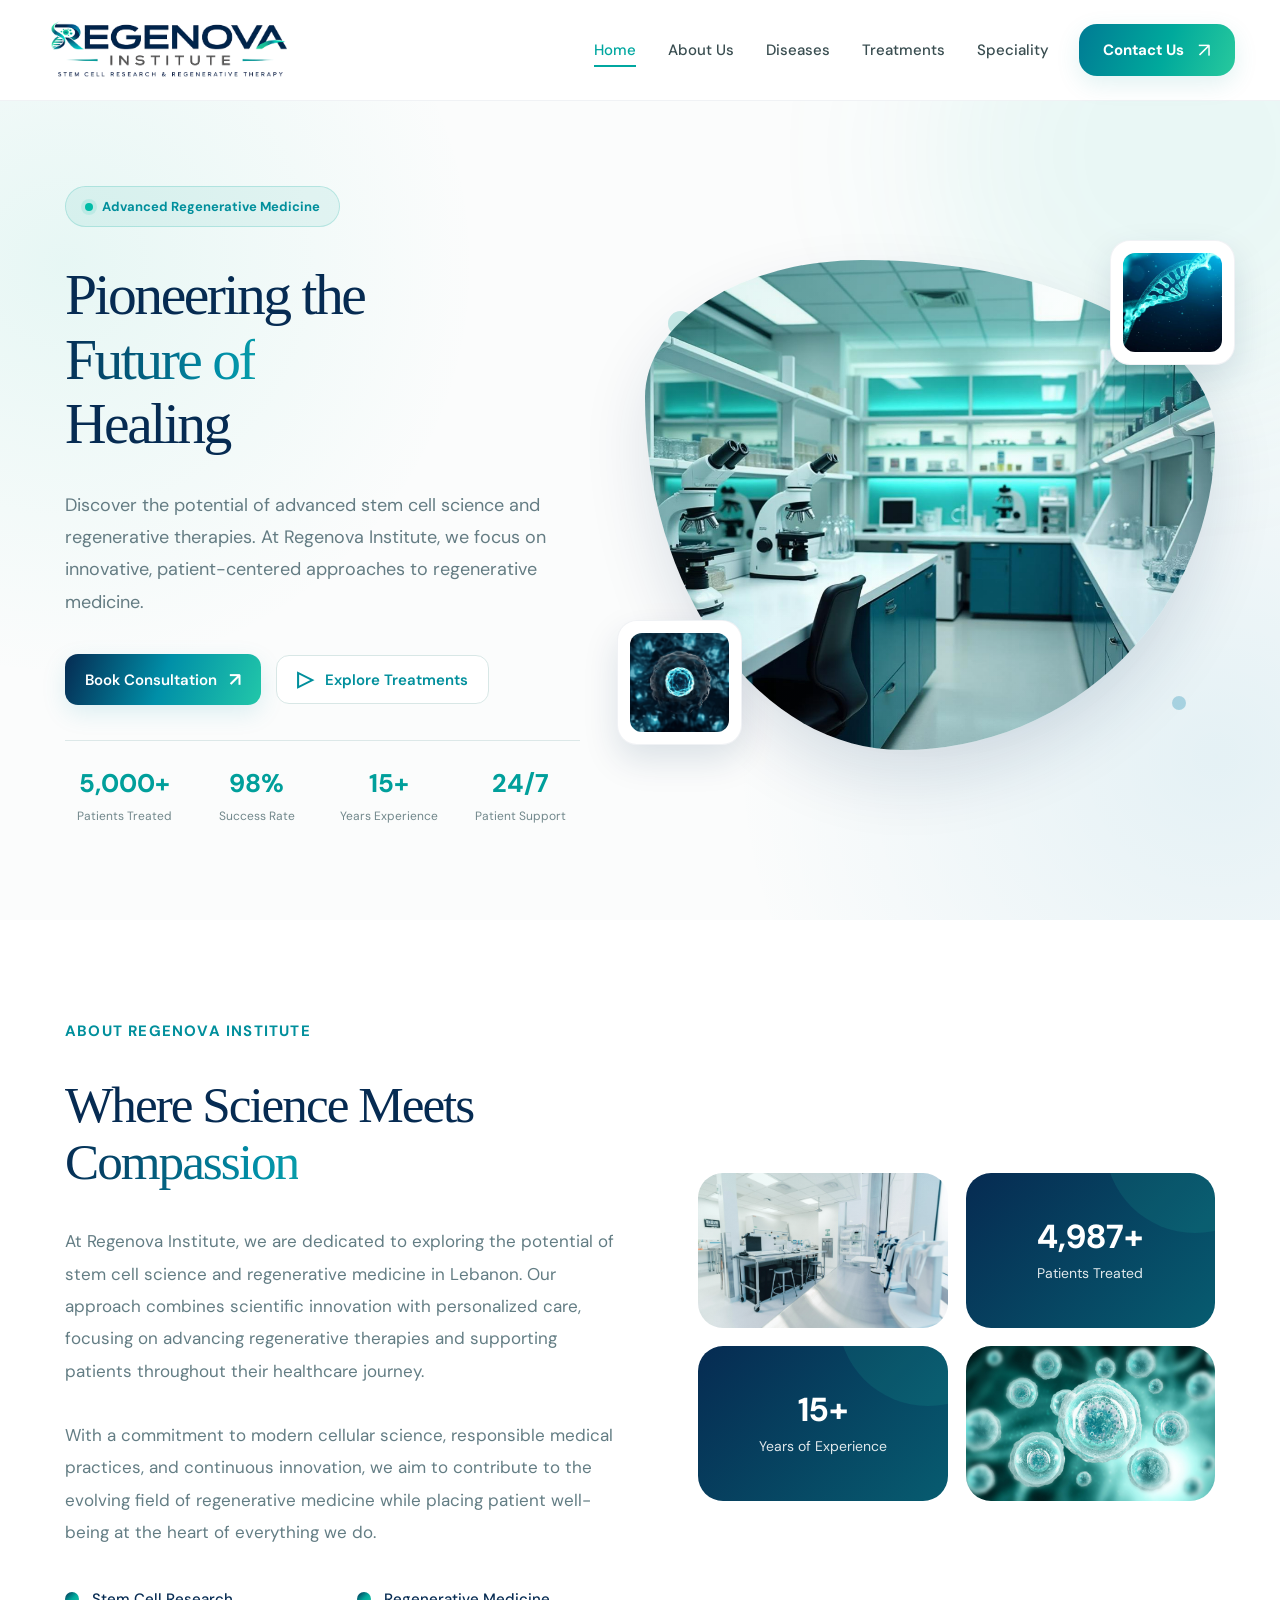
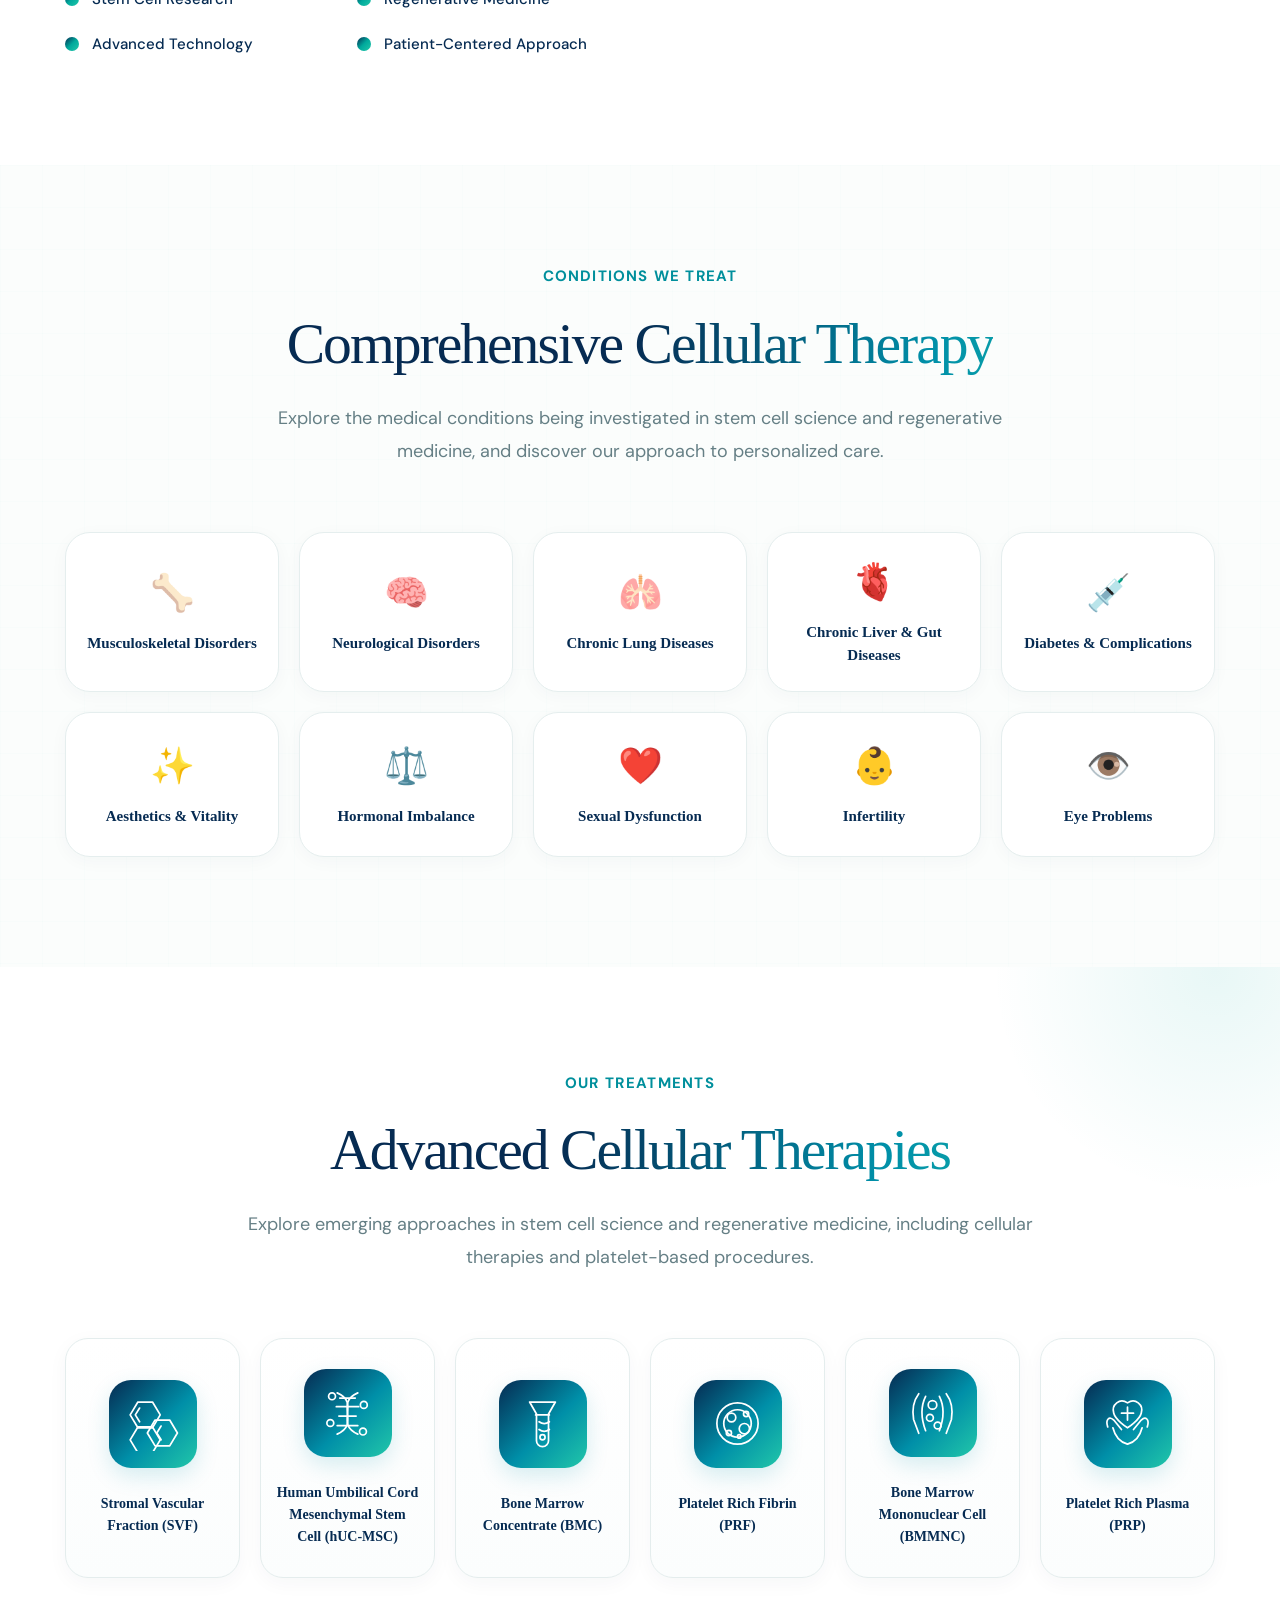
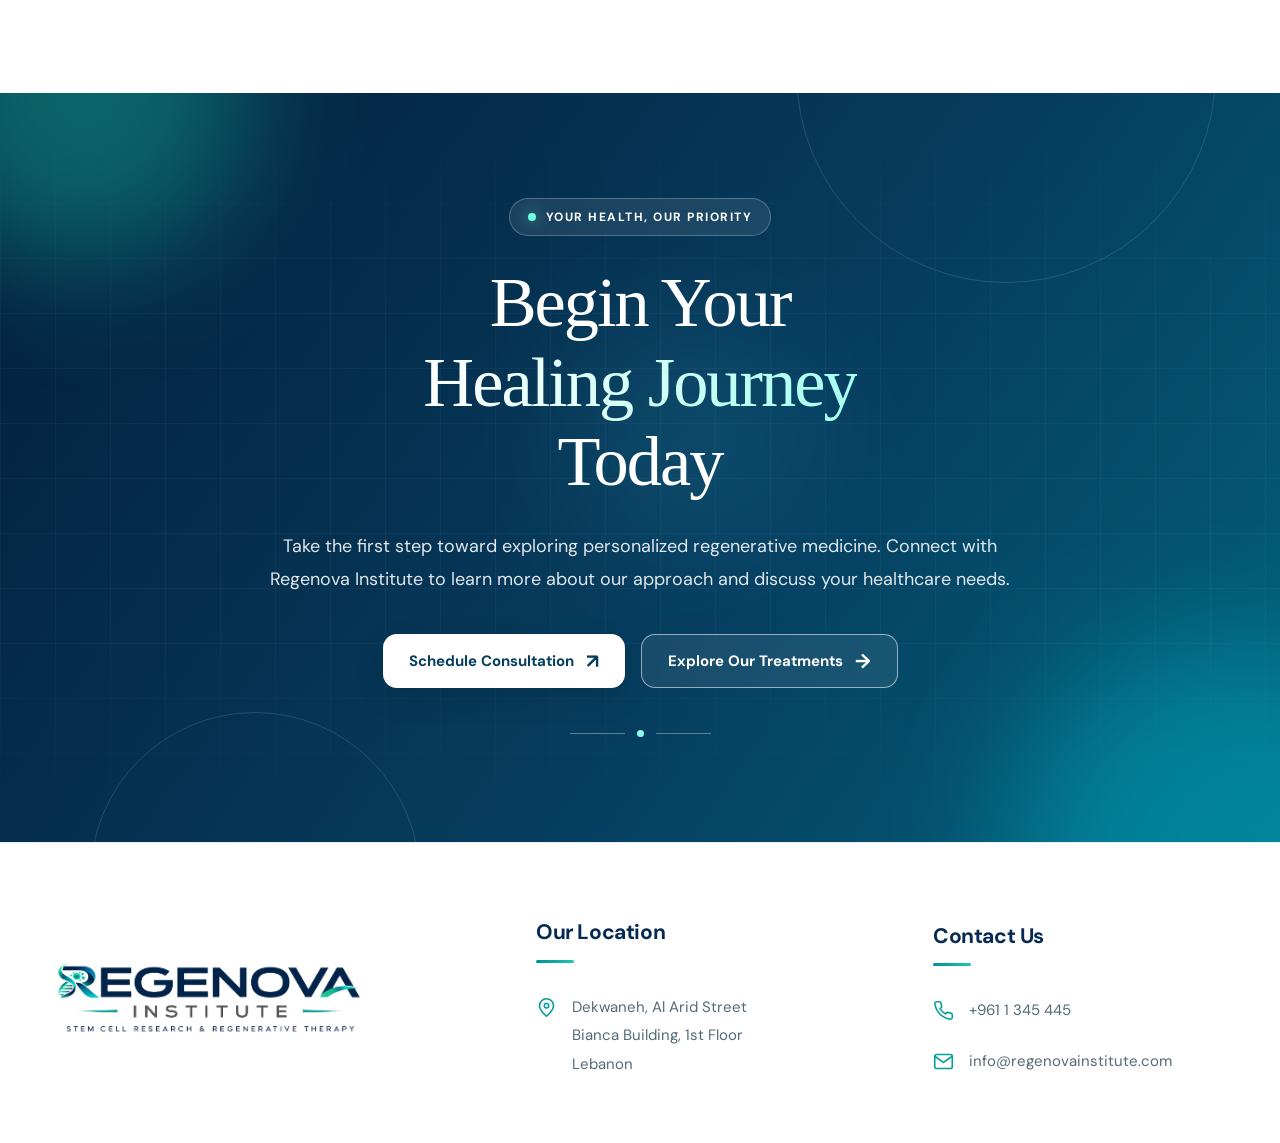
==== index.html @ ea939299 "Add files via upload" ====
<!DOCTYPE html>
<html lang="en">

<head>
    <meta charset="UTF-8">
    <meta name="viewport" content="width=device-width, initial-scale=1.0">

    <title>Regenova Institute | Stem Cell & Regenerative Therapy</title>
    <meta name="description"
        content="Discover Regenova Institute in Dekwaneh, Lebanon, dedicated to stem cell research and regenerative medicine.">

    <link rel="icon" type="image/png" href="assets/img/Regenova%20final.png">
    <link rel="apple-touch-icon" href="assets/img/Regenova%20final.png">

    <link rel="stylesheet" href="assets/css/style.css">
</head>

<body>

    <!-- HEADER -->
    <header class="site-header" id="siteHeader">
        <div class="header-container">

            <!-- LOGO -->
            <a href="index.html" class="header-logo" aria-label="Regenova Institute Home">
                <img src="assets/img/Regenova%20final.png" alt="Regenova Institute Logo">
            </a>

            <!-- DESKTOP NAVIGATION -->
            <nav class="desktop-nav" aria-label="Main navigation">
                <a href="index.html" class="nav-link active" aria-current="page">Home</a>
                <a href="about.html" class="nav-link">About Us</a>
                <a href="diseases.html" class="nav-link">Diseases</a>
                <a href="treatments.html" class="nav-link">Treatments</a>
                <a href="speciality.html" class="nav-link">Speciality</a>
            </nav>

            <!-- CONTACT BUTTON -->
            <a href="contact.html" class="header-contact">
                <span>Contact Us</span>
                <span class="contact-arrow" aria-hidden="true">↗</span>
            </a>

            <!-- HAMBURGER -->
            <button class="menu-toggle" id="menuToggle" type="button" aria-label="Open navigation menu"
                aria-expanded="false" aria-controls="mobileNav">
                <span></span>
                <span></span>
                <span></span>
            </button>

        </div>

        <!-- MOBILE MENU -->
        <nav class="mobile-nav" id="mobileNav" aria-label="Mobile navigation" inert>
            <div class="mobile-nav-inner">

                <a href="index.html" class="mobile-link active" aria-current="page">Home</a>
                <a href="about.html" class="mobile-link">About Us</a>
                <a href="diseases.html" class="mobile-link">Diseases</a>
                <a href="treatments.html" class="mobile-link">Treatments</a>
                <a href="speciality.html" class="mobile-link">Speciality</a>

                <a href="contact.html" class="mobile-contact">
                    Contact Us <span aria-hidden="true">↗</span>
                </a>

            </div>
        </nav>

    </header>

    <!-- HOMEPAGE CONTENT -->
    <main id="mainContent">


        <!-- ==========================================
     REGENOVA HOMEPAGE HERO
========================================== -->

        <section class="home-hero" aria-labelledby="homeHeroTitle">

            <div class="home-hero-container">

                <!-- INTRODUCTION -->
                <div class="home-hero-content">

                    <div class="home-hero-badge">
                        <span class="home-hero-badge-dot"></span>
                        Advanced Regenerative Medicine
                    </div>

                    <h1 id="homeHeroTitle">
                        Pioneering the
                        <span class="home-hero-gradient-text">
                            Future of
                        </span>
                        Healing
                    </h1>

                    <p class="home-hero-description">
                        Discover the potential of advanced stem cell science
                        and regenerative therapies. At Regenova Institute,
                        we focus on innovative, patient-centered approaches
                        to regenerative medicine.
                    </p>

                    <!-- BUTTONS -->
                    <div class="home-hero-actions">

                        <a href="contact.html" class="home-hero-primary-btn">
                            Book Consultation
                            <span aria-hidden="true">↗</span>
                        </a>

                        <a href="treatments.html" class="home-hero-secondary-btn">
                            <span class="home-hero-play" aria-hidden="true">▷</span>
                            Explore Treatments
                        </a>

                    </div>

                </div>

                <!-- RIGHT: ANIMATED IMAGE -->
                <div class="home-hero-visual">

                    <div class="home-hero-image-glow"></div>

                    <!-- MAIN LABORATORY PHOTO -->
                    <div class="home-hero-image-shape">
                        <img src="assets/img/home-hero.png"
                            alt="Modern regenerative medicine and biotechnology laboratory" fetchpriority="high">
                    </div>

                    <!-- FLOATING STEM CELL IMAGE -->
                    <div class="home-hero-floating-card home-hero-floating-cell">
                        <img src="assets/img/home-stem-cell.png" alt="Stem cell scientific illustration" loading="lazy">
                    </div>

                    <!-- FLOATING DNA IMAGE -->
                    <div class="home-hero-floating-card home-hero-floating-dna">
                        <img src="assets/img/home-dna.png" alt="DNA molecular structure" loading="lazy">
                    </div>

                    <!-- DECORATIVE ELEMENTS -->
                    <span class="home-hero-orbit home-hero-orbit-one" aria-hidden="true"></span>
                    <span class="home-hero-orbit home-hero-orbit-two" aria-hidden="true"></span>

                </div>

                <!-- ANIMATED NUMBERS -->
                <div class="home-hero-stats" aria-label="Institute statistics">

                    <div class="home-hero-stat">
                        <strong>
                            <span class="home-counter" data-target="5000">5000</span>+
                        </strong>
                        <span>Patients Treated</span>
                    </div>

                    <div class="home-hero-stat">
                        <strong>
                            <span class="home-counter" data-target="98">98</span>%
                        </strong>
                        <span>Success Rate</span>
                    </div>

                    <div class="home-hero-stat">
                        <strong>
                            <span class="home-counter" data-target="15">15</span>+
                        </strong>
                        <span>Years Experience</span>
                    </div>

                    <div class="home-hero-stat">
                        <strong>24/7</strong>
                        <span>Patient Support</span>
                    </div>

                </div>

            </div>

        </section>


        <!-- ==========================================
     ABOUT REGENOVA - HOMEPAGE
========================================== -->

        <section class="home-about" id="homeAbout" aria-labelledby="homeAboutTitle">

            <div class="home-about-container">

                <!-- LEFT: CONTENT -->
                <div class="home-about-content">

                    <span class="home-about-label">
                        ABOUT REGENOVA INSTITUTE
                    </span>

                    <h2 id="homeAboutTitle">
                        Where Science Meets
                        <span class="home-about-gradient">
                            Compassion
                        </span>
                    </h2>

                    <p>
                        At Regenova Institute, we are dedicated to exploring
                        the potential of stem cell science and regenerative
                        medicine in Lebanon. Our approach combines scientific
                        innovation with personalized care, focusing on
                        advancing regenerative therapies and supporting
                        patients throughout their healthcare journey.
                    </p>

                    <p>
                        With a commitment to modern cellular science,
                        responsible medical practices, and continuous
                        innovation, we aim to contribute to the evolving
                        field of regenerative medicine while placing
                        patient well-being at the heart of everything we do.
                    </p>

                    <!-- FEATURES -->
                    <div class="home-about-features">

                        <div class="home-about-feature">
                            <span class="home-about-feature-dot"></span>
                            Stem Cell Research
                        </div>

                        <div class="home-about-feature">
                            <span class="home-about-feature-dot"></span>
                            Regenerative Medicine
                        </div>

                        <div class="home-about-feature">
                            <span class="home-about-feature-dot"></span>
                            Advanced Technology
                        </div>

                        <div class="home-about-feature">
                            <span class="home-about-feature-dot"></span>
                            Patient-Centered Approach
                        </div>

                    </div>

                </div>

                <!-- RIGHT: IMAGE & STATISTICS GRID -->
                <div class="home-about-visual">

                    <!-- TOP LEFT: LABORATORY IMAGE -->
                    <div class="home-about-image home-about-image-lab">
                        <img src="assets/img/about-lab.png" alt="Advanced regenerative medicine laboratory"
                            loading="lazy">
                    </div>

                    <!-- TOP RIGHT: STATISTIC -->
                    <div class="home-about-stat home-about-stat-top">
                        <strong>
                            <span class="home-about-counter" data-target="5000">5,000</span>+
                        </strong>
                        <span>Patients Treated</span>
                    </div>

                    <!-- BOTTOM LEFT: STATISTIC -->
                    <div class="home-about-stat home-about-stat-bottom">
                        <strong>
                            <span class="home-about-counter" data-target="15">15</span>+
                        </strong>
                        <span>Years of Experience</span>
                    </div>

                    <!-- BOTTOM RIGHT: SCIENTIFIC IMAGE -->
                    <div class="home-about-image home-about-image-science">
                        <img src="assets/img/about-science.png" alt="Stem cell research and cellular science"
                            loading="lazy">
                    </div>

                </div>

            </div>

        </section>


        <!-- ==========================================
     CONDITIONS WE TREAT - HOMEPAGE
========================================== -->

        <section class="home-conditions" id="homeConditions" aria-labelledby="homeConditionsTitle">

            <div class="home-conditions-container">

                <!-- SECTION HEADING -->
                <div class="home-conditions-heading">

                    <span class="home-conditions-label">
                        CONDITIONS WE TREAT
                    </span>

                    <h2 id="homeConditionsTitle">
                        Comprehensive
                        <span class="home-conditions-gradient">
                            Cellular Therapy
                        </span>
                    </h2>

                    <p>
                        Explore the medical conditions being investigated
                        in stem cell science and regenerative medicine,
                        and discover our approach to personalized care.
                    </p>

                </div>

                <!-- CONDITIONS GRID -->
                <div class="home-conditions-grid">

                    <!-- 1 -->
                    <article class="home-condition-card">
                        <span class="home-condition-icon" aria-hidden="true">🦴</span>
                        <h3>Musculoskeletal Disorders</h3>
                    </article>

                    <!-- 2 -->
                    <article class="home-condition-card">
                        <span class="home-condition-icon" aria-hidden="true">🧠</span>
                        <h3>Neurological Disorders</h3>
                    </article>

                    <!-- 3 -->
                    <article class="home-condition-card">
                        <span class="home-condition-icon" aria-hidden="true">🫁</span>
                        <h3>Chronic Lung Diseases</h3>
                    </article>

                    <!-- 4 -->
                    <article class="home-condition-card">
                        <span class="home-condition-icon" aria-hidden="true">🫀</span>
                        <h3>Chronic Liver &amp; Gut Diseases</h3>
                    </article>

                    <!-- 5 -->
                    <article class="home-condition-card">
                        <span class="home-condition-icon" aria-hidden="true">💉</span>
                        <h3>Diabetes &amp; Complications</h3>
                    </article>

                    <!-- 6 -->
                    <article class="home-condition-card">
                        <span class="home-condition-icon" aria-hidden="true">✨</span>
                        <h3>Aesthetics &amp; Vitality</h3>
                    </article>

                    <!-- 7 -->
                    <article class="home-condition-card">
                        <span class="home-condition-icon" aria-hidden="true">⚖️</span>
                        <h3>Hormonal Imbalance</h3>
                    </article>

                    <!-- 8 -->
                    <article class="home-condition-card">
                        <span class="home-condition-icon" aria-hidden="true">❤️</span>
                        <h3>Sexual Dysfunction</h3>
                    </article>

                    <!-- 9 -->
                    <article class="home-condition-card">
                        <span class="home-condition-icon" aria-hidden="true">👶</span>
                        <h3>Infertility</h3>
                    </article>

                    <!-- 10 -->
                    <article class="home-condition-card">
                        <span class="home-condition-icon" aria-hidden="true">👁️</span>
                        <h3>Eye Problems</h3>
                    </article>

                </div>

            </div>

        </section>


        <!-- ==========================================
     HOME - ADVANCED CELLULAR THERAPIES
========================================== -->

        <section class="home-therapies" id="homeTherapies" aria-labelledby="homeTherapiesTitle">

            <div class="home-therapies-container">

                <!-- SECTION HEADING -->
                <div class="home-therapies-heading">

                    <span class="home-therapies-label">
                        OUR TREATMENTS
                    </span>

                    <h2 id="homeTherapiesTitle">
                        Advanced
                        <span class="home-therapies-gradient">
                            Cellular Therapies
                        </span>
                    </h2>

                    <p>
                        Explore emerging approaches in stem cell science
                        and regenerative medicine, including cellular
                        therapies and platelet-based procedures.
                    </p>

                </div>

                <!-- TREATMENTS GRID -->
                <div class="home-therapies-grid">

                    <!-- 1. SVF -->
                    <article class="home-therapy-card">

                        <div class="home-therapy-icon">
                            <svg viewBox="0 0 64 64" fill="none" stroke="currentColor" stroke-width="2"
                                stroke-linecap="round" stroke-linejoin="round" aria-hidden="true">
                                <path d="M15 7h17l9 15-9 15H15L6 22Z" />
                                <path d="M35 28h17l9 15-9 15H35l-9-15Z" />
                                <path d="M15 36h17l9 15-9 15H15L6 51Z" />
                                <path d="m17 14-5 8 5 8" />
                                <path d="m42 35-5 8 5 8" />
                            </svg>
                        </div>

                        <h3>Stromal Vascular Fraction (SVF)</h3>

                    </article>

                    <!-- 2. UMBILICAL CORD MSC -->
                    <article class="home-therapy-card">

                        <div class="home-therapy-icon">
                            <svg viewBox="0 0 64 64" fill="none" stroke="currentColor" stroke-width="2"
                                stroke-linecap="round" stroke-linejoin="round" aria-hidden="true">
                                <path d="M20 8c28 12-4 36 24 48" />
                                <path d="M44 8C16 20 48 44 20 56" />
                                <path d="M23 14h18M19 24h26M22 35h20M20 46h24" />
                                <circle cx="14" cy="12" r="4" />
                                <circle cx="51" cy="22" r="4" />
                                <circle cx="12" cy="43" r="4" />
                                <circle cx="50" cy="53" r="4" />
                            </svg>
                        </div>

                        <h3>
                            Human Umbilical Cord Mesenchymal
                            Stem Cell (hUC-MSC)
                        </h3>

                    </article>

                    <!-- 3. BMC -->
                    <article class="home-therapy-card">

                        <div class="home-therapy-icon">
                            <svg viewBox="0 0 64 64" fill="none" stroke="currentColor" stroke-width="2"
                                stroke-linecap="round" stroke-linejoin="round" aria-hidden="true">
                                <path d="M17 7h30l-8 14v31a7 7 0 0 1-14 0V21Z" />
                                <path d="M24 22h16" />
                                <path d="M28 30c4 3 8 3 12 0" />
                                <path d="M28 39c4 3 8 3 12 0" />
                                <circle cx="32" cy="48" r="3" />
                            </svg>
                        </div>

                        <h3>Bone Marrow Concentrate (BMC)</h3>

                    </article>

                    <!-- 4. PRF -->
                    <article class="home-therapy-card">

                        <div class="home-therapy-icon">
                            <svg viewBox="0 0 64 64" fill="none" stroke="currentColor" stroke-width="2"
                                stroke-linecap="round" stroke-linejoin="round" aria-hidden="true">
                                <circle cx="32" cy="32" r="24" />
                                <circle cx="32" cy="32" r="16" />
                                <circle cx="25" cy="25" r="5" />
                                <circle cx="40" cy="38" r="6" />
                                <circle cx="22" cy="43" r="3" />
                                <circle cx="42" cy="21" r="3" />
                                <circle cx="34" cy="47" r="2" />
                            </svg>
                        </div>

                        <h3>Platelet Rich Fibrin (PRF)</h3>

                    </article>

                    <!-- 5. BMMNC -->
                    <article class="home-therapy-card">

                        <div class="home-therapy-icon">
                            <svg viewBox="0 0 64 64" fill="none" stroke="currentColor" stroke-width="2"
                                stroke-linecap="round" stroke-linejoin="round" aria-hidden="true">
                                <path d="M16 9c-6 8-8 18-6 30l6 16" />
                                <path d="M48 9c6 8 8 18 6 30l-6 16" />
                                <path d="M24 12c-6 12-6 24 0 40" />
                                <path d="M40 12c6 12 6 24 0 40" />
                                <circle cx="32" cy="22" r="5" />
                                <circle cx="29" cy="37" r="4" />
                                <circle cx="38" cy="46" r="4" />
                            </svg>
                        </div>

                        <h3>
                            Bone Marrow Mononuclear
                            Cell (BMMNC)
                        </h3>

                    </article>

                    <!-- 6. PRP -->
                    <article class="home-therapy-card">

                        <div class="home-therapy-icon">
                            <svg viewBox="0 0 64 64" fill="none" stroke="currentColor" stroke-width="2"
                                stroke-linecap="round" stroke-linejoin="round" aria-hidden="true">
                                <path d="M9 36c-3-9 2-13 7-8l9 11" />
                                <path d="M55 36c3-9-2-13-7-8L39 39" />
                                <path d="M15 37c3 12 9 17 17 19" />
                                <path d="M49 37c-3 12-9 17-17 19" />
                                <path d="M32 8c-9-6-19 2-16 12 2 8 16 17 16 17s14-9 16-17C51 10 41 2 32 8Z" />
                                <path d="M32 13v15M25 20h14" />
                            </svg>
                        </div>

                        <h3>Platelet Rich Plasma (PRP)</h3>

                    </article>

                </div>

            </div>

        </section>


        <!-- ==========================================
     REGENOVA - HOMEPAGE CTA SECTION
========================================== -->

        <section class="home-cta" id="homeCTA" aria-labelledby="homeCTATitle">

            <!-- ANIMATED BACKGROUND ELEMENTS -->
            <div class="home-cta-background" aria-hidden="true">

                <span class="home-cta-glow home-cta-glow-one"></span>
                <span class="home-cta-glow home-cta-glow-two"></span>
                <span class="home-cta-glow home-cta-glow-three"></span>

                <span class="home-cta-circle home-cta-circle-one"></span>
                <span class="home-cta-circle home-cta-circle-two"></span>

            </div>

            <!-- CONTENT -->
            <div class="home-cta-container">

                <span class="home-cta-label">
                    <span class="home-cta-label-dot"></span>
                    YOUR HEALTH, OUR PRIORITY
                </span>

                <h2 id="homeCTATitle">
                    Begin Your
                    <span>Healing Journey</span>
                    Today
                </h2>

                <p>
                    Take the first step toward exploring personalized
                    regenerative medicine. Connect with Regenova Institute
                    to learn more about our approach and discuss your
                    healthcare needs.
                </p>

                <!-- ACTION BUTTONS -->
                <div class="home-cta-actions">

                    <a href="contact.html" class="home-cta-primary">
                        Schedule Consultation
                        <span aria-hidden="true">↗</span>
                    </a>

                    <a href="treatments.html" class="home-cta-secondary">
                        Explore Our Treatments
                        <span aria-hidden="true">→</span>
                    </a>

                </div>

                <!-- DECORATIVE LINE -->
                <div class="home-cta-decoration" aria-hidden="true">
                    <span></span>
                    <span class="home-cta-decoration-dot"></span>
                    <span></span>
                </div>

            </div>

        </section>








    </main>













    <!-- =========================
     REGENOVA FOOTER
========================= -->

    <footer class="site-footer">

        <div class="footer-container">

            <!-- LEFT: LOGO -->
            <div class="footer-column footer-brand">

                <a href="index.html" class="footer-logo">
                    <img src="assets/img/Regenova%20final.png" alt="Regenova Institute Logo">
                </a>

            </div>

            <!-- MIDDLE: ADDRESS -->
            <div class="footer-column footer-address">

                <h3 class="footer-heading">Our Location</h3>

                <div class="footer-info">

                    <svg viewBox="0 0 24 24" fill="none" stroke="currentColor" stroke-width="1.8" stroke-linecap="round"
                        stroke-linejoin="round" aria-hidden="true">
                        <path d="M20 10c0 5-8 12-8 12S4 15 4 10a8 8 0 1 1 16 0Z" />
                        <circle cx="12" cy="10" r="2.5" />
                    </svg>

                    <p>
                        Dekwaneh, Al Arid Street<br>
                        Bianca Building, 1st Floor<br>
                        Lebanon
                    </p>

                </div>

            </div>

            <!-- RIGHT: CONTACT -->
            <div class="footer-column footer-contact">

                <h3 class="footer-heading">Contact Us</h3>

                <!-- PHONE -->
                <a href="tel:+9611345445" class="footer-info">

                    <svg viewBox="0 0 24 24" fill="none" stroke="currentColor" stroke-width="1.8" stroke-linecap="round"
                        stroke-linejoin="round" aria-hidden="true">
                        <path d="M22 16.9v3a2 2 0 0 1-2.2 2
                   19.8 19.8 0 0 1-8.6-3.1
                   19.5 19.5 0 0 1-6-6
                   19.8 19.8 0 0 1-3.1-8.7
                   A2 2 0 0 1 4.1 2h3
                   a2 2 0 0 1 2 1.7
                   c.13.96.36 1.9.68 2.8
                   a2 2 0 0 1-.45 2.1L8.1 9.9
                   a16 16 0 0 0 6 6l1.3-1.2
                   a2 2 0 0 1 2.1-.45
                   c.9.32 1.84.55 2.8.68
                   A2 2 0 0 1 22 16.9Z" />
                    </svg>

                    <span>+961 1 345 445</span>

                </a>

                <!-- EMAIL -->
                <a href="mailto:info@regenovainstitute.com" class="footer-info">

                    <svg viewBox="0 0 24 24" fill="none" stroke="currentColor" stroke-width="1.8" stroke-linecap="round"
                        stroke-linejoin="round" aria-hidden="true">
                        <rect x="2" y="4" width="20" height="16" rx="2" />
                        <path d="m2 6 10 7 10-7" />
                    </svg>

                    <span>info@regenovainstitute.com</span>

                </a>

            </div>

        </div>

    </footer>




    <script src="assets/js/app.js" defer></script>

</body>

</html>
---- assets/css/style.css ----
@import url('https://fonts.googleapis.com/css2?family=DM+Sans:wght@400;500;600;700;800&display=swap');

/* ===========================
   GLOBAL STYLES
=========================== */

:root {
    --navy: #062b52;
    --navy-dark: #031e3d;
    --teal: #00a7a0;
    --turquoise: #19c9ad;
    --green: #25b987;
    --white: #ffffff;
    --text: #263b42;
    --muted: #667780;
    --border: #e7eeee;
    --header-height: 100px;
}

* {
    margin: 0;
    padding: 0;
    box-sizing: border-box;
}

html {
    scroll-behavior: smooth;
}

body {
    font-family: 'DM Sans', Arial, sans-serif;
    color: var(--text);
    background: var(--white);
}

a {
    text-decoration: none;
    color: inherit;
}

button {
    font: inherit;
}

button,
a {
    -webkit-tap-highlight-color: transparent;
}

a:focus-visible,
button:focus-visible {
    outline: 3px solid var(--teal);
    outline-offset: 4px;
}

/* ===========================
   HEADER
=========================== */

.site-header {
    width: 100%;
    background: var(--white);
    position: relative;
    z-index: 1000;
    border-bottom: 1px solid rgba(6, 43, 82, 0.06);
}

.header-container {
    max-width: 1600px;
    width: 100%;
    min-height: var(--header-height);
    padding: 0 45px;
    margin: auto;

    display: flex;
    align-items: center;
    justify-content: space-between;
    gap: 30px;
}

/* ===========================
   LOGO
=========================== */

.header-logo {
    display: flex;
    align-items: center;
    flex-shrink: 0;
}

.header-logo img {
    display: block;
    width: 250px;
    height: auto;
    max-height: 85px;
    object-fit: contain;
}

/* ===========================
   DESKTOP NAVIGATION
=========================== */

.desktop-nav {
    display: flex;
    align-items: center;
    justify-content: center;
    gap: clamp(16px, 2.5vw, 42px);
    margin-left: auto;
}

.nav-link {
    position: relative;
    color: #394d50;
    font-size: 15px;
    font-weight: 500;
    white-space: nowrap;
    padding: 12px 0;
    transition: color 0.25s ease;
}

.nav-link:hover,
.nav-link.active {
    color: var(--teal);
}

.nav-link::after {
    content: "";
    position: absolute;
    bottom: 5px;
    left: 0;
    width: 0;
    height: 2px;
    background: var(--teal);
    transition: width 0.3s ease;
}

.nav-link:hover::after,
.nav-link.active::after {
    width: 100%;
}

/* ===========================
   CONTACT BUTTON
=========================== */

.header-contact {
    display: inline-flex;
    align-items: center;
    justify-content: center;
    gap: 14px;

    background: linear-gradient(110deg,
            #007b94 0%,
            #00a99c 55%,
            #28c99d 100%);

    color: var(--white);
    padding: 16px 24px;
    border-radius: 18px;

    font-size: 15px;
    font-weight: 700;
    white-space: nowrap;
    flex-shrink: 0;

    box-shadow: 0 8px 24px rgba(0, 145, 145, 0.12);

    transition:
        transform 0.3s ease,
        box-shadow 0.3s ease,
        background 0.3s ease;
}

.header-contact:hover {
    transform: translateY(-2px);
    box-shadow: 0 12px 28px rgba(0, 145, 145, 0.22);
    background: linear-gradient(110deg,
            #062b52 0%,
            #008c9a 100%);
}

.contact-arrow {
    font-size: 20px;
    font-weight: 400;
    line-height: 1;
    transition: transform 0.3s ease;
}

.header-contact:hover .contact-arrow {
    transform: translate(3px, -3px);
}

/* ===========================
   HAMBURGER BUTTON
=========================== */

.menu-toggle {
    display: none;
    width: 44px;
    height: 44px;

    border: none;
    border-radius: 10px;
    background: #effaf8;
    cursor: pointer;

    align-items: center;
    justify-content: center;
    flex-direction: column;
    gap: 5px;

    flex-shrink: 0;
    z-index: 1002;
}

.menu-toggle span {
    display: block;
    width: 23px;
    height: 2px;
    background: var(--navy);
    border-radius: 3px;

    transition:
        transform 0.3s ease,
        opacity 0.3s ease;
}

.menu-toggle.is-active span:nth-child(1) {
    transform: translateY(7px) rotate(45deg);
}

.menu-toggle.is-active span:nth-child(2) {
    opacity: 0;
}

.menu-toggle.is-active span:nth-child(3) {
    transform: translateY(-7px) rotate(-45deg);
}

/* ===========================
   MOBILE NAVIGATION
=========================== */

.mobile-nav {
    display: none;
}

/* ===========================
   TABLET AND MOBILE
=========================== */

@media (max-width: 1100px) {

    :root {
        --header-height: 82px;
    }

    .header-container {
        padding: 0 25px;
        gap: 16px;
    }

    .header-logo img {
        width: 205px;
        max-height: 70px;
    }

    .desktop-nav {
        display: none;
    }

    .header-contact {
        margin-left: auto;
        padding: 13px 19px;
        border-radius: 13px;
    }

    .menu-toggle {
        display: flex;
    }

    .mobile-nav {
        display: block;
        position: absolute;
        top: 100%;
        left: 0;
        right: 0;

        background: var(--white);
        border-top: 1px solid var(--border);
        box-shadow: 0 18px 35px rgba(3, 30, 61, 0.09);

        visibility: hidden;
        opacity: 0;
        transform: translateY(-10px);
        pointer-events: none;

        max-height: calc(100dvh - var(--header-height));
        overflow-y: auto;

        transition:
            opacity 0.25s ease,
            transform 0.25s ease,
            visibility 0.25s ease;
    }

    .mobile-nav.is-open {
        visibility: visible;
        opacity: 1;
        transform: translateY(0);
        pointer-events: auto;
    }

    .mobile-nav-inner {
        padding: 16px 25px 28px;
        display: flex;
        flex-direction: column;
    }

    .mobile-link {
        display: block;
        padding: 16px 5px;

        font-size: 16px;
        font-weight: 600;
        color: var(--navy);

        border-bottom: 1px solid var(--border);
        transition:
            color 0.25s ease,
            padding-left 0.25s ease;
    }

    .mobile-link:hover,
    .mobile-link.active {
        color: var(--teal);
        padding-left: 12px;
    }

    .mobile-contact {
        display: flex;
        justify-content: space-between;
        align-items: center;

        margin-top: 22px;
        padding: 17px 20px;

        color: var(--white);
        background: linear-gradient(110deg,
                #007b94,
                #00a99c,
                #28c99d);

        border-radius: 13px;
        font-size: 16px;
        font-weight: 700;
    }

    .mobile-contact span {
        font-size: 22px;
    }
}

/* ===========================
   SMALL MOBILE
=========================== */

@media (max-width: 600px) {

    :root {
        --header-height: 72px;
    }

    .header-container {
        padding: 0 16px;
        gap: 12px;
    }

    .header-logo img {
        width: clamp(140px, 43vw, 185px);
        max-height: 60px;
    }

    .header-contact {
        display: none;
    }

    .menu-toggle {
        margin-left: auto;
        width: 42px;
        height: 42px;
    }

    .mobile-nav-inner {
        padding: 12px 20px 26px;
    }

    .mobile-link {
        font-size: 15px;
        padding: 15px 4px;
    }

    .mobile-contact {
        margin-top: 20px;
    }
}

@media (prefers-reduced-motion: reduce) {

    *,
    *::before,
    *::after {
        scroll-behavior: auto !important;
        transition-duration: 0.01ms !important;
        animation-duration: 0.01ms !important;
    }
}



/* ==========================================
   REGENOVA FOOTER
========================================== */

.site-footer {
    width: 100%;
    background: #ffffff;
    padding: 75px 0 65px;
    border-top: 1px solid #e5eeee;
}

.footer-container {
    width: 100%;
    max-width: 1450px;
    margin: 0 auto;
    padding: 0 50px;

    display: grid;
    grid-template-columns: 1.3fr 1fr 1fr;
    column-gap: 100px;
    align-items: center;
}

/* ==========================================
   FOOTER COLUMNS
========================================== */

.footer-column {
    display: flex;
    flex-direction: column;
    align-items: flex-start;
    min-width: 0;
}

/* ==========================================
   FOOTER LOGO
========================================== */

.footer-brand {
    display: flex;
    justify-content: center;
}

.footer-logo {
    display: inline-flex;
    align-items: center;
    justify-content: center;
}

.footer-logo img {
    display: block;
    width: 320px;
    max-width: 100%;
    height: auto;
    object-fit: contain;
}

/* ==========================================
   FOOTER HEADINGS
========================================== */

.footer-heading {
    color: #062b52;
    font-size: 21px;
    font-weight: 700;
    line-height: 1.4;
    margin: 0 0 30px;
    letter-spacing: -0.4px;
}

.footer-heading::after {
    content: "";
    display: block;
    width: 38px;
    height: 3px;
    margin-top: 12px;
    border-radius: 10px;

    background: linear-gradient(90deg,
            #008f9c,
            #22c7a9);
}

/* ==========================================
   ADDRESS AND CONTACT
========================================== */

.footer-info {
    display: flex;
    align-items: flex-start;
    gap: 15px;

    color: #536b77;
    font-size: 15px;
    font-weight: 400;
    line-height: 1.9;

    margin-bottom: 22px;
}

.footer-info:last-child {
    margin-bottom: 0;
}

.footer-info svg {
    display: block;
    width: 21px;
    height: 21px;
    min-width: 21px;
    margin-top: 4px;
    color: #009f9b;
}

.footer-info p {
    margin: 0;
}

.footer-info span {
    overflow-wrap: anywhere;
}

a.footer-info {
    text-decoration: none;
    transition: color 0.3s ease;
}

a.footer-info:hover {
    color: #009f9b;
}

/* ==========================================
   TABLET RESPONSIVE
========================================== */

@media (max-width: 1100px) {

    .site-footer {
        padding: 60px 0;
    }

    .footer-container {
        grid-template-columns: 1fr;
        gap: 38px;
        padding: 0 35px;
        justify-items: center;
        text-align: center;
    }

    .footer-column {
        width: 100%;
        align-items: center;
        justify-content: center;
        text-align: center;
    }

    .footer-logo img {
        width: 280px;
    }

    .footer-heading {
        font-size: 20px;
        margin-bottom: 22px;
        text-align: center;
    }

    .footer-heading::after {
        margin: 12px auto 0;
    }

    .footer-info {
        justify-content: center;
        align-items: center;
        text-align: center;
        font-size: 14px;
        margin-bottom: 16px;
    }

    .footer-info svg {
        margin-top: 0;
    }

    .footer-info p,
    .footer-info span {
        text-align: center;
    }

}

/* ==========================================
   MOBILE RESPONSIVE
========================================== */

@media (max-width: 768px) {

    .site-footer {
        padding: 50px 0;
    }

    .footer-container {
        grid-template-columns: 1fr;
        gap: 35px;
        padding: 0 25px;
        text-align: center;
    }

    .footer-column {
        width: 100%;
        align-items: center;
        text-align: center;
    }

    .footer-brand {
        margin-bottom: 5px;
    }

    .footer-logo {
        justify-content: center;
    }

    .footer-logo img {
        width: 260px;
    }

    .footer-heading {
        font-size: 19px;
        margin-bottom: 20px;
    }

    .footer-heading::after {
        width: 40px;
        margin: 10px auto 0;
    }

    .footer-info {
        display: flex;
        flex-direction: column;
        align-items: center;
        justify-content: center;
        gap: 9px;

        width: 100%;
        margin-bottom: 18px;

        font-size: 14px;
        line-height: 1.8;
        text-align: center;
    }

    .footer-info svg {
        width: 22px;
        height: 22px;
        min-width: 22px;
        margin: 0;
    }

    .footer-info p,
    .footer-info span {
        text-align: center;
    }

}

/* ==========================================
   SMALL MOBILE RESPONSIVE
========================================== */

@media (max-width: 400px) {

    .site-footer {
        padding: 40px 0;
    }

    .footer-container {
        padding: 0 20px;
        gap: 30px;
    }

    .footer-logo img {
        width: 230px;
    }

    .footer-heading {
        font-size: 18px;
    }

    .footer-info {
        font-size: 13.5px;
        gap: 8px;
    }

}



/* ==========================================
   CONTACT HERO - FAST ANIMATED BACKGROUND
========================================== */

.contact-hero {
    position: relative;
    width: 100%;
    min-height: 350px;

    display: flex;
    align-items: center;
    justify-content: center;

    overflow: hidden;
    isolation: isolate;

    background: #062b52;
}

/* ANIMATED BACKGROUND IMAGE */

.contact-hero::before {
    content: "";
    position: absolute;
    inset: -12%;
    z-index: -2;

    background-image: url("../img/contact-hero.png");
    background-size: cover;
    background-position: center;
    background-repeat: no-repeat;

    animation: contactHeroMotion 7s ease-in-out infinite alternate;
    will-change: transform;
}

/* REGENOVA GRADIENT OVERLAY */

.contact-hero-overlay {
    position: absolute;
    inset: 0;
    z-index: -1;

    background: linear-gradient(110deg,
            rgba(3, 35, 70, 0.85) 0%,
            rgba(0, 125, 155, 0.78) 48%,
            rgba(0, 190, 165, 0.73) 100%);
}

/* HERO CONTENT */

.contact-hero-content {
    position: relative;
    z-index: 1;

    width: 100%;
    max-width: 1000px;
    padding: 65px 25px;

    text-align: center;
}

/* HEADING */

.contact-hero-content h1 {
    font-family: Georgia, "Times New Roman", serif;
    font-size: clamp(42px, 5vw, 66px);
    font-weight: 500;
    line-height: 1.2;

    color: #ffffff;
    margin: 0 0 22px;
    letter-spacing: -1.5px;
}

/* DESCRIPTION */

.contact-hero-content p {
    max-width: 820px;
    margin: 0 auto;

    color: #ffffff;
    font-size: 20px;
    font-weight: 400;
    line-height: 1.75;
}

/* ==========================================
   FASTER CINEMATIC ANIMATION
========================================== */

@keyframes contactHeroMotion {

    0% {
        transform: scale(1) translateX(-3%);
    }

    25% {
        transform: scale(1.07) translateX(2%);
    }

    50% {
        transform: scale(1.12) translateX(4%);
    }

    75% {
        transform: scale(1.08) translateX(-2%);
    }

    100% {
        transform: scale(1.16) translateX(-4%);
    }

}

/* ==========================================
   TABLET RESPONSIVE
========================================== */

@media (max-width: 992px) {

    .contact-hero {
        min-height: 320px;
    }

    .contact-hero-content {
        padding: 60px 30px;
    }

    .contact-hero-content h1 {
        font-size: 52px;
    }

    .contact-hero-content p {
        font-size: 18px;
        line-height: 1.7;
    }
}

/* ==========================================
   MOBILE RESPONSIVE
========================================== */

@media (max-width: 600px) {

    .contact-hero {
        min-height: 300px;
    }

    .contact-hero-content {
        padding: 55px 22px;
    }

    .contact-hero-content h1 {
        font-size: 42px;
        margin-bottom: 18px;
        letter-spacing: -0.8px;
    }

    .contact-hero-content p {
        font-size: 15px;
        line-height: 1.8;
    }

    .contact-hero::before {
        animation-duration: 8s;
    }
}

/* ==========================================
   SMALL MOBILE
========================================== */

@media (max-width: 380px) {

    .contact-hero-content h1 {
        font-size: 37px;
    }

    .contact-hero-content p {
        font-size: 14px;
    }
}

/* ==========================================
   REDUCED MOTION ACCESSIBILITY
========================================== */

@media (prefers-reduced-motion: reduce) {

    .contact-hero::before {
        animation: none;
        transform: none;
        will-change: auto;
    }
}


/* ==========================================
   CONTACT FORM & INFORMATION
========================================== */

.contact-section {
    width: 100%;
    background: #ffffff;
    padding: 85px 0 100px;
}

.contact-section-container {
    width: 100%;
    max-width: 1450px;
    margin: 0 auto;
    padding: 0 45px;

    display: grid;
    grid-template-columns: 1fr 1fr;
    gap: 60px;
    align-items: start;
}

/* ==========================================
   CONTACT FORM CARD
========================================== */

.contact-form-card {
    background: #ffffff;
    border: 1px solid #e5eeee;
    border-radius: 20px;
    padding: 40px;

    box-shadow: 0 8px 35px rgba(6, 43, 82, 0.06);
}

.contact-form-card h2,
.contact-details h2 {
    font-family: Georgia, "Times New Roman", serif;
    color: #062b52;
    font-size: 28px;
    font-weight: 600;
    line-height: 1.4;
    margin: 0 0 30px;
}

/* ==========================================
   FORM FIELDS
========================================== */

.contact-form-group {
    margin-bottom: 23px;
}

.contact-form-group label {
    display: block;
    color: #263b42;
    font-size: 15px;
    font-weight: 600;
    margin-bottom: 10px;
}

.contact-form-group input,
.contact-form-group textarea {
    display: block;
    width: 100%;
    padding: 17px 19px;

    font-family: inherit;
    font-size: 15px;
    color: #062b52;

    background: #fbfcfc;
    border: 1px solid #dce7e6;
    border-radius: 13px;
    outline: none;

    transition:
        border-color 0.3s ease,
        box-shadow 0.3s ease;
}

.contact-form-group input::placeholder,
.contact-form-group textarea::placeholder {
    color: #9aa8b2;
}

.contact-form-group input:focus,
.contact-form-group textarea:focus {
    border-color: #00a99c;
    box-shadow: 0 0 0 4px rgba(0, 169, 156, 0.09);
}

.contact-form-group textarea {
    min-height: 155px;
    resize: vertical;
}

/* ==========================================
   LEBANESE PHONE FIELD
========================================== */

.contact-phone-field {
    display: flex;
    align-items: center;

    background: #fbfcfc;
    border: 1px solid #dce7e6;
    border-radius: 13px;
    overflow: hidden;

    transition:
        border-color 0.3s ease,
        box-shadow 0.3s ease;
}

.contact-phone-field:focus-within {
    border-color: #00a99c;
    box-shadow: 0 0 0 4px rgba(0, 169, 156, 0.09);
}

.contact-phone-prefix {
    display: flex;
    align-items: center;
    padding: 0 17px;

    color: #062b52;
    font-size: 15px;
    font-weight: 700;
    white-space: nowrap;

    border-right: 1px solid #dce7e6;
}

.contact-phone-field input {
    flex: 1;
    min-width: 0;
    border: none;
    border-radius: 0;
    background: transparent;
}

.contact-phone-field input:focus {
    border: none;
    box-shadow: none;
}

/* ==========================================
   SUBMIT BUTTON
========================================== */

.contact-submit-btn {
    display: flex;
    align-items: center;
    justify-content: center;
    gap: 12px;

    width: 100%;
    min-height: 55px;
    padding: 15px 24px;

    background: linear-gradient(110deg,
            #062b52 0%,
            #008f9c 55%,
            #22c7a9 100%);

    color: #ffffff;
    border: none;
    border-radius: 13px;

    font-family: inherit;
    font-size: 16px;
    font-weight: 700;
    cursor: pointer;

    transition:
        transform 0.3s ease,
        box-shadow 0.3s ease;
}

.contact-submit-btn:hover {
    transform: translateY(-2px);
    box-shadow: 0 10px 25px rgba(0, 143, 156, 0.2);
}

.contact-submit-btn span:last-child {
    font-size: 21px;
    line-height: 1;
}

/* ==========================================
   CONTACT INFORMATION
========================================== */

.contact-details {
    padding: 10px 0;
}

.contact-details h2 {
    margin-bottom: 35px;
}

.contact-detail-item {
    display: flex;
    align-items: flex-start;
    gap: 18px;
    margin-bottom: 35px;
}

/* ICONS WITHOUT BACKGROUND */

.contact-detail-icon {
    display: flex;
    align-items: center;
    justify-content: center;

    width: 28px;
    height: 28px;
    min-width: 28px;

    background: transparent;
    border: none;
    border-radius: 0;
    padding: 0;

    color: #009f9b;
}

.contact-detail-icon svg {
    width: 25px;
    height: 25px;
    display: block;
}

.contact-detail-text {
    min-width: 0;
}

.contact-detail-text h3 {
    color: #062b52;
    font-size: 17px;
    font-weight: 700;
    margin: 0 0 9px;
}

.contact-detail-text p,
.contact-detail-text a {
    color: #617783;
    font-size: 16px;
    line-height: 1.8;
    overflow-wrap: anywhere;
}

.contact-detail-text p {
    margin: 0;
}

.contact-detail-text a {
    text-decoration: none;
    transition: color 0.3s ease;
}

.contact-detail-text a:hover {
    color: #009f9b;
}

/* ==========================================
   SUCCESS POPUP
========================================== */

.appointment-modal {
    position: fixed;
    inset: 0;
    z-index: 9999;

    display: none;
    align-items: center;
    justify-content: center;

    padding: 20px;
    background: rgba(3, 30, 61, 0.65);
    backdrop-filter: blur(5px);
}

.appointment-modal.is-visible {
    display: flex;
}

.appointment-modal-card {
    width: 100%;
    max-width: 440px;
    padding: 45px 35px;

    background: #ffffff;
    border-radius: 22px;
    text-align: center;

    box-shadow: 0 20px 60px rgba(0, 0, 0, 0.15);
    animation: appointmentPopup 0.3s ease;
}

@keyframes appointmentPopup {
    from {
        opacity: 0;
        transform: translateY(20px) scale(0.97);
    }

    to {
        opacity: 1;
        transform: translateY(0) scale(1);
    }
}

.appointment-success-icon {
    width: 75px;
    height: 75px;
    margin: 0 auto 25px;

    display: flex;
    align-items: center;
    justify-content: center;

    background: #e4f7f3;
    color: #00a99c;
    border-radius: 50%;

    font-size: 38px;
    font-weight: 700;
}

.appointment-modal-card h2 {
    color: #062b52;
    font-size: 28px;
    font-weight: 700;
    margin: 0 0 15px;
}

.appointment-modal-card p {
    color: #647781;
    font-size: 15px;
    line-height: 1.8;
    margin: 0 0 28px;
}

.appointment-modal-close {
    padding: 14px 40px;

    border: none;
    border-radius: 12px;

    background: linear-gradient(110deg,
            #007b94,
            #22c7a9);

    color: #ffffff;
    font-family: inherit;
    font-size: 15px;
    font-weight: 700;
    cursor: pointer;
}

.appointment-modal-close:hover {
    background: #062b52;
}

/* ==========================================
   TABLET RESPONSIVE
   CONTACT INFO FIRST, FORM SECOND
========================================== */

@media (max-width: 992px) {

    .contact-section {
        padding: 65px 0;
    }

    .contact-section-container {
        display: flex;
        flex-direction: column;
        gap: 45px;

        max-width: 750px;
        padding: 0 30px;
    }

    /* CONTACT INFORMATION FIRST */
    .contact-details {
        order: 1;
        width: 100%;
        padding: 0;
    }

    /* CONTACT FORM SECOND */
    .contact-form-card {
        order: 2;
        width: 100%;
    }

    .contact-details h2 {
        margin-bottom: 30px;
    }

    .contact-detail-item {
        margin-bottom: 25px;
    }

    .contact-detail-item:last-child {
        margin-bottom: 0;
    }
}

/* ==========================================
   MOBILE RESPONSIVE
========================================== */

@media (max-width: 600px) {

    .contact-section {
        padding: 45px 0 65px;
    }

    .contact-section-container {
        display: flex;
        flex-direction: column;
        gap: 35px;
        padding: 0 18px;
    }

    /* CONTACT INFORMATION FIRST */
    .contact-details {
        order: 1;
        width: 100%;
        padding: 0;
    }

    /* CONTACT FORM SECOND */
    .contact-form-card {
        order: 2;
        width: 100%;
        padding: 28px 20px;
        border-radius: 16px;
    }

    .contact-form-card h2,
    .contact-details h2 {
        font-size: 25px;
        margin-bottom: 25px;
    }

    .contact-form-group {
        margin-bottom: 20px;
    }

    .contact-form-group input,
    .contact-form-group textarea {
        padding: 15px;
        font-size: 14px;
    }

    .contact-phone-prefix {
        padding: 0 14px;
        font-size: 14px;
    }

    .contact-detail-item {
        gap: 15px;
        margin-bottom: 25px;
    }

    .contact-detail-item:last-child {
        margin-bottom: 0;
    }

    .contact-detail-icon {
        width: 25px;
        height: 25px;
        min-width: 25px;
    }

    .contact-detail-icon svg {
        width: 23px;
        height: 23px;
    }

    .contact-detail-text h3 {
        font-size: 16px;
    }

    .contact-detail-text p,
    .contact-detail-text a {
        font-size: 14px;
    }

    .appointment-modal-card {
        padding: 35px 24px;
    }
}

/* ==========================================
   SMALL MOBILE
========================================== */

@media (max-width: 400px) {

    .contact-section-container {
        padding: 0 15px;
        gap: 30px;
    }

    .contact-form-card {
        padding: 25px 17px;
    }

    .contact-form-card h2,
    .contact-details h2 {
        font-size: 23px;
    }

    .contact-detail-text p,
    .contact-detail-text a {
        font-size: 13.5px;
    }

    .contact-submit-btn {
        font-size: 14px;
    }
}

/* ==========================================
   REDUCED MOTION
========================================== */

@media (prefers-reduced-motion: reduce) {
    .appointment-modal-card {
        animation: none;
    }
}


/* ==========================================
   REGENOVA HOMEPAGE HERO
========================================== */

.home-hero {
    position: relative;
    width: 100%;
    min-height: 730px;
    padding: 85px 0 95px;
    overflow: hidden;
    isolation: isolate;

    background:
        radial-gradient(circle at 5% 20%,
            rgba(27, 193, 166, 0.09), transparent 30%),
        radial-gradient(circle at 95% 80%,
            rgba(0, 130, 174, 0.09), transparent 35%),
        #fbfcfc;
}

.home-hero::before {
    content: "";
    position: absolute;
    width: 500px;
    height: 500px;
    top: -200px;
    right: -150px;
    border-radius: 50%;
    background: rgba(27, 193, 166, 0.08);
    filter: blur(80px);
    z-index: -1;
    animation: homeHeroGlow 7s ease-in-out infinite alternate;
}

@keyframes homeHeroGlow {
    from {
        transform: translate(-40px, 20px) scale(1);
    }

    to {
        transform: translate(60px, 90px) scale(1.3);
    }
}

/* ==========================================
   MAIN GRID
========================================== */

.home-hero-container {
    width: 100%;
    max-width: 1500px;
    margin: 0 auto;
    padding: 0 65px;

    display: grid;
    grid-template-columns: minmax(0, 0.95fr) minmax(0, 1.05fr);
    grid-template-areas:
        "content visual"
        "stats visual";

    column-gap: 65px;
    row-gap: 0;
    align-items: center;
}

/* ==========================================
   LEFT CONTENT
========================================== */

.home-hero-content {
    grid-area: content;
    position: relative;
    z-index: 2;
    min-width: 0;
    align-self: end;

    animation: homeHeroFadeUp 0.9s ease both;
}

/* BADGE */

.home-hero-badge {
    display: inline-flex;
    align-items: center;
    gap: 9px;

    padding: 11px 19px;
    margin-bottom: 36px;

    border: 1px solid rgba(0, 169, 156, 0.2);
    border-radius: 50px;
    background: rgba(0, 169, 156, 0.08);

    color: #008f9c;
    font-size: 13px;
    font-weight: 700;
}

.home-hero-badge-dot {
    width: 8px;
    height: 8px;
    flex-shrink: 0;
    border-radius: 50%;
    background: #00bca7;

    box-shadow: 0 0 0 4px rgba(0, 188, 167, 0.12);
    animation: homeHeroPulse 2s ease-in-out infinite;
}

@keyframes homeHeroPulse {
    50% {
        box-shadow: 0 0 0 9px rgba(0, 188, 167, 0);
    }
}

/* HEADING */

.home-hero-content h1 {
    max-width: 620px;
    margin: 0 0 32px;

    font-family: Georgia, "Times New Roman", serif;
    font-size: clamp(49px, 4.5vw, 76px);
    font-weight: 500;
    line-height: 1.12;
    letter-spacing: -2.5px;

    color: #062b52;
}

.home-hero-gradient-text {
    display: block;
    width: fit-content;

    background: linear-gradient(100deg,
            #062b52,
            #008fa8,
            #23c8a9,
            #008fa8);

    background-size: 250% 100%;
    background-clip: text;
    -webkit-background-clip: text;

    color: transparent;
    -webkit-text-fill-color: transparent;

    animation: homeHeroGradient 5s linear infinite;
}

@keyframes homeHeroGradient {
    from {
        background-position: 0% 50%;
    }

    to {
        background-position: 250% 50%;
    }
}

/* DESCRIPTION */

.home-hero-description {
    max-width: 570px;
    margin: 0 0 36px;

    color: #647c83;
    font-size: 18px;
    line-height: 1.8;
}

/* ==========================================
   HERO BUTTONS
========================================== */

.home-hero-actions {
    display: flex;
    align-items: center;
    flex-wrap: wrap;
    gap: 15px;
    margin-bottom: 35px;
}

.home-hero-primary-btn,
.home-hero-secondary-btn {
    display: inline-flex;
    align-items: center;
    justify-content: center;
    gap: 12px;

    min-height: 48px;
    padding: 13px 20px;

    border-radius: 13px;
    font-size: 15px;
    font-weight: 600;
    text-decoration: none;

    transition:
        transform 0.3s ease,
        box-shadow 0.3s ease,
        background 0.3s ease;
}

.home-hero-primary-btn {
    color: #ffffff;
    background: linear-gradient(110deg,
            #062b52 0%,
            #008fa8 50%,
            #22c7a9 100%);

    box-shadow: 0 8px 24px rgba(0, 143, 168, 0.13);
}

.home-hero-primary-btn:hover {
    transform: translateY(-4px);
    box-shadow: 0 12px 30px rgba(0, 143, 168, 0.24);
}

.home-hero-primary-btn span {
    font-size: 19px;
    transition: transform 0.3s ease;
}

.home-hero-primary-btn:hover span {
    transform: translate(3px, -3px);
}

.home-hero-secondary-btn {
    color: #008f9c;
    background: #ffffff;
    border: 1px solid #d8e7e6;
}

.home-hero-secondary-btn:hover {
    transform: translateY(-4px);
    background: #f0fbf9;
    border-color: #00a99c;
}

.home-hero-play {
    font-size: 21px;
    line-height: 1;
}

/* ==========================================
   ANIMATED NUMBER STATISTICS
========================================== */

.home-hero-stats {
    grid-area: stats;

    display: grid;
    grid-template-columns: repeat(4, minmax(0, 1fr));
    gap: 12px;

    width: 100%;
    padding-top: 28px;
    border-top: 1px solid #dce8e8;

    align-self: start;
}

.home-hero-stat {
    display: flex;
    flex-direction: column;
    align-items: center;
    text-align: center;
    gap: 7px;
    min-width: 0;
}

.home-hero-stat strong {
    color: #009f9b;
    font-size: clamp(20px, 2vw, 30px);
    font-weight: 750;
    line-height: 1.2;
    font-variant-numeric: tabular-nums;
}

.home-hero-stat>span {
    color: #71878b;
    font-size: 12px;
    line-height: 1.5;
}

.home-counter {
    display: inline;
}

/* ==========================================
   RIGHT VISUAL
========================================== */

.home-hero-visual {
    grid-area: visual;
    position: relative;

    width: 100%;
    min-height: 540px;

    display: flex;
    align-items: center;
    justify-content: center;

    animation: homeHeroVisualEntrance 1.2s ease both;
}

/* GLOW */

.home-hero-image-glow {
    position: absolute;
    width: 85%;
    height: 85%;
    z-index: -1;

    background: radial-gradient(ellipse,
            rgba(0, 169, 156, 0.19),
            rgba(0, 130, 174, 0.08) 45%,
            transparent 75%);

    filter: blur(32px);
    animation: homeHeroGlowPulse 5s ease-in-out infinite alternate;
}

@keyframes homeHeroGlowPulse {
    to {
        transform: scale(1.17);
        opacity: 0.7;
    }
}

/* ORGANIC LABORATORY IMAGE */

.home-hero-image-shape {
    position: relative;
    width: 100%;
    height: 490px;
    overflow: hidden;

    border-radius:
        38% 62% 55% 45% / 28% 36% 64% 72%;

    box-shadow: 0 30px 65px rgba(6, 43, 82, 0.12);

    animation: homeHeroMorph 8s ease-in-out infinite alternate;
}

.home-hero-image-shape::after {
    content: "";
    position: absolute;
    inset: 0;

    background: linear-gradient(135deg,
            rgba(0, 169, 156, 0.13),
            transparent 50%,
            rgba(6, 43, 82, 0.09));

    pointer-events: none;
}

.home-hero-image-shape img {
    display: block;
    width: 100%;
    height: 100%;
    object-fit: cover;
    object-position: center;

    animation: homeHeroImageZoom 7s ease-in-out infinite alternate;
}

@keyframes homeHeroMorph {
    0% {
        border-radius:
            38% 62% 55% 45% / 28% 36% 64% 72%;
        transform: translateY(0);
    }

    50% {
        border-radius:
            48% 52% 45% 55% / 36% 29% 71% 64%;
        transform: translateY(-10px);
    }

    100% {
        border-radius:
            55% 45% 57% 43% / 34% 44% 56% 66%;
        transform: translateY(5px);
    }
}

@keyframes homeHeroImageZoom {
    from {
        transform: scale(1.04);
    }

    to {
        transform: scale(1.19);
    }
}

/* ==========================================
   FLOATING IMAGE CARDS
========================================== */

.home-hero-floating-card {
    position: absolute;
    z-index: 3;

    width: 125px;
    height: 125px;
    padding: 12px;

    background: #ffffff;
    border: 1px solid rgba(6, 43, 82, 0.06);
    border-radius: 20px;

    box-shadow: 0 15px 35px rgba(6, 43, 82, 0.13);
}

.home-hero-floating-card img {
    display: block;
    width: 100%;
    height: 100%;
    object-fit: cover;
    border-radius: 12px;
}

.home-hero-floating-cell {
    left: -28px;
    bottom: 30px;

    animation: homeHeroFloatOne 3s ease-in-out infinite alternate;
}

.home-hero-floating-dna {
    right: -20px;
    top: 5px;

    animation: homeHeroFloatTwo 4s ease-in-out infinite alternate;
}

@keyframes homeHeroFloatOne {
    from {
        transform: translateY(0) rotate(-3deg);
    }

    to {
        transform: translateY(-22px) rotate(3deg);
    }
}

@keyframes homeHeroFloatTwo {
    from {
        transform: translateY(0) rotate(3deg);
    }

    to {
        transform: translateY(20px) rotate(-3deg);
    }
}

/* DECORATIVE ORBITS */

.home-hero-orbit {
    position: absolute;
    border-radius: 50%;
    pointer-events: none;
    z-index: -1;
}

.home-hero-orbit-one {
    width: 25px;
    height: 25px;
    top: 14%;
    left: 4%;

    background: rgba(0, 169, 156, 0.22);
    animation: homeHeroFloatOne 5s ease-in-out infinite alternate;
}

.home-hero-orbit-two {
    width: 14px;
    height: 14px;
    right: 5%;
    bottom: 12%;

    background: rgba(0, 130, 174, 0.28);
    animation: homeHeroFloatTwo 4s ease-in-out infinite alternate;
}

/* ==========================================
   ENTRANCE ANIMATIONS
========================================== */

@keyframes homeHeroFadeUp {
    from {
        opacity: 0;
        transform: translateY(35px);
    }

    to {
        opacity: 1;
        transform: translateY(0);
    }
}

@keyframes homeHeroVisualEntrance {
    from {
        opacity: 0;
        transform: translateX(55px) scale(0.95);
    }

    to {
        opacity: 1;
        transform: translateX(0) scale(1);
    }
}

/* ==========================================
   LAPTOP RESPONSIVE
========================================== */

@media (max-width: 1200px) {

    .home-hero-container {
        padding: 0 40px;
        column-gap: 35px;
    }

    .home-hero-content h1 {
        font-size: clamp(45px, 5vw, 65px);
    }

    .home-hero-description {
        font-size: 16px;
    }

    .home-hero-visual {
        min-height: 460px;
    }

    .home-hero-image-shape {
        height: 420px;
    }

    .home-hero-floating-card {
        width: 105px;
        height: 105px;
    }

    .home-hero-floating-cell {
        left: -10px;
    }

    .home-hero-floating-dna {
        right: -10px;
    }

    .home-hero-stat strong {
        font-size: 23px;
    }

    .home-hero-stat>span {
        font-size: 11px;
    }
}

/* ==========================================
   TABLET RESPONSIVE
   PHOTO BEFORE NUMBERS
========================================== */

@media (max-width: 992px) {

    .home-hero {
        min-height: auto;
        padding: 65px 0 80px;
    }

    .home-hero-container {
        grid-template-columns: minmax(0, 1fr);
        grid-template-areas:
            "content"
            "visual"
            "stats";

        gap: 45px;
        max-width: 750px;
        padding: 0 30px;
    }

    /* FIRST: TEXT */

    .home-hero-content {
        text-align: center;
    }

    .home-hero-content h1 {
        max-width: 100%;
        font-size: clamp(48px, 7vw, 70px);
        margin-left: auto;
        margin-right: auto;
    }

    .home-hero-gradient-text {
        margin-left: auto;
        margin-right: auto;
    }

    .home-hero-description {
        margin-left: auto;
        margin-right: auto;
    }

    .home-hero-actions {
        justify-content: center;
        margin-bottom: 0;
    }

    /* SECOND: PHOTO */

    .home-hero-visual {
        width: 100%;
        max-width: 620px;
        min-height: 490px;
        margin: 0 auto;
    }

    .home-hero-image-shape {
        height: 450px;
    }

    /* THIRD: NUMBERS */

    .home-hero-stats {
        width: 100%;
        max-width: 620px;
        margin: 0 auto;

        padding-top: 30px;
        gap: 20px;
    }

    .home-hero-stat strong {
        font-size: 27px;
    }

    .home-hero-stat>span {
        font-size: 12px;
    }
}

/* ==========================================
   MOBILE RESPONSIVE
========================================== */

@media (max-width: 600px) {

    .home-hero {
        padding: 45px 0 65px;
    }

    .home-hero-container {
        padding: 0 22px;
        gap: 30px;
    }

    .home-hero-badge {
        font-size: 11px;
        padding: 10px 14px;
        margin-bottom: 25px;
    }

    .home-hero-content h1 {
        font-size: clamp(39px, 10vw, 52px);
        line-height: 1.16;
        letter-spacing: -1.5px;
        margin-bottom: 24px;
    }

    .home-hero-description {
        font-size: 15px;
        line-height: 1.8;
        margin-bottom: 28px;
    }

    .home-hero-actions {
        gap: 12px;
    }

    .home-hero-primary-btn,
    .home-hero-secondary-btn {
        font-size: 13px;
        padding: 12px 15px;
        min-height: 46px;
    }

    /* PHOTO */

    .home-hero-visual {
        min-height: 350px;
        max-width: 440px;
    }

    .home-hero-image-shape {
        height: 320px;
    }

    .home-hero-floating-card {
        width: 82px;
        height: 82px;
        padding: 8px;
        border-radius: 14px;
    }

    .home-hero-floating-card img {
        border-radius: 8px;
    }

    .home-hero-floating-cell {
        left: -8px;
        bottom: 12px;
    }

    .home-hero-floating-dna {
        right: -8px;
        top: 0;
    }

    /* NUMBERS BELOW PHOTO */

    .home-hero-stats {
        grid-template-columns: repeat(2, minmax(0, 1fr));
        gap: 25px 15px;

        padding-top: 28px;
    }

    .home-hero-stat strong {
        font-size: 27px;
    }

    .home-hero-stat>span {
        font-size: 12px;
    }
}

/* ==========================================
   SMALL MOBILE
========================================== */

@media (max-width: 380px) {

    .home-hero-container {
        padding: 0 16px;
    }

    .home-hero-content h1 {
        font-size: 36px;
    }

    .home-hero-actions {
        flex-direction: column;
        align-items: stretch;
    }

    .home-hero-primary-btn,
    .home-hero-secondary-btn {
        width: 100%;
    }

    .home-hero-visual {
        min-height: 300px;
    }

    .home-hero-image-shape {
        height: 275px;
    }

    .home-hero-floating-card {
        width: 70px;
        height: 70px;
    }

    .home-hero-stat strong {
        font-size: 24px;
    }
}

/* ==========================================
   ACCESSIBILITY
========================================== */

@media (prefers-reduced-motion: reduce) {

    .home-hero *,
    .home-hero::before {
        animation: none !important;
        transition: none !important;
    }
}




/* ==========================================
   ABOUT REGENOVA - HOMEPAGE
========================================== */

.home-about {
    position: relative;
    width: 100%;
    padding: 100px 0 110px;
    background: #ffffff;
    overflow: hidden;
    isolation: isolate;
}

.home-about-container {
    width: 100%;
    max-width: 1500px;
    margin: 0 auto;
    padding: 0 65px;

    display: grid;
    grid-template-columns: 1.08fr 1fr;
    gap: 75px;
    align-items: center;
}

/* ==========================================
   LEFT CONTENT
========================================== */

.home-about-content {
    min-width: 0;
}

.home-about-label {
    display: inline-block;
    margin-bottom: 35px;

    color: #008f9c;
    font-size: 15px;
    font-weight: 700;
    letter-spacing: 1.2px;
    text-transform: uppercase;
}

/* HEADING */

.home-about-content h2 {
    max-width: 700px;
    margin: 0 0 35px;

    font-family: Georgia, "Times New Roman", serif;
    font-size: clamp(43px, 4vw, 65px);
    font-weight: 500;
    line-height: 1.12;
    letter-spacing: -2px;
    color: #062b52;
}

/* ANIMATED GRADIENT */

.home-about-gradient {
    display: block;
    width: fit-content;

    background: linear-gradient(100deg,
            #062b52,
            #008fa8,
            #23c8a9,
            #008fa8);

    background-size: 250% 100%;
    background-clip: text;
    -webkit-background-clip: text;

    color: transparent;
    -webkit-text-fill-color: transparent;

    animation: homeAboutGradient 5s linear infinite;
}

@keyframes homeAboutGradient {
    from {
        background-position: 0% 50%;
    }

    to {
        background-position: 250% 50%;
    }
}

/* PARAGRAPHS */

.home-about-content p {
    max-width: 690px;
    margin: 0 0 32px;

    color: #637d84;
    font-size: 17px;
    font-weight: 400;
    line-height: 1.9;
}

.home-about-content p:last-of-type {
    margin-bottom: 40px;
}

/* ==========================================
   FEATURES
========================================== */

.home-about-features {
    display: grid;
    grid-template-columns: repeat(2, minmax(0, 1fr));
    gap: 22px 25px;
    max-width: 620px;
}

.home-about-feature {
    display: flex;
    align-items: center;
    gap: 13px;

    color: #062b52;
    font-size: 15px;
    font-weight: 500;
    line-height: 1.5;
}

.home-about-feature-dot {
    width: 14px;
    height: 14px;
    min-width: 14px;
    border-radius: 50%;

    background: linear-gradient(135deg,
            #062b52,
            #00a99c,
            #22c7a9);

    transition: transform 0.3s ease;
}

.home-about-feature:hover .home-about-feature-dot {
    transform: scale(1.3);
}

/* ==========================================
   RIGHT IMAGE GRID
========================================== */

.home-about-visual {
    display: grid;
    grid-template-columns: repeat(2, minmax(0, 1fr));
    grid-template-rows: 155px 155px;
    gap: 18px;

    width: 100%;
    min-width: 0;
    align-items: stretch;
}

/* IMAGE CARDS */

.home-about-image {
    position: relative;
    width: 100%;
    height: 100%;
    overflow: hidden;
    border-radius: 25px;
    background: #edf5f5;
}

.home-about-image img {
    display: block;
    width: 100%;
    height: 100%;
    object-fit: cover;

    transition: transform 0.8s ease;
}

.home-about-image:hover img {
    transform: scale(1.12);
}

.home-about-image::after {
    content: "";
    position: absolute;
    inset: 0;

    background: linear-gradient(135deg,
            rgba(0, 169, 156, 0.08),
            transparent 65%);

    pointer-events: none;
}

/* LAB IMAGE */

.home-about-image-lab {
    grid-column: 1;
    grid-row: 1;
}

/* SCIENCE IMAGE */

.home-about-image-science {
    grid-column: 2;
    grid-row: 2;
}

/* ==========================================
   STATISTIC CARDS
========================================== */

.home-about-stat {
    position: relative;

    display: flex;
    flex-direction: column;
    align-items: center;
    justify-content: center;
    gap: 7px;

    width: 100%;
    height: 100%;
    padding: 20px;

    border-radius: 25px;

    background: linear-gradient(135deg,
            #062b52,
            #075c70);

    color: #ffffff;
    text-align: center;
    overflow: hidden;

    transition:
        transform 0.35s ease,
        box-shadow 0.35s ease;
}

.home-about-stat::before {
    content: "";
    position: absolute;
    width: 180px;
    height: 180px;
    top: -120px;
    right: -70px;

    border-radius: 50%;
    background: rgba(35, 200, 169, 0.12);

    transition: transform 0.5s ease;
}

.home-about-stat:hover {
    transform: translateY(-5px);
    box-shadow: 0 15px 30px rgba(6, 43, 82, 0.16);
}

.home-about-stat:hover::before {
    transform: scale(1.5);
}

.home-about-stat strong {
    position: relative;
    z-index: 1;

    color: #ffffff;
    font-size: clamp(27px, 2.6vw, 39px);
    font-weight: 750;
    line-height: 1.15;
    font-variant-numeric: tabular-nums;
}

.home-about-stat>span {
    position: relative;
    z-index: 1;

    color: rgba(255, 255, 255, 0.88);
    font-size: 14px;
    line-height: 1.5;
}

.home-about-stat-top {
    grid-column: 2;
    grid-row: 1;
}

.home-about-stat-bottom {
    grid-column: 1;
    grid-row: 2;
}

/* ==========================================
   SCROLL REVEAL
========================================== */

.home-about-content,
.home-about-visual {
    transition:
        opacity 0.85s ease,
        transform 0.85s ease;
}

.home-about.is-pending .home-about-content {
    opacity: 0;
    transform: translateX(-35px);
}

.home-about.is-pending .home-about-visual {
    opacity: 0;
    transform: translateX(35px);
}

.home-about.is-visible .home-about-content,
.home-about.is-visible .home-about-visual {
    opacity: 1;
    transform: translateX(0);
}

.home-about.is-visible .home-about-visual {
    transition-delay: 0.15s;
}

/* ==========================================
   LAPTOP RESPONSIVE
========================================== */

@media (max-width: 1200px) {

    .home-about {
        padding: 85px 0;
    }

    .home-about-container {
        padding: 0 40px;
        gap: 40px;
    }

    .home-about-content h2 {
        font-size: clamp(40px, 4vw, 55px);
    }

    .home-about-content p {
        font-size: 16px;
    }

    .home-about-visual {
        grid-template-rows: 145px 145px;
        gap: 14px;
    }

    .home-about-image,
    .home-about-stat {
        border-radius: 20px;
    }
}

/* ==========================================
   TABLET RESPONSIVE
========================================== */

@media (max-width: 992px) {

    .home-about {
        padding: 75px 0;
    }

    .home-about-container {
        grid-template-columns: 1fr;
        gap: 50px;
        max-width: 750px;
        padding: 0 30px;
    }

    .home-about-content h2 {
        font-size: clamp(43px, 6vw, 60px);
    }

    .home-about-visual {
        grid-template-rows: 180px 180px;
        gap: 18px;
    }

    .home-about-features {
        max-width: 100%;
    }
}

/* ==========================================
   MOBILE RESPONSIVE
========================================== */

@media (max-width: 600px) {

    .home-about {
        padding: 60px 0 70px;
    }

    .home-about-container {
        padding: 0 20px;
        gap: 38px;
    }

    .home-about-label {
        font-size: 12px;
        margin-bottom: 23px;
        letter-spacing: 0.8px;
    }

    .home-about-content h2 {
        font-size: clamp(37px, 9vw, 48px);
        line-height: 1.16;
        letter-spacing: -1.3px;
        margin-bottom: 25px;
    }

    .home-about-content p {
        font-size: 15px;
        line-height: 1.85;
        margin-bottom: 23px;
    }

    .home-about-content p:last-of-type {
        margin-bottom: 30px;
    }

    .home-about-features {
        grid-template-columns: repeat(2, minmax(0, 1fr));
        gap: 18px 12px;
    }

    .home-about-feature {
        font-size: 12px;
        gap: 9px;
    }

    .home-about-feature-dot {
        width: 10px;
        height: 10px;
        min-width: 10px;
    }

    .home-about-visual {
        grid-template-rows: 135px 135px;
        gap: 10px;
    }

    .home-about-image,
    .home-about-stat {
        border-radius: 16px;
    }

    .home-about-stat {
        padding: 12px;
        gap: 5px;
    }

    .home-about-stat strong {
        font-size: 26px;
    }

    .home-about-stat>span {
        font-size: 11px;
    }
}

/* ==========================================
   SMALL MOBILE
========================================== */

@media (max-width: 380px) {

    .home-about-container {
        padding: 0 16px;
    }

    .home-about-content h2 {
        font-size: 34px;
    }

    .home-about-feature {
        font-size: 11px;
    }

    .home-about-visual {
        grid-template-rows: 115px 115px;
        gap: 8px;
    }

    .home-about-stat strong {
        font-size: 23px;
    }

    .home-about-stat>span {
        font-size: 10px;
    }
}

/* ==========================================
   REDUCED MOTION
========================================== */

@media (prefers-reduced-motion: reduce) {

    .home-about *,
    .home-about *::before,
    .home-about *::after {
        animation: none !important;
        transition: none !important;
    }

    .home-about.is-pending .home-about-content,
    .home-about.is-pending .home-about-visual {
        opacity: 1;
        transform: none;
    }
}


/* ==========================================
   CONDITIONS WE TREAT - HOMEPAGE
========================================== */

.home-conditions {
    position: relative;
    width: 100%;
    padding: 100px 0 110px;
    background: #fbfdfc;
    overflow: hidden;
    isolation: isolate;
}

/* SUBTLE MEDICAL CROSS PATTERN */

.home-conditions::before {
    content: "";
    position: absolute;
    inset: 0;
    z-index: -1;
    pointer-events: none;

    background-image:
        linear-gradient(rgba(0, 169, 156, 0.045) 1px,
            transparent 1px),
        linear-gradient(90deg,
            rgba(0, 169, 156, 0.045) 1px,
            transparent 1px);

    background-size: 42px 42px;
    opacity: 0.35;
}

.home-conditions-container {
    width: 100%;
    max-width: 1600px;
    margin: 0 auto;
    padding: 0 65px;
}

/* ==========================================
   SECTION HEADING
========================================== */

.home-conditions-heading {
    max-width: 1100px;
    margin: 0 auto 65px;
    text-align: center;
}

.home-conditions-label {
    display: inline-block;
    margin-bottom: 25px;

    color: #008f9c;
    font-size: 15px;
    font-weight: 700;
    letter-spacing: 1.2px;
    text-transform: uppercase;
}

.home-conditions-heading h2 {
    margin: 0 0 25px;

    font-family: Georgia, "Times New Roman", serif;
    font-size: clamp(42px, 4.5vw, 66px);
    font-weight: 500;
    line-height: 1.15;
    letter-spacing: -2px;
    color: #062b52;
}

.home-conditions-gradient {
    display: inline;

    background: linear-gradient(100deg,
            #062b52,
            #008fa8,
            #23c8a9,
            #008fa8);

    background-size: 250% 100%;
    background-clip: text;
    -webkit-background-clip: text;

    color: transparent;
    -webkit-text-fill-color: transparent;

    animation: homeConditionsGradient 5s linear infinite;
}

@keyframes homeConditionsGradient {
    from {
        background-position: 0% 50%;
    }

    to {
        background-position: 250% 50%;
    }
}

.home-conditions-heading p {
    max-width: 800px;
    margin: 0 auto;

    color: #657f85;
    font-size: 18px;
    line-height: 1.8;
}

/* ==========================================
   CONDITIONS GRID
========================================== */

.home-conditions-grid {
    display: grid;
    grid-template-columns: repeat(5, minmax(0, 1fr));
    gap: 20px;
}

/* ==========================================
   CONDITION CARDS
========================================== */

.home-condition-card {
    position: relative;
    display: flex;
    flex-direction: column;
    align-items: center;
    justify-content: center;

    min-width: 0;
    min-height: 145px;
    padding: 25px 15px;

    background: #ffffff;
    border: 1px solid #e5eeee;
    border-radius: 25px;

    text-align: center;
    box-shadow: 0 4px 18px rgba(6, 43, 82, 0.035);

    transition:
        transform 0.35s ease,
        box-shadow 0.35s ease,
        border-color 0.35s ease,
        background 0.35s ease;
}

.home-condition-card:hover {
    transform: translateY(-9px);
    border-color: rgba(0, 169, 156, 0.35);
    background: #ffffff;

    box-shadow:
        0 15px 35px rgba(0, 143, 156, 0.12);
}

/* MEDICAL ICON */

.home-condition-icon {
    display: inline-flex;
    align-items: center;
    justify-content: center;

    min-height: 48px;
    margin-bottom: 15px;

    font-size: 36px;
    line-height: 1;

    transition: transform 0.35s ease;
}

.home-condition-card:hover .home-condition-icon {
    transform: translateY(-5px) scale(1.15);
}

/* CARD TITLE */

.home-condition-card h3 {
    margin: 0;

    font-family: Georgia, "Times New Roman", serif;
    color: #062b52;
    font-size: 15px;
    font-weight: 600;
    line-height: 1.5;

    transition: color 0.3s ease;
}

.home-condition-card:hover h3 {
    color: #008f9c;
}

/* ==========================================
   SCROLL REVEAL ANIMATION
========================================== */

.home-conditions.is-pending .home-conditions-heading {
    opacity: 0;
    transform: translateY(30px);
}

.home-conditions.is-pending .home-condition-card {
    opacity: 0;
    transform: translateY(35px);
}

.home-conditions-heading,
.home-condition-card {
    transition:
        opacity 0.65s ease,
        transform 0.65s ease,
        box-shadow 0.35s ease,
        border-color 0.35s ease,
        background 0.35s ease;
}

.home-conditions.is-visible .home-conditions-heading,
.home-conditions.is-visible .home-condition-card {
    opacity: 1;
    transform: translateY(0);
}

.home-conditions.is-visible .home-condition-card:hover {
    transform: translateY(-9px);
}

/* STAGGERED CARD ANIMATIONS */

.home-condition-card:nth-child(1) {
    transition-delay: 0.05s;
}

.home-condition-card:nth-child(2) {
    transition-delay: 0.10s;
}

.home-condition-card:nth-child(3) {
    transition-delay: 0.15s;
}

.home-condition-card:nth-child(4) {
    transition-delay: 0.20s;
}

.home-condition-card:nth-child(5) {
    transition-delay: 0.25s;
}

.home-condition-card:nth-child(6) {
    transition-delay: 0.30s;
}

.home-condition-card:nth-child(7) {
    transition-delay: 0.35s;
}

.home-condition-card:nth-child(8) {
    transition-delay: 0.40s;
}

.home-condition-card:nth-child(9) {
    transition-delay: 0.45s;
}

.home-condition-card:nth-child(10) {
    transition-delay: 0.50s;
}

/* ==========================================
   LAPTOP RESPONSIVE
========================================== */

@media (max-width: 1200px) {

    .home-conditions {
        padding: 85px 0;
    }

    .home-conditions-container {
        padding: 0 40px;
    }

    .home-conditions-grid {
        gap: 15px;
    }

    .home-condition-card {
        min-height: 140px;
        padding: 22px 12px;
        border-radius: 20px;
    }

    .home-condition-card h3 {
        font-size: 13px;
    }

    .home-condition-icon {
        font-size: 32px;
    }
}

/* ==========================================
   TABLET RESPONSIVE
========================================== */

@media (max-width: 992px) {

    .home-conditions {
        padding: 75px 0;
    }

    .home-conditions-container {
        max-width: 800px;
        padding: 0 30px;
    }

    .home-conditions-heading {
        margin-bottom: 45px;
    }

    .home-conditions-heading h2 {
        font-size: clamp(40px, 5.5vw, 55px);
    }

    .home-conditions-heading p {
        font-size: 16px;
    }

    .home-conditions-grid {
        grid-template-columns: repeat(3, minmax(0, 1fr));
        gap: 16px;
    }

    .home-condition-card {
        min-height: 145px;
    }

    .home-condition-card h3 {
        font-size: 14px;
    }
}

/* ==========================================
   MOBILE RESPONSIVE
========================================== */

@media (max-width: 600px) {

    .home-conditions {
        padding: 60px 0 70px;
    }

    .home-conditions-container {
        padding: 0 18px;
    }

    .home-conditions-heading {
        margin-bottom: 35px;
    }

    .home-conditions-label {
        font-size: 12px;
        margin-bottom: 18px;
        letter-spacing: 0.8px;
    }

    .home-conditions-heading h2 {
        font-size: clamp(35px, 9vw, 46px);
        line-height: 1.17;
        letter-spacing: -1.3px;
        margin-bottom: 20px;
    }

    .home-conditions-gradient {
        display: block;
    }

    .home-conditions-heading p {
        font-size: 14px;
        line-height: 1.8;
    }

    .home-conditions-grid {
        grid-template-columns: repeat(2, minmax(0, 1fr));
        gap: 12px;
    }

    .home-condition-card {
        min-height: 135px;
        padding: 20px 10px;
        border-radius: 17px;
    }

    .home-condition-icon {
        font-size: 32px;
        margin-bottom: 12px;
    }

    .home-condition-card h3 {
        font-size: 12px;
        line-height: 1.5;
    }
}

/* ==========================================
   SMALL MOBILE
========================================== */

@media (max-width: 380px) {

    .home-conditions-container {
        padding: 0 14px;
    }

    .home-conditions-heading h2 {
        font-size: 32px;
    }

    .home-conditions-grid {
        gap: 9px;
    }

    .home-condition-card {
        min-height: 125px;
        padding: 17px 8px;
    }

    .home-condition-card h3 {
        font-size: 11px;
    }

    .home-condition-icon {
        font-size: 29px;
    }
}

/* ==========================================
   REDUCED MOTION
========================================== */

@media (prefers-reduced-motion: reduce) {

    .home-conditions *,
    .home-conditions *::before,
    .home-conditions *::after {
        animation: none !important;
        transition: none !important;
    }

    .home-conditions.is-pending .home-conditions-heading,
    .home-conditions.is-pending .home-condition-card {
        opacity: 1;
        transform: none;
    }
}



/* ==========================================
   HOME - ADVANCED CELLULAR THERAPIES
========================================== */

.home-therapies {
    position: relative;
    width: 100%;
    padding: 105px 0 115px;
    background: #ffffff;
    overflow: hidden;
    isolation: isolate;
}

/* SOFT BACKGROUND GLOW */

.home-therapies::before {
    content: "";
    position: absolute;
    width: 450px;
    height: 450px;
    top: -220px;
    right: -160px;

    background: radial-gradient(circle,
            rgba(0, 169, 156, 0.09),
            transparent 70%);

    pointer-events: none;
    z-index: -1;
}

.home-therapies-container {
    width: 100%;
    max-width: 1650px;
    margin: 0 auto;
    padding: 0 65px;
}

/* ==========================================
   SECTION HEADING
========================================== */

.home-therapies-heading {
    max-width: 1050px;
    margin: 0 auto 65px;
    text-align: center;
}

.home-therapies-label {
    display: inline-block;
    margin-bottom: 24px;

    color: #008f9c;
    font-size: 15px;
    font-weight: 700;
    letter-spacing: 1.3px;
    text-transform: uppercase;
}

.home-therapies-heading h2 {
    margin: 0 0 25px;

    font-family: Georgia, "Times New Roman", serif;
    font-size: clamp(42px, 4.5vw, 66px);
    font-weight: 500;
    line-height: 1.15;
    letter-spacing: -2px;

    color: #062b52;
}

.home-therapies-gradient {
    background: linear-gradient(100deg,
            #062b52,
            #008fa8,
            #23c8a9,
            #008fa8);

    background-size: 250% 100%;
    background-clip: text;
    -webkit-background-clip: text;

    color: transparent;
    -webkit-text-fill-color: transparent;

    animation: homeTherapiesGradient 5s linear infinite;
}

@keyframes homeTherapiesGradient {
    from {
        background-position: 0% 50%;
    }

    to {
        background-position: 250% 50%;
    }
}

.home-therapies-heading p {
    max-width: 800px;
    margin: 0 auto;

    color: #657f85;
    font-size: 18px;
    line-height: 1.8;
}

/* ==========================================
   TREATMENTS GRID
========================================== */

.home-therapies-grid {
    display: grid;
    grid-template-columns: repeat(6, minmax(0, 1fr));
    gap: 20px;
}

/* ==========================================
   TREATMENT CARDS
========================================== */

.home-therapy-card {
    position: relative;
    display: flex;
    flex-direction: column;
    align-items: center;
    justify-content: center;

    min-width: 0;
    min-height: 240px;
    padding: 30px 15px;

    background: linear-gradient(180deg,
            #ffffff 0%,
            #fbfdfd 100%);

    border: 1px solid #e4eded;
    border-radius: 23px;

    text-align: center;
    box-shadow: 0 5px 20px rgba(6, 43, 82, 0.04);
    overflow: hidden;

    transition:
        transform 0.35s ease,
        border-color 0.35s ease,
        box-shadow 0.35s ease;
}

/* TOP GRADIENT LINE */

.home-therapy-card::before {
    content: "";
    position: absolute;
    top: 0;
    left: 0;
    right: 0;

    height: 4px;
    background: linear-gradient(90deg,
            #062b52,
            #008fa8,
            #22c7a9);

    transform: scaleX(0);
    transform-origin: left;
    transition: transform 0.4s ease;
}

.home-therapy-card:hover {
    transform: translateY(-10px);

    border-color: rgba(0, 169, 156, 0.35);

    box-shadow:
        0 18px 40px rgba(6, 43, 82, 0.11);
}

.home-therapy-card:hover::before {
    transform: scaleX(1);
}

/* ==========================================
   ICONS - ALWAYS GRADIENT STYLE
========================================== */

.home-therapy-icon {
    display: flex;
    align-items: center;
    justify-content: center;

    width: 88px;
    height: 88px;
    min-width: 88px;
    margin-bottom: 25px;

    border-radius: 22px;

    /* PERMANENT GRADIENT BACKGROUND */
    background: linear-gradient(135deg,
            #062b52 0%,
            #008fa8 55%,
            #22c7a9 100%);

    color: #ffffff;

    box-shadow:
        0 8px 22px rgba(0, 143, 168, 0.16);

    transition:
        transform 0.4s ease,
        box-shadow 0.4s ease;
}

.home-therapy-icon svg {
    width: 55px;
    height: 55px;
    stroke: currentColor;
}

/* HOVER - KEEP SAME COLORS, ADD MOVEMENT */

.home-therapy-card:hover .home-therapy-icon {
    transform: translateY(-6px) rotate(-4deg) scale(1.06);

    box-shadow:
        0 15px 30px rgba(0, 143, 168, 0.25);
}

/* ==========================================
   CARD TITLE
========================================== */

.home-therapy-card h3 {
    margin: 0;

    font-family: Georgia, "Times New Roman", serif;
    color: #062b52;
    font-size: 14px;
    font-weight: 600;
    line-height: 1.55;

    overflow-wrap: anywhere;
}

/* ==========================================
   SCROLL REVEAL
========================================== */

.home-therapies-heading,
.home-therapy-card {
    transition:
        opacity 0.7s ease,
        transform 0.7s ease,
        box-shadow 0.35s ease,
        border-color 0.35s ease;
}

.home-therapies.is-pending .home-therapies-heading {
    opacity: 0;
    transform: translateY(30px);
}

.home-therapies.is-pending .home-therapy-card {
    opacity: 0;
    transform: translateY(40px);
}

.home-therapies.is-visible .home-therapies-heading,
.home-therapies.is-visible .home-therapy-card {
    opacity: 1;
    transform: translateY(0);
}

.home-therapies.is-visible .home-therapy-card:hover {
    transform: translateY(-10px);
}

/* STAGGERED REVEAL */

.home-therapy-card:nth-child(1) {
    transition-delay: 0.05s;
}

.home-therapy-card:nth-child(2) {
    transition-delay: 0.10s;
}

.home-therapy-card:nth-child(3) {
    transition-delay: 0.15s;
}

.home-therapy-card:nth-child(4) {
    transition-delay: 0.20s;
}

.home-therapy-card:nth-child(5) {
    transition-delay: 0.25s;
}

.home-therapy-card:nth-child(6) {
    transition-delay: 0.30s;
}

/* ==========================================
   LAPTOP RESPONSIVE
========================================== */

@media (max-width: 1250px) {

    .home-therapies-container {
        padding: 0 40px;
    }

    .home-therapies-grid {
        grid-template-columns: repeat(3, minmax(0, 1fr));
        gap: 20px;
    }

    .home-therapy-card {
        min-height: 230px;
    }

    .home-therapy-card h3 {
        font-size: 15px;
    }
}

/* ==========================================
   TABLET RESPONSIVE
========================================== */

@media (max-width: 992px) {

    .home-therapies {
        padding: 80px 0;
    }

    .home-therapies-container {
        max-width: 850px;
        padding: 0 30px;
    }

    .home-therapies-heading {
        margin-bottom: 45px;
    }

    .home-therapies-heading h2 {
        font-size: clamp(40px, 5.5vw, 55px);
    }

    .home-therapies-heading p {
        font-size: 16px;
    }

    .home-therapies-grid {
        grid-template-columns: repeat(3, minmax(0, 1fr));
        gap: 15px;
    }

    .home-therapy-card {
        padding: 25px 15px;
        min-height: 220px;
    }

    .home-therapy-icon {
        width: 75px;
        height: 75px;
        min-width: 75px;
        margin-bottom: 20px;
    }

    .home-therapy-icon svg {
        width: 45px;
        height: 45px;
    }

    .home-therapy-card h3 {
        font-size: 13px;
    }
}

/* ==========================================
   MOBILE RESPONSIVE
========================================== */

@media (max-width: 600px) {

    .home-therapies {
        padding: 65px 0 75px;
    }

    .home-therapies-container {
        padding: 0 18px;
    }

    .home-therapies-heading {
        margin-bottom: 35px;
    }

    .home-therapies-label {
        font-size: 12px;
        margin-bottom: 18px;
    }

    .home-therapies-heading h2 {
        font-size: clamp(35px, 9vw, 46px);
        line-height: 1.17;
        letter-spacing: -1.3px;
        margin-bottom: 20px;
    }

    .home-therapies-gradient {
        display: block;
    }

    .home-therapies-heading p {
        font-size: 14px;
        line-height: 1.8;
    }

    .home-therapies-grid {
        grid-template-columns: repeat(2, minmax(0, 1fr));
        gap: 12px;
    }

    .home-therapy-card {
        min-height: 205px;
        padding: 22px 10px;
        border-radius: 17px;
    }

    .home-therapy-icon {
        width: 65px;
        height: 65px;
        min-width: 65px;
        margin-bottom: 17px;
        border-radius: 17px;
    }

    .home-therapy-icon svg {
        width: 39px;
        height: 39px;
    }

    .home-therapy-card h3 {
        font-size: 12px;
        line-height: 1.5;
    }
}

/* ==========================================
   SMALL MOBILE
========================================== */

@media (max-width: 380px) {

    .home-therapies-container {
        padding: 0 14px;
    }

    .home-therapies-heading h2 {
        font-size: 32px;
    }

    .home-therapies-grid {
        gap: 9px;
    }

    .home-therapy-card {
        min-height: 195px;
        padding: 18px 8px;
    }

    .home-therapy-icon {
        width: 58px;
        height: 58px;
        min-width: 58px;
    }

    .home-therapy-icon svg {
        width: 34px;
        height: 34px;
    }

    .home-therapy-card h3 {
        font-size: 11px;
    }
}

/* ==========================================
   ACCESSIBILITY
========================================== */

@media (prefers-reduced-motion: reduce) {

    .home-therapies *,
    .home-therapies *::before,
    .home-therapies *::after {
        animation: none !important;
        transition: none !important;
    }

    .home-therapies.is-pending .home-therapies-heading,
    .home-therapies.is-pending .home-therapy-card {
        opacity: 1;
        transform: none;
    }
}


/* ==========================================
   REGENOVA - PREMIUM HOMEPAGE CTA
========================================== */

.home-cta {
    position: relative;
    width: 100%;
    min-height: 500px;
    padding: 105px 25px;

    display: flex;
    align-items: center;
    justify-content: center;

    overflow: hidden;
    isolation: isolate;

    background: linear-gradient(125deg,
            #041e3b 0%,
            #063e60 30%,
            #007d91 65%,
            #11b9a4 100%);

    background-size: 200% 200%;
    animation: homeCTABackground 10s ease-in-out infinite alternate;
}

/* MOVING GRADIENT */

@keyframes homeCTABackground {
    0% {
        background-position: 0% 50%;
    }

    100% {
        background-position: 100% 50%;
    }
}

/* ==========================================
   BACKGROUND EFFECTS
========================================== */

.home-cta-background {
    position: absolute;
    inset: 0;
    overflow: hidden;
    pointer-events: none;
    z-index: -1;
}

/* SUBTLE GRID */

.home-cta-background::before {
    content: "";
    position: absolute;
    inset: 0;

    background-image:
        linear-gradient(rgba(255, 255, 255, 0.035) 1px,
            transparent 1px),
        linear-gradient(90deg,
            rgba(255, 255, 255, 0.035) 1px,
            transparent 1px);

    background-size: 55px 55px;

    mask-image: linear-gradient(to bottom,
            transparent,
            #000 30%,
            #000 70%,
            transparent);

    animation: homeCTAGrid 15s linear infinite;
}

@keyframes homeCTAGrid {
    to {
        background-position: 55px 55px;
    }
}

/* GLOWING BLOBS */

.home-cta-glow {
    position: absolute;
    display: block;
    border-radius: 50%;
    filter: blur(65px);
    opacity: 0.35;
}

.home-cta-glow-one {
    width: 350px;
    height: 350px;
    top: -180px;
    left: -100px;

    background: #16e1b9;

    animation: homeCTAGlowOne 8s ease-in-out infinite alternate;
}

.home-cta-glow-two {
    width: 420px;
    height: 420px;
    right: -150px;
    bottom: -220px;

    background: #00c9d7;

    animation: homeCTAGlowTwo 9s ease-in-out infinite alternate;
}

.home-cta-glow-three {
    width: 230px;
    height: 230px;
    top: 30%;
    left: 45%;

    background: #4cc9e6;
    opacity: 0.12;

    animation: homeCTAGlowThree 7s ease-in-out infinite alternate;
}

@keyframes homeCTAGlowOne {
    to {
        transform: translate(130px, 80px) scale(1.2);
    }
}

@keyframes homeCTAGlowTwo {
    to {
        transform: translate(-110px, -70px) scale(1.15);
    }
}

@keyframes homeCTAGlowThree {
    to {
        transform: translate(50px, -60px) scale(1.4);
    }
}

/* DECORATIVE CIRCLES */

.home-cta-circle {
    position: absolute;
    display: block;
    border: 1px solid rgba(255, 255, 255, 0.13);
    border-radius: 50%;
}

.home-cta-circle-one {
    width: 420px;
    height: 420px;
    top: -230px;
    right: 5%;

    animation: homeCTACircle 12s ease-in-out infinite alternate;
}

.home-cta-circle-two {
    width: 330px;
    height: 330px;
    bottom: -200px;
    left: 7%;

    animation: homeCTACircle 10s ease-in-out infinite alternate-reverse;
}

@keyframes homeCTACircle {
    to {
        transform: translateY(45px) scale(1.08);
    }
}

/* ==========================================
   CTA CONTENT
========================================== */

.home-cta-container {
    position: relative;
    z-index: 2;

    width: 100%;
    max-width: 1000px;
    margin: 0 auto;

    display: flex;
    flex-direction: column;
    align-items: center;

    text-align: center;
}

/* TOP LABEL */

.home-cta-label {
    display: inline-flex;
    align-items: center;
    gap: 10px;

    margin-bottom: 27px;
    padding: 10px 18px;

    border: 1px solid rgba(255, 255, 255, 0.25);
    border-radius: 50px;

    background: rgba(255, 255, 255, 0.09);
    backdrop-filter: blur(10px);

    color: #ffffff;
    font-size: 12px;
    font-weight: 700;
    letter-spacing: 1.5px;
}

.home-cta-label-dot {
    width: 8px;
    height: 8px;
    border-radius: 50%;
    background: #6fffe2;

    box-shadow: 0 0 15px rgba(111, 255, 226, 0.65);

    animation: homeCTADotPulse 2s ease-in-out infinite;
}

@keyframes homeCTADotPulse {
    50% {
        opacity: 0.45;
        transform: scale(1.35);
    }
}

/* ==========================================
   HEADING
========================================== */

.home-cta-container h2 {
    max-width: 900px;
    margin: 0 0 28px;

    font-family: Georgia, "Times New Roman", serif;
    font-size: clamp(43px, 5.5vw, 76px);
    font-weight: 500;
    line-height: 1.13;
    letter-spacing: -2px;

    color: #ffffff;
}

.home-cta-container h2 span {
    display: block;

    background: linear-gradient(90deg,
            #ffffff 0%,
            #a6fff0 50%,
            #ffffff 100%);

    background-size: 200% 100%;
    background-clip: text;
    -webkit-background-clip: text;

    color: transparent;
    -webkit-text-fill-color: transparent;

    animation: homeCTATextShine 5s linear infinite;
}

@keyframes homeCTATextShine {
    to {
        background-position: 200% 0;
    }
}

/* DESCRIPTION */

.home-cta-container p {
    max-width: 750px;
    margin: 0 auto 38px;

    color: rgba(255, 255, 255, 0.88);
    font-size: 18px;
    line-height: 1.85;
}

/* ==========================================
   CTA BUTTONS
========================================== */

.home-cta-actions {
    display: flex;
    align-items: center;
    justify-content: center;
    flex-wrap: wrap;
    gap: 16px;
}

.home-cta-primary,
.home-cta-secondary {
    display: inline-flex;
    align-items: center;
    justify-content: center;
    gap: 12px;

    min-height: 54px;
    padding: 15px 26px;

    border-radius: 14px;

    font-size: 15px;
    font-weight: 700;
    line-height: 1.4;
    text-decoration: none;

    transition:
        transform 0.3s ease,
        background 0.3s ease,
        box-shadow 0.3s ease,
        border-color 0.3s ease;
}

/* PRIMARY BUTTON */

.home-cta-primary {
    color: #063e60;
    background: #ffffff;

    box-shadow: 0 10px 30px rgba(0, 0, 0, 0.12);
}

.home-cta-primary:hover {
    transform: translateY(-5px);
    background: #e6fffa;

    box-shadow: 0 15px 35px rgba(0, 0, 0, 0.18);
}

/* SECONDARY BUTTON */

.home-cta-secondary {
    color: #ffffff;

    border: 1px solid rgba(255, 255, 255, 0.55);
    background: rgba(255, 255, 255, 0.08);

    backdrop-filter: blur(8px);
}

.home-cta-secondary:hover {
    transform: translateY(-5px);

    border-color: #ffffff;
    background: rgba(255, 255, 255, 0.18);
}

/* ARROW ANIMATION */

.home-cta-primary span,
.home-cta-secondary span {
    font-size: 20px;
    line-height: 1;

    transition: transform 0.3s ease;
}

.home-cta-primary:hover span {
    transform: translate(3px, -3px);
}

.home-cta-secondary:hover span {
    transform: translateX(5px);
}

/* ==========================================
   BOTTOM DECORATION
========================================== */

.home-cta-decoration {
    display: flex;
    align-items: center;
    gap: 12px;

    margin-top: 42px;
}

.home-cta-decoration>span:not(.home-cta-decoration-dot) {
    display: block;
    width: 55px;
    height: 1px;

    background: rgba(255, 255, 255, 0.35);
}

.home-cta-decoration-dot {
    display: block;
    width: 7px;
    height: 7px;

    border-radius: 50%;
    background: #8bffeb;
}

/* ==========================================
   SCROLL REVEAL
========================================== */

.home-cta-container {
    transition:
        opacity 0.9s ease,
        transform 0.9s ease;
}

.home-cta.is-pending .home-cta-container {
    opacity: 0;
    transform: translateY(45px);
}

.home-cta.is-visible .home-cta-container {
    opacity: 1;
    transform: translateY(0);
}

/* ==========================================
   TABLET RESPONSIVE
========================================== */

@media (max-width: 992px) {

    .home-cta {
        min-height: 460px;
        padding: 85px 30px;
    }

    .home-cta-container h2 {
        font-size: clamp(45px, 6vw, 65px);
    }

    .home-cta-container p {
        font-size: 16px;
    }

    .home-cta-circle-one {
        right: -150px;
    }

    .home-cta-circle-two {
        left: -150px;
    }
}

/* ==========================================
   MOBILE RESPONSIVE
========================================== */

@media (max-width: 600px) {

    .home-cta {
        min-height: auto;
        padding: 75px 20px;
    }

    .home-cta-label {
        font-size: 10px;
        letter-spacing: 1px;
        padding: 9px 14px;
        margin-bottom: 25px;
    }

    .home-cta-container h2 {
        font-size: clamp(37px, 9vw, 49px);
        line-height: 1.17;
        letter-spacing: -1.3px;
        margin-bottom: 24px;
    }

    .home-cta-container p {
        font-size: 14px;
        line-height: 1.85;
        margin-bottom: 30px;
    }

    .home-cta-actions {
        flex-direction: column;
        width: 100%;
        gap: 12px;
    }

    .home-cta-primary,
    .home-cta-secondary {
        width: 100%;
        max-width: 350px;
        min-height: 52px;
        font-size: 14px;
        padding: 14px 20px;
    }

    .home-cta-decoration {
        margin-top: 32px;
    }

    .home-cta-glow-one {
        width: 250px;
        height: 250px;
    }

    .home-cta-glow-two {
        width: 300px;
        height: 300px;
    }
}

/* ==========================================
   SMALL MOBILE
========================================== */

@media (max-width: 380px) {

    .home-cta {
        padding: 65px 16px;
    }

    .home-cta-container h2 {
        font-size: 34px;
    }

    .home-cta-container p {
        font-size: 13px;
    }

    .home-cta-primary,
    .home-cta-secondary {
        font-size: 13px;
    }
}

/* ==========================================
   REDUCED MOTION
========================================== */

@media (prefers-reduced-motion: reduce) {

    .home-cta,
    .home-cta *,
    .home-cta *::before,
    .home-cta *::after {
        animation: none !important;
        transition: none !important;
    }

    .home-cta.is-pending .home-cta-container {
        opacity: 1;
        transform: none;
    }
}




/* ==========================================
   REGENOVA - ABOUT US HERO
========================================== */

.about-hero {
    position: relative;
    width: 100%;
    min-height: 360px;

    display: flex;
    align-items: center;
    justify-content: center;

    padding: 90px 25px;

    overflow: hidden;
    isolation: isolate;

    background: #062b52;
}

/* ==========================================
   MOVING BACKGROUND IMAGE
========================================== */

.about-hero-background {
    position: absolute;
    inset: -12%;
    z-index: -3;

    background-image: url("../img/about-hero.png");
    background-position: center;
    background-size: cover;
    background-repeat: no-repeat;

    animation: aboutHeroMotion 9s ease-in-out infinite alternate;

    will-change: transform;
}

/* FASTER MOVING EFFECT */

@keyframes aboutHeroMotion {
    0% {
        transform: scale(1) translate3d(-2%, 0, 0);
    }

    50% {
        transform: scale(1.09) translate3d(2%, -2%, 0);
    }

    100% {
        transform: scale(1.04) translate3d(-1%, 2%, 0);
    }
}

/* ==========================================
   REGENOVA GRADIENT OVERLAY
========================================== */

.about-hero-overlay {
    position: absolute;
    inset: 0;
    z-index: -2;

    background: linear-gradient(115deg,
            rgba(4, 30, 59, 0.90) 0%,
            rgba(6, 62, 96, 0.83) 35%,
            rgba(0, 143, 168, 0.76) 70%,
            rgba(18, 195, 164, 0.72) 100%);

    background-size: 200% 200%;

    animation: aboutHeroOverlayMotion 8s ease-in-out infinite alternate;
}

@keyframes aboutHeroOverlayMotion {
    0% {
        background-position: 0% 50%;
    }

    100% {
        background-position: 100% 50%;
    }
}

/* SUBTLE LIGHT EFFECT */

.about-hero::after {
    content: "";
    position: absolute;
    inset: 0;
    z-index: -1;

    background: radial-gradient(circle at 50% 50%,
            rgba(255, 255, 255, 0.08),
            transparent 65%);

    pointer-events: none;
}

/* ==========================================
   HERO CONTENT
========================================== */

.about-hero-container {
    position: relative;
    z-index: 2;

    width: 100%;
    max-width: 1050px;
    margin: 0 auto;

    text-align: center;

    animation: aboutHeroContentReveal 0.9s ease both;
}

/* HEADING */

.about-hero-container h1 {
    margin: 0 0 20px;

    font-family: Georgia, "Times New Roman", serif;
    font-size: clamp(48px, 5vw, 76px);
    font-weight: 500;
    line-height: 1.1;
    letter-spacing: -2px;

    color: #ffffff;
}

/* DESCRIPTION */

.about-hero-container p {
    max-width: 800px;
    margin: 0 auto;

    font-size: 18px;
    font-weight: 400;
    line-height: 1.8;

    color: rgba(255, 255, 255, 0.93);
}

/* CONTENT REVEAL */

@keyframes aboutHeroContentReveal {
    from {
        opacity: 0;
        transform: translateY(25px);
    }

    to {
        opacity: 1;
        transform: translateY(0);
    }
}

/* ==========================================
   TABLET RESPONSIVE
========================================== */

@media (max-width: 992px) {

    .about-hero {
        min-height: 330px;
        padding: 80px 30px;
    }

    .about-hero-container h1 {
        font-size: 58px;
    }

    .about-hero-container p {
        font-size: 16px;
        max-width: 680px;
    }
}

/* ==========================================
   MOBILE RESPONSIVE
========================================== */

@media (max-width: 600px) {

    .about-hero {
        min-height: 310px;
        padding: 70px 20px;
    }

    .about-hero-background {
        inset: -18%;
        background-position: center;
    }

    .about-hero-container h1 {
        font-size: 45px;
        letter-spacing: -1px;
        margin-bottom: 18px;
    }

    .about-hero-container p {
        font-size: 14px;
        line-height: 1.8;
    }
}

/* ==========================================
   SMALL MOBILE
========================================== */

@media (max-width: 380px) {

    .about-hero {
        padding: 65px 16px;
    }

    .about-hero-container h1 {
        font-size: 40px;
    }

    .about-hero-container p {
        font-size: 13px;
    }
}

/* ==========================================
   REDUCED MOTION
========================================== */

@media (prefers-reduced-motion: reduce) {

    .about-hero-background,
    .about-hero-overlay,
    .about-hero-container {
        animation: none !important;
    }
}




/* ==========================================
   REGENOVA - ABOUT INTRODUCTION
========================================== */

.about-intro {
    position: relative;
    width: 100%;
    padding: 95px 0 100px;

    background:
        radial-gradient(circle at 95% 10%,
            rgba(0, 169, 156, 0.06),
            transparent 35%),
        linear-gradient(180deg,
            #ffffff 0%,
            #f9fcfc 100%);

    overflow: hidden;
    isolation: isolate;
}

/* DECORATIVE SIDE GLOW */

.about-intro::before {
    content: "";
    position: absolute;

    width: 350px;
    height: 350px;

    top: -180px;
    right: -150px;

    border-radius: 50%;

    background: radial-gradient(circle,
            rgba(0, 169, 156, 0.10),
            transparent 70%);

    pointer-events: none;
    z-index: -1;
}

/* MAIN CONTAINER */

.about-intro-container {
    width: 100%;
    max-width: 1250px;

    margin: 0 auto;
    padding: 0 45px;
}

/* ==========================================
   HEADING
========================================== */

.about-intro-heading {
    margin-bottom: 35px;
}

.about-intro-label {
    display: inline-block;

    margin-bottom: 17px;

    color: #008f9c;
    font-size: 13px;
    font-weight: 700;
    letter-spacing: 1.8px;
    text-transform: uppercase;
}

.about-intro-heading h2 {
    margin: 0 0 20px;

    font-family: Georgia, "Times New Roman", serif;
    font-size: clamp(37px, 4vw, 56px);
    font-weight: 500;
    line-height: 1.15;
    letter-spacing: -1.5px;

    color: #062b52;
}

.about-intro-heading h2 span {
    background: linear-gradient(100deg,
            #062b52,
            #008fa8,
            #22c7a9);

    background-size: 200% 100%;
    background-clip: text;
    -webkit-background-clip: text;

    color: transparent;
    -webkit-text-fill-color: transparent;

    animation: aboutIntroGradient 5s linear infinite;
}

@keyframes aboutIntroGradient {
    to {
        background-position: 200% 0;
    }
}

/* ACCENT LINE */

.about-intro-line {
    width: 85px;
    height: 4px;

    border-radius: 20px;

    background: linear-gradient(90deg,
            #062b52,
            #008fa8,
            #22c7a9);
}

/* ==========================================
   TEXT CONTENT
========================================== */

.about-intro-content {
    max-width: 1120px;
}

.about-intro-content p {
    margin: 0 0 28px;

    color: #617d84;
    font-size: 18px;
    font-weight: 400;
    line-height: 1.95;
}

.about-intro-content p:last-child {
    margin-bottom: 0;
}

/* ==========================================
   BOTTOM DECORATION
========================================== */

.about-intro-bottom {
    display: flex;
    align-items: center;
    gap: 7px;

    margin-top: 42px;
}

.about-intro-bottom span {
    display: block;
    height: 5px;
    border-radius: 10px;
}

.about-intro-bottom span:nth-child(1) {
    width: 48px;
    background: #062b52;
}

.about-intro-bottom span:nth-child(2) {
    width: 25px;
    background: #008fa8;
}

.about-intro-bottom span:nth-child(3) {
    width: 12px;
    background: #22c7a9;
}

/* ==========================================
   SCROLL REVEAL
========================================== */

.about-intro-heading,
.about-intro-content,
.about-intro-bottom {
    transition:
        opacity 0.8s ease,
        transform 0.8s ease;
}

.about-intro.is-pending .about-intro-heading,
.about-intro.is-pending .about-intro-content,
.about-intro.is-pending .about-intro-bottom {
    opacity: 0;
    transform: translateY(30px);
}

.about-intro.is-visible .about-intro-heading,
.about-intro.is-visible .about-intro-content,
.about-intro.is-visible .about-intro-bottom {
    opacity: 1;
    transform: translateY(0);
}

.about-intro-content {
    transition-delay: 0.12s;
}

.about-intro-bottom {
    transition-delay: 0.22s;
}

/* ==========================================
   TABLET RESPONSIVE
========================================== */

@media (max-width: 992px) {

    .about-intro {
        padding: 75px 0 85px;
    }

    .about-intro-container {
        padding: 0 35px;
    }

    .about-intro-heading h2 {
        font-size: 46px;
    }

    .about-intro-content p {
        font-size: 16px;
        line-height: 1.9;
    }
}

/* ==========================================
   MOBILE RESPONSIVE
========================================== */

@media (max-width: 600px) {

    .about-intro {
        padding: 60px 0 70px;
    }

    .about-intro-container {
        padding: 0 20px;
    }

    .about-intro-heading {
        margin-bottom: 28px;
    }

    .about-intro-label {
        font-size: 11px;
        margin-bottom: 14px;
    }

    .about-intro-heading h2 {
        font-size: clamp(34px, 9vw, 44px);
        letter-spacing: -1px;
        margin-bottom: 18px;
    }

    .about-intro-line {
        width: 65px;
        height: 3px;
    }

    .about-intro-content p {
        font-size: 14px;
        line-height: 1.9;
        margin-bottom: 22px;
    }

    .about-intro-bottom {
        margin-top: 30px;
    }
}

/* ==========================================
   SMALL MOBILE
========================================== */

@media (max-width: 380px) {

    .about-intro-container {
        padding: 0 16px;
    }

    .about-intro-heading h2 {
        font-size: 32px;
    }

    .about-intro-content p {
        font-size: 13px;
    }
}

/* ==========================================
   REDUCED MOTION
========================================== */

@media (prefers-reduced-motion: reduce) {

    .about-intro *,
    .about-intro *::before,
    .about-intro *::after {
        animation: none !important;
        transition: none !important;
    }

    .about-intro.is-pending .about-intro-heading,
    .about-intro.is-pending .about-intro-content,
    .about-intro.is-pending .about-intro-bottom {
        opacity: 1;
        transform: none;
    }
}


/* ==========================================
   REGENOVA - ABOUT MISSION & COMMITMENTS
========================================== */

.about-values {
    position: relative;
    width: 100%;
    padding: 95px 0 110px;
    background: #ffffff;
    overflow: hidden;
}

.about-values-container {
    width: 100%;
    max-width: 1250px;
    margin: 0 auto;
    padding: 0 45px;
}

/* ==========================================
   SECTION INTRO
========================================== */

.about-values-intro {
    margin-bottom: 65px;
}

.about-values-label {
    display: inline-block;
    margin-bottom: 18px;

    color: #008f9c;
    font-size: 13px;
    font-weight: 700;
    letter-spacing: 1.8px;
}

.about-values-intro h2 {
    margin: 0 0 20px;

    font-family: Georgia, "Times New Roman", serif;
    font-size: clamp(38px, 4vw, 56px);
    font-weight: 500;
    line-height: 1.15;
    letter-spacing: -1.5px;

    color: #062b52;
}

.about-values-intro h2 span {
    background: linear-gradient(100deg,
            #062b52,
            #008fa8,
            #22c7a9);

    background-size: 200% 100%;
    background-clip: text;
    -webkit-background-clip: text;

    color: transparent;
    -webkit-text-fill-color: transparent;

    animation: aboutValuesGradient 6s linear infinite;
}

@keyframes aboutValuesGradient {
    to {
        background-position: 200% 0;
    }
}

.about-values-intro>p {
    max-width: 750px;
    margin: 0;

    color: #657f85;
    font-size: 17px;
    line-height: 1.85;
}

/* ==========================================
   VERTICAL VALUES LIST
========================================== */

.about-values-list {
    position: relative;
    display: flex;
    flex-direction: column;
    gap: 55px;
}

/* CONNECTING VERTICAL LINE */

.about-values-list::before {
    content: "";
    position: absolute;

    top: 22px;
    bottom: 22px;
    left: 27px;

    width: 2px;

    background: linear-gradient(to bottom,
            #062b52,
            #008fa8,
            #22c7a9);

    opacity: 0.25;
}

/* ==========================================
   INDIVIDUAL VALUE ITEM
========================================== */

.about-value-item {
    position: relative;
    display: grid;
    grid-template-columns: 58px minmax(0, 1fr);
    align-items: start;
    gap: 28px;
}

/* NUMBER CIRCLE */

.about-value-number {
    position: relative;
    z-index: 2;

    display: flex;
    align-items: center;
    justify-content: center;

    width: 56px;
    height: 56px;

    border-radius: 50%;

    background: linear-gradient(135deg,
            #062b52,
            #008fa8,
            #22c7a9);

    color: #ffffff;

    font-size: 15px;
    font-weight: 700;
    letter-spacing: 0.5px;

    box-shadow:
        0 8px 20px rgba(0, 143, 168, 0.16);

    transition:
        transform 0.35s ease,
        box-shadow 0.35s ease;
}

.about-value-item:hover .about-value-number {
    transform: scale(1.1);

    box-shadow:
        0 12px 28px rgba(0, 143, 168, 0.25);
}

/* ==========================================
   VALUE CONTENT
========================================== */

.about-value-content {
    padding-top: 4px;
}

.about-value-content h3 {
    margin: 0 0 17px;

    font-family: Georgia, "Times New Roman", serif;
    font-size: clamp(24px, 2.3vw, 31px);
    font-weight: 600;
    line-height: 1.3;

    color: #062b52;

    transition: color 0.3s ease;
}

.about-value-item:hover .about-value-content h3 {
    color: #008f9c;
}

.about-value-content p {
    max-width: 1050px;
    margin: 0;

    color: #657f85;
    font-size: 17px;
    line-height: 1.95;
}

/* ==========================================
   SCROLL REVEAL
========================================== */

.about-values-intro,
.about-value-item {
    transition:
        opacity 0.75s ease,
        transform 0.75s ease;
}

.about-values.is-pending .about-values-intro {
    opacity: 0;
    transform: translateY(30px);
}

.about-values.is-pending .about-value-item {
    opacity: 0;
    transform: translateY(35px);
}

.about-values.is-visible .about-values-intro,
.about-values.is-visible .about-value-item {
    opacity: 1;
    transform: translateY(0);
}

.about-value-item:nth-child(1) {
    transition-delay: 0.1s;
}

.about-value-item:nth-child(2) {
    transition-delay: 0.2s;
}

.about-value-item:nth-child(3) {
    transition-delay: 0.3s;
}

/* ==========================================
   TABLET RESPONSIVE
========================================== */

@media (max-width: 992px) {

    .about-values {
        padding: 75px 0 85px;
    }

    .about-values-container {
        padding: 0 35px;
    }

    .about-values-intro {
        margin-bottom: 50px;
    }

    .about-values-intro h2 {
        font-size: 46px;
    }

    .about-values-list {
        gap: 45px;
    }

    .about-value-content p {
        font-size: 16px;
        line-height: 1.85;
    }
}

/* ==========================================
   MOBILE RESPONSIVE
========================================== */

@media (max-width: 600px) {

    .about-values {
        padding: 60px 0 75px;
    }

    .about-values-container {
        padding: 0 20px;
    }

    .about-values-intro {
        margin-bottom: 40px;
    }

    .about-values-label {
        font-size: 11px;
        margin-bottom: 14px;
    }

    .about-values-intro h2 {
        font-size: clamp(34px, 9vw, 44px);
        letter-spacing: -1px;
        margin-bottom: 17px;
    }

    .about-values-intro>p {
        font-size: 14px;
        line-height: 1.8;
    }

    .about-values-list {
        gap: 38px;
    }

    .about-values-list::before {
        left: 21px;
        top: 20px;
        bottom: 20px;
    }

    .about-value-item {
        grid-template-columns: 44px minmax(0, 1fr);
        gap: 16px;
    }

    .about-value-number {
        width: 44px;
        height: 44px;
        font-size: 12px;
    }

    .about-value-content {
        padding-top: 2px;
    }

    .about-value-content h3 {
        font-size: 22px;
        margin-bottom: 12px;
    }

    .about-value-content p {
        font-size: 14px;
        line-height: 1.85;
    }
}

/* ==========================================
   SMALL MOBILE
========================================== */

@media (max-width: 380px) {

    .about-values-container {
        padding: 0 16px;
    }

    .about-values-intro h2 {
        font-size: 32px;
    }

    .about-value-item {
        gap: 12px;
    }

    .about-value-content h3 {
        font-size: 20px;
    }

    .about-value-content p {
        font-size: 13px;
    }
}

/* ==========================================
   REDUCED MOTION
========================================== */

@media (prefers-reduced-motion: reduce) {

    .about-values *,
    .about-values *::before,
    .about-values *::after {
        animation: none !important;
        transition: none !important;
    }

    .about-values.is-pending .about-values-intro,
    .about-values.is-pending .about-value-item {
        opacity: 1;
        transform: none;
    }
}



/* ==========================================
   REGENOVA - SPECIALITY HERO
========================================== */

.speciality-hero {
    position: relative;
    width: 100%;
    min-height: 360px;

    display: flex;
    align-items: center;
    justify-content: center;

    padding: 90px 25px;

    overflow: hidden;
    isolation: isolate;

    background: #062b52;
}

/* ==========================================
   MOVING BACKGROUND IMAGE
========================================== */

.speciality-hero-background {
    position: absolute;
    inset: -15%;
    z-index: -3;

    background-image: url("../img/speciality-hero.png");
    background-position: center;
    background-size: cover;
    background-repeat: no-repeat;

    animation: specialityHeroMotion 9s ease-in-out infinite alternate;

    will-change: transform;
}

@keyframes specialityHeroMotion {
    0% {
        transform: scale(1) translate3d(-2%, 0, 0);
    }

    50% {
        transform: scale(1.09) translate3d(2%, -2%, 0);
    }

    100% {
        transform: scale(1.04) translate3d(-1%, 2%, 0);
    }
}

/* ==========================================
   REGENOVA GRADIENT OVERLAY
========================================== */

.speciality-hero-overlay {
    position: absolute;
    inset: 0;
    z-index: -2;

    background: linear-gradient(115deg,
            rgba(4, 30, 59, 0.90) 0%,
            rgba(6, 62, 96, 0.83) 35%,
            rgba(0, 143, 168, 0.76) 70%,
            rgba(18, 195, 164, 0.72) 100%);

    background-size: 200% 200%;

    animation: specialityHeroOverlayMotion 8s ease-in-out infinite alternate;
}

@keyframes specialityHeroOverlayMotion {
    0% {
        background-position: 0% 50%;
    }

    100% {
        background-position: 100% 50%;
    }
}

/* SUBTLE LIGHT EFFECT */

.speciality-hero::after {
    content: "";
    position: absolute;
    inset: 0;
    z-index: -1;

    background: radial-gradient(circle at 50% 50%,
            rgba(255, 255, 255, 0.08),
            transparent 65%);

    pointer-events: none;
}

/* ==========================================
   HERO CONTENT
========================================== */

.speciality-hero-container {
    position: relative;
    z-index: 2;

    width: 100%;
    max-width: 1050px;
    margin: 0 auto;

    text-align: center;

    animation: specialityHeroContentReveal 0.9s ease both;
}

/* HEADING */

.speciality-hero-container h1 {
    margin: 0 0 20px;

    font-family: Georgia, "Times New Roman", serif;
    font-size: clamp(48px, 5vw, 76px);
    font-weight: 500;
    line-height: 1.1;
    letter-spacing: -2px;

    color: #ffffff;
}

/* DESCRIPTION */

.speciality-hero-container p {
    max-width: 850px;
    margin: 0 auto;

    font-size: 18px;
    font-weight: 400;
    line-height: 1.8;

    color: rgba(255, 255, 255, 0.93);
}

/* CONTENT REVEAL */

@keyframes specialityHeroContentReveal {
    from {
        opacity: 0;
        transform: translateY(25px);
    }

    to {
        opacity: 1;
        transform: translateY(0);
    }
}

/* ==========================================
   TABLET RESPONSIVE
========================================== */

@media (max-width: 992px) {

    .speciality-hero {
        min-height: 330px;
        padding: 80px 30px;
    }

    .speciality-hero-container h1 {
        font-size: 58px;
    }

    .speciality-hero-container p {
        font-size: 16px;
        max-width: 700px;
    }
}

/* ==========================================
   MOBILE RESPONSIVE
========================================== */

@media (max-width: 600px) {

    .speciality-hero {
        min-height: 310px;
        padding: 70px 20px;
    }

    .speciality-hero-background {
        inset: -20%;
        background-position: center;
    }

    .speciality-hero-container h1 {
        font-size: 45px;
        letter-spacing: -1px;
        margin-bottom: 18px;
    }

    .speciality-hero-container p {
        font-size: 14px;
        line-height: 1.8;
    }
}

/* ==========================================
   SMALL MOBILE
========================================== */

@media (max-width: 380px) {

    .speciality-hero {
        padding: 65px 16px;
    }

    .speciality-hero-container h1 {
        font-size: 40px;
    }

    .speciality-hero-container p {
        font-size: 13px;
    }
}

/* ==========================================
   REDUCED MOTION
========================================== */

@media (prefers-reduced-motion: reduce) {

    .speciality-hero-background,
    .speciality-hero-overlay,
    .speciality-hero-container {
        animation: none !important;
    }
}




/* ==========================================
   REGENOVA - SPECIALITY INTRO
========================================== */

.speciality-intro {
    position: relative;
    width: 100%;
    padding: 95px 25px 105px;

    background: #ffffff;
    overflow: hidden;
    isolation: isolate;
}

/* SOFT BACKGROUND GLOW */

.speciality-intro::before {
    content: "";
    position: absolute;

    width: 380px;
    height: 380px;

    top: -220px;
    right: -150px;

    border-radius: 50%;

    background: radial-gradient(circle,
            rgba(0, 169, 156, 0.07),
            transparent 70%);

    pointer-events: none;
    z-index: -1;
}

/* MAIN CONTAINER */

.speciality-intro-container {
    width: 100%;
    max-width: 1100px;
    margin: 0 auto;

    text-align: center;

    animation: specialityIntroReveal 1s ease both;
}

/* ==========================================
   TOP ACCENT LINE
========================================== */

.speciality-intro-line {
    width: 85px;
    height: 4px;

    margin: 0 auto 35px;
    border-radius: 20px;

    background: linear-gradient(90deg,
            #062b52,
            #008fa8,
            #22c7a9);
}

/* ==========================================
   HEADING
========================================== */

.speciality-intro h2 {
    margin: 0 0 28px;

    font-family: Georgia, "Times New Roman", serif;
    font-size: clamp(32px, 3.3vw, 46px);
    font-weight: 500;
    line-height: 1.25;
    letter-spacing: -1px;

    color: #062b52;
}

.speciality-intro h2 span {
    background: linear-gradient(100deg,
            #062b52,
            #008fa8,
            #22c7a9);

    background-size: 200% 100%;
    background-clip: text;
    -webkit-background-clip: text;

    color: transparent;
    -webkit-text-fill-color: transparent;

    animation: specialityIntroGradient 6s linear infinite;
}

@keyframes specialityIntroGradient {
    to {
        background-position: 200% 0;
    }
}

/* ==========================================
   DESCRIPTION
========================================== */

.speciality-intro-description {
    max-width: 1000px;
    margin: 0 auto 35px;

    color: #657f85;
    font-size: 18px;
    line-height: 1.9;
    font-weight: 400;
}

/* ==========================================
   INSPIRATIONAL QUOTE
========================================== */

.speciality-intro-quote {
    max-width: 900px;
    margin: 0 auto;

    font-size: 22px;
    font-weight: 600;
    font-style: italic;
    line-height: 1.6;

    background: linear-gradient(100deg,
            #062b52,
            #008fa8,
            #22c7a9);

    background-size: 200% 100%;
    background-clip: text;
    -webkit-background-clip: text;

    color: transparent;
    -webkit-text-fill-color: transparent;

    animation: specialityIntroGradient 6s linear infinite;
}

/* ==========================================
   ENTRANCE ANIMATION
========================================== */

@keyframes specialityIntroReveal {
    from {
        opacity: 0;
        transform: translateY(35px);
    }

    to {
        opacity: 1;
        transform: translateY(0);
    }
}

/* ==========================================
   TABLET RESPONSIVE
========================================== */

@media (max-width: 992px) {

    .speciality-intro {
        padding: 80px 30px 90px;
    }

    .speciality-intro h2 {
        font-size: 38px;
    }

    .speciality-intro-description {
        font-size: 16px;
    }

    .speciality-intro-quote {
        font-size: 20px;
    }
}

/* ==========================================
   MOBILE RESPONSIVE
========================================== */

@media (max-width: 600px) {

    .speciality-intro {
        padding: 65px 20px 75px;
    }

    .speciality-intro-line {
        width: 65px;
        height: 3px;
        margin-bottom: 25px;
    }

    .speciality-intro h2 {
        font-size: clamp(30px, 8vw, 38px);
        line-height: 1.25;
        margin-bottom: 22px;
    }

    .speciality-intro h2 span {
        display: block;
    }

    .speciality-intro-description {
        font-size: 14px;
        line-height: 1.85;
        margin-bottom: 28px;
    }

    .speciality-intro-quote {
        font-size: 17px;
        line-height: 1.65;
    }
}

/* ==========================================
   SMALL MOBILE
========================================== */

@media (max-width: 380px) {

    .speciality-intro {
        padding: 60px 16px 70px;
    }

    .speciality-intro h2 {
        font-size: 28px;
    }

    .speciality-intro-description {
        font-size: 13px;
    }

    .speciality-intro-quote {
        font-size: 16px;
    }
}

/* ==========================================
   REDUCED MOTION
========================================== */

@media (prefers-reduced-motion: reduce) {

    .speciality-intro-container,
    .speciality-intro h2 span,
    .speciality-intro-quote {
        animation: none !important;
    }
}


/* ==========================================
   REGENOVA - SCIENTIFIC STANDARDS
========================================== */

.speciality-standards {
    position: relative;
    width: 100%;
    padding: 100px 0 110px;

    background: linear-gradient(180deg,
            #ffffff 0%,
            #f8fcfc 100%);

    overflow: hidden;
    isolation: isolate;
}

/* SUBTLE BACKGROUND GLOW */

.speciality-standards::before {
    content: "";
    position: absolute;

    width: 450px;
    height: 450px;

    top: -230px;
    right: -180px;

    border-radius: 50%;

    background: radial-gradient(circle,
            rgba(0, 169, 156, 0.07),
            transparent 70%);

    pointer-events: none;
    z-index: -1;
}

/* MAIN CONTAINER */

.speciality-standards-container {
    width: 100%;
    max-width: 1250px;

    margin: 0 auto;
    padding: 0 45px;
}

/* ==========================================
   SECTION HEADER
========================================== */

.speciality-standards-header {
    max-width: 1000px;
    margin: 0 auto 75px;

    text-align: center;
}

.speciality-standards-label {
    display: inline-block;
    margin-bottom: 18px;

    color: #008f9c;
    font-size: 12px;
    font-weight: 700;
    letter-spacing: 1.8px;
}

.speciality-standards-header h2 {
    margin: 0 0 25px;

    font-family: Georgia, "Times New Roman", serif;
    font-size: clamp(34px, 3.8vw, 53px);
    font-weight: 500;
    line-height: 1.2;
    letter-spacing: -1.5px;

    color: #062b52;
}

.speciality-standards-header h2 span {
    display: block;

    background: linear-gradient(100deg,
            #062b52,
            #008fa8,
            #22c7a9);

    background-size: 200% 100%;
    background-clip: text;
    -webkit-background-clip: text;

    color: transparent;
    -webkit-text-fill-color: transparent;

    animation: specialityStandardsGradient 6s linear infinite;
}

@keyframes specialityStandardsGradient {
    to {
        background-position: 200% 0;
    }
}

.speciality-standards-header p {
    max-width: 850px;
    margin: 0 auto;

    color: #657f85;
    font-size: 17px;
    line-height: 1.9;
}

/* ==========================================
   TWO-COLUMN GRID
========================================== */

.speciality-standards-grid {
    display: grid;
    grid-template-columns: repeat(2, minmax(0, 1fr));

    column-gap: 75px;
    row-gap: 55px;
}

/* ==========================================
   INDIVIDUAL FEATURE - NO BOX
========================================== */

.speciality-standard-item {
    position: relative;

    display: flex;
    align-items: flex-start;
    gap: 20px;

    padding: 0 0 28px;

    border-bottom: 1px solid #e1eded;

    transition:
        transform 0.35s ease,
        border-color 0.35s ease;
}

/* BOTTOM ACCENT LINE */

.speciality-standard-item::after {
    content: "";
    position: absolute;

    bottom: -1px;
    left: 0;

    width: 0;
    height: 2px;

    background: linear-gradient(90deg,
            #062b52,
            #008fa8,
            #22c7a9);

    transition: width 0.45s ease;
}

.speciality-standard-item:hover {
    transform: translateY(-5px);
    border-color: transparent;
}

.speciality-standard-item:hover::after {
    width: 100%;
}

/* ==========================================
   FEATURE NUMBER
========================================== */

.speciality-standard-number {
    flex-shrink: 0;

    display: inline-flex;
    align-items: center;
    justify-content: center;

    width: 46px;
    height: 46px;

    border-radius: 50%;

    background: linear-gradient(135deg,
            #062b52,
            #008fa8,
            #22c7a9);

    color: #ffffff;

    font-size: 13px;
    font-weight: 700;

    box-shadow:
        0 8px 20px rgba(0, 143, 168, 0.13);

    transition:
        transform 0.35s ease,
        box-shadow 0.35s ease;
}

.speciality-standard-item:hover .speciality-standard-number {
    transform: scale(1.08);

    box-shadow:
        0 10px 25px rgba(0, 143, 168, 0.22);
}

/* ==========================================
   FEATURE CONTENT
========================================== */

.speciality-standard-content {
    min-width: 0;
    padding-top: 3px;
}

.speciality-standard-content h3 {
    margin: 0 0 13px;

    font-family: Georgia, "Times New Roman", serif;
    font-size: 23px;
    font-weight: 600;
    line-height: 1.35;

    color: #062b52;

    transition: color 0.3s ease;
}

.speciality-standard-item:hover .speciality-standard-content h3 {
    color: #008f9c;
}

.speciality-standard-content p {
    margin: 0;

    color: #657f85;
    font-size: 16px;
    line-height: 1.85;
}

/* ==========================================
   SCROLL REVEAL
========================================== */

.speciality-standards-header,
.speciality-standard-item {
    transition:
        opacity 0.8s ease,
        transform 0.8s ease;
}

.speciality-standards.is-pending .speciality-standards-header,
.speciality-standards.is-pending .speciality-standard-item {
    opacity: 0;
    transform: translateY(35px);
}

.speciality-standards.is-visible .speciality-standards-header,
.speciality-standards.is-visible .speciality-standard-item {
    opacity: 1;
    transform: translateY(0);
}

.speciality-standard-item:nth-child(1),
.speciality-standard-item:nth-child(2) {
    transition-delay: 0.1s;
}

.speciality-standard-item:nth-child(3),
.speciality-standard-item:nth-child(4) {
    transition-delay: 0.2s;
}

.speciality-standard-item:nth-child(5),
.speciality-standard-item:nth-child(6) {
    transition-delay: 0.3s;
}

/* ==========================================
   TABLET RESPONSIVE
========================================== */

@media (max-width: 992px) {

    .speciality-standards {
        padding: 80px 0 90px;
    }

    .speciality-standards-container {
        padding: 0 35px;
    }

    .speciality-standards-header {
        margin-bottom: 55px;
    }

    .speciality-standards-header h2 {
        font-size: 42px;
    }

    .speciality-standards-grid {
        column-gap: 35px;
        row-gap: 40px;
    }

    .speciality-standard-content h3 {
        font-size: 21px;
    }

    .speciality-standard-content p {
        font-size: 15px;
    }
}

/* ==========================================
   MOBILE RESPONSIVE
========================================== */

@media (max-width: 700px) {

    .speciality-standards {
        padding: 65px 0 75px;
    }

    .speciality-standards-container {
        padding: 0 20px;
    }

    .speciality-standards-header {
        margin-bottom: 45px;
    }

    .speciality-standards-label {
        font-size: 10px;
        letter-spacing: 1.2px;
    }

    .speciality-standards-header h2 {
        font-size: clamp(30px, 8vw, 39px);
        letter-spacing: -1px;
        margin-bottom: 20px;
    }

    .speciality-standards-header p {
        font-size: 14px;
        line-height: 1.85;
    }

    .speciality-standards-grid {
        grid-template-columns: 1fr;
        row-gap: 30px;
    }

    .speciality-standard-item {
        gap: 15px;
        padding-bottom: 25px;
    }

    .speciality-standard-number {
        width: 42px;
        height: 42px;
        font-size: 12px;
    }

    .speciality-standard-content h3 {
        font-size: 20px;
        margin-bottom: 10px;
    }

    .speciality-standard-content p {
        font-size: 14px;
        line-height: 1.8;
    }
}

/* ==========================================
   SMALL MOBILE
========================================== */

@media (max-width: 380px) {

    .speciality-standards-container {
        padding: 0 16px;
    }

    .speciality-standards-header h2 {
        font-size: 28px;
    }

    .speciality-standard-item {
        gap: 12px;
    }

    .speciality-standard-number {
        width: 38px;
        height: 38px;
        font-size: 11px;
    }

    .speciality-standard-content h3 {
        font-size: 18px;
    }

    .speciality-standard-content p {
        font-size: 13px;
    }
}

/* ==========================================
   REDUCED MOTION
========================================== */

@media (prefers-reduced-motion: reduce) {

    .speciality-standards *,
    .speciality-standards *::before,
    .speciality-standards *::after {
        animation: none !important;
        transition: none !important;
    }

    .speciality-standards.is-pending .speciality-standards-header,
    .speciality-standards.is-pending .speciality-standard-item {
        opacity: 1;
        transform: none;
    }
}


/* ==========================================
   REGENOVA - SAFETY & QUALITY SECTION
========================================== */

.speciality-quality {
    position: relative;
    width: 100%;
    padding: 105px 0 115px;

    background:
        radial-gradient(circle at 5% 15%,
            rgba(0, 169, 156, 0.06),
            transparent 35%),
        linear-gradient(180deg,
            #f7fbfb 0%,
            #ffffff 100%);

    overflow: hidden;
    isolation: isolate;
}

.speciality-quality-container {
    width: 100%;
    max-width: 1250px;
    margin: 0 auto;
    padding: 0 45px;
}

/* ==========================================
   SECTION HEADER
========================================== */

.speciality-quality-header {
    max-width: 950px;
    margin: 0 auto 65px;
    text-align: center;
}

.speciality-quality-label {
    display: inline-block;
    margin-bottom: 18px;

    color: #008f9c;
    font-size: 12px;
    font-weight: 700;
    letter-spacing: 2px;
}

.speciality-quality-header h2 {
    margin: 0 0 25px;

    font-family: Georgia, "Times New Roman", serif;
    font-size: clamp(36px, 4vw, 56px);
    font-weight: 500;
    line-height: 1.18;
    letter-spacing: -1.5px;

    color: #062b52;
}

.speciality-quality-header h2 span {
    background: linear-gradient(100deg,
            #062b52,
            #008fa8,
            #22c7a9);

    background-size: 200% 100%;
    background-clip: text;
    -webkit-background-clip: text;

    color: transparent;
    -webkit-text-fill-color: transparent;

    animation: specialityQualityGradient 6s linear infinite;
}

@keyframes specialityQualityGradient {
    to {
        background-position: 200% 0;
    }
}

.speciality-quality-header p {
    max-width: 830px;
    margin: 0 auto;

    color: #657f85;
    font-size: 17px;
    line-height: 1.9;
}

/* ==========================================
   THREE-COLUMN QUALITY GRID
========================================== */

.speciality-quality-grid {
    display: grid;
    grid-template-columns: repeat(3, minmax(0, 1fr));
    gap: 25px;
}

/* ==========================================
   QUALITY CARD
========================================== */

.speciality-quality-card {
    position: relative;

    display: flex;
    flex-direction: column;
    align-items: flex-start;

    min-height: 290px;
    padding: 35px 30px 40px;

    background: #ffffff;

    border: 1px solid #e1eeee;
    border-radius: 20px;

    box-shadow:
        0 8px 35px rgba(6, 43, 82, 0.035);

    overflow: hidden;

    transition:
        transform 0.4s ease,
        box-shadow 0.4s ease,
        border-color 0.4s ease,
        background 0.4s ease;
}

/* SUBTLE HOVER GLOW */

.speciality-quality-card::before {
    content: "";
    position: absolute;

    width: 200px;
    height: 200px;

    top: -110px;
    right: -100px;

    border-radius: 50%;

    background: radial-gradient(circle,
            rgba(34, 199, 169, 0.13),
            transparent 70%);

    opacity: 0;

    transition:
        opacity 0.4s ease,
        transform 0.5s ease;

    pointer-events: none;
}

.speciality-quality-card:hover {
    transform: translateY(-9px);

    border-color: rgba(0, 169, 156, 0.35);

    box-shadow:
        0 22px 55px rgba(6, 43, 82, 0.11);

    background: #fcffff;
}

.speciality-quality-card:hover::before {
    opacity: 1;
    transform: scale(1.3);
}

/* ==========================================
   NUMBER ICON - ALWAYS COLORED
========================================== */

.speciality-quality-icon {
    position: relative;
    z-index: 2;

    display: flex;
    align-items: center;
    justify-content: center;

    width: 58px;
    height: 58px;

    margin-bottom: 25px;

    border-radius: 16px;

    background: linear-gradient(135deg,
            #062b52 0%,
            #008fa8 55%,
            #22c7a9 100%);

    box-shadow:
        0 10px 25px rgba(0, 143, 168, 0.18);

    transition:
        transform 0.4s ease,
        box-shadow 0.4s ease;
}

.speciality-quality-icon span {
    color: #ffffff;
    font-size: 19px;
    font-weight: 700;
    letter-spacing: 0.5px;
}

.speciality-quality-card:hover .speciality-quality-icon {
    transform: rotate(-7deg) scale(1.08);

    box-shadow:
        0 15px 30px rgba(0, 143, 168, 0.28);
}

/* ==========================================
   CARD TEXT
========================================== */

.speciality-quality-card h3 {
    position: relative;
    z-index: 2;

    margin: 0 0 14px;

    font-family: Georgia, "Times New Roman", serif;
    font-size: 23px;
    font-weight: 600;
    line-height: 1.3;

    color: #062b52;

    transition: color 0.3s ease;
}

.speciality-quality-card:hover h3 {
    color: #008f9c;
}

.speciality-quality-card p {
    position: relative;
    z-index: 2;

    margin: 0;

    color: #657f85;
    font-size: 15px;
    line-height: 1.85;
}

/* ==========================================
   BOTTOM GRADIENT LINE
========================================== */

.speciality-quality-card-line {
    position: absolute;
    bottom: 0;
    left: 0;

    width: 100%;
    height: 4px;

    background: linear-gradient(90deg,
            #062b52,
            #008fa8,
            #22c7a9);

    transform: scaleX(0);
    transform-origin: left;

    transition: transform 0.45s ease;
}

.speciality-quality-card:hover .speciality-quality-card-line {
    transform: scaleX(1);
}

/* ==========================================
   SCROLL REVEAL
========================================== */

.speciality-quality-header,
.speciality-quality-card {
    transition:
        opacity 0.8s ease,
        transform 0.8s ease,
        box-shadow 0.4s ease,
        border-color 0.4s ease;
}

.speciality-quality.is-pending .speciality-quality-header,
.speciality-quality.is-pending .speciality-quality-card {
    opacity: 0;
    transform: translateY(35px);
}

.speciality-quality.is-visible .speciality-quality-header,
.speciality-quality.is-visible .speciality-quality-card {
    opacity: 1;
    transform: translateY(0);
}

.speciality-quality-card:nth-child(1) {
    transition-delay: 0.05s;
}

.speciality-quality-card:nth-child(2) {
    transition-delay: 0.10s;
}

.speciality-quality-card:nth-child(3) {
    transition-delay: 0.15s;
}

.speciality-quality-card:nth-child(4) {
    transition-delay: 0.20s;
}

.speciality-quality-card:nth-child(5) {
    transition-delay: 0.25s;
}

.speciality-quality-card:nth-child(6) {
    transition-delay: 0.30s;
}

/* KEEP HOVER EFFECT AFTER REVEAL */

.speciality-quality.is-visible .speciality-quality-card:hover {
    transform: translateY(-9px);
}

/* ==========================================
   TABLET RESPONSIVE
========================================== */

@media (max-width: 992px) {

    .speciality-quality {
        padding: 85px 0 95px;
    }

    .speciality-quality-container {
        padding: 0 35px;
    }

    .speciality-quality-header {
        margin-bottom: 55px;
    }

    .speciality-quality-header h2 {
        font-size: 45px;
    }

    .speciality-quality-grid {
        grid-template-columns: repeat(2, minmax(0, 1fr));
        gap: 22px;
    }

    .speciality-quality-card {
        min-height: 280px;
        padding: 30px 26px 38px;
    }
}

/* ==========================================
   MOBILE RESPONSIVE
========================================== */

@media (max-width: 650px) {

    .speciality-quality {
        padding: 65px 0 75px;
    }

    .speciality-quality-container {
        padding: 0 20px;
    }

    .speciality-quality-header {
        margin-bottom: 40px;
    }

    .speciality-quality-label {
        font-size: 10px;
        letter-spacing: 1.3px;
        margin-bottom: 14px;
    }

    .speciality-quality-header h2 {
        font-size: clamp(32px, 8vw, 42px);
        letter-spacing: -1px;
        margin-bottom: 20px;
    }

    .speciality-quality-header p {
        font-size: 14px;
        line-height: 1.85;
    }

    .speciality-quality-grid {
        grid-template-columns: 1fr;
        gap: 18px;
    }

    .speciality-quality-card {
        min-height: auto;
        padding: 28px 25px 34px;
        border-radius: 17px;
    }

    .speciality-quality-icon {
        width: 52px;
        height: 52px;
        margin-bottom: 20px;
        border-radius: 14px;
    }

    .speciality-quality-icon span {
        font-size: 17px;
    }

    .speciality-quality-card h3 {
        font-size: 21px;
        margin-bottom: 11px;
    }

    .speciality-quality-card p {
        font-size: 14px;
        line-height: 1.8;
    }
}

/* ==========================================
   SMALL MOBILE
========================================== */

@media (max-width: 380px) {

    .speciality-quality-container {
        padding: 0 16px;
    }

    .speciality-quality-header h2 {
        font-size: 30px;
    }

    .speciality-quality-card {
        padding: 25px 20px 30px;
    }

    .speciality-quality-card h3 {
        font-size: 20px;
    }

    .speciality-quality-card p {
        font-size: 13px;
    }
}

/* ==========================================
   REDUCED MOTION
========================================== */

@media (prefers-reduced-motion: reduce) {

    .speciality-quality *,
    .speciality-quality *::before,
    .speciality-quality *::after {
        animation: none !important;
        transition: none !important;
    }

    .speciality-quality.is-pending .speciality-quality-header,
    .speciality-quality.is-pending .speciality-quality-card {
        opacity: 1;
        transform: none;
    }
}


/* ==========================================
   REGENOVA - SCIENTIFIC TEAM SECTION
========================================== */

.speciality-team {
    position: relative;
    width: 100%;
    padding: 105px 0 115px;

    background: #ffffff;
    overflow: hidden;
    isolation: isolate;
}

.speciality-team-container {
    width: 100%;
    max-width: 1250px;
    margin: 0 auto;
    padding: 0 45px;
}

/* ==========================================
   SECTION HEADER
========================================== */

.speciality-team-header {
    max-width: 950px;
    margin: 0 auto 65px;
    text-align: center;
}

.speciality-team-label {
    display: inline-block;
    margin-bottom: 18px;

    color: #008f9c;
    font-size: 12px;
    font-weight: 700;
    letter-spacing: 1.8px;
}

.speciality-team-header h2 {
    margin: 0 0 25px;

    font-family: Georgia, "Times New Roman", serif;
    font-size: clamp(36px, 4vw, 56px);
    font-weight: 500;
    line-height: 1.2;
    letter-spacing: -1.5px;

    color: #062b52;
}

.speciality-team-header h2 span {
    background: linear-gradient(100deg,
            #062b52,
            #008fa8,
            #22c7a9);

    background-size: 200% 100%;
    background-clip: text;
    -webkit-background-clip: text;

    color: transparent;
    -webkit-text-fill-color: transparent;

    animation: specialityTeamGradient 6s linear infinite;
}

@keyframes specialityTeamGradient {
    to {
        background-position: 200% 0;
    }
}

.speciality-team-header p {
    max-width: 850px;
    margin: 0 auto;

    color: #657f85;
    font-size: 17px;
    line-height: 1.9;
}

/* ==========================================
   DEPARTMENTS GRID
========================================== */

.speciality-team-grid {
    display: grid;
    grid-template-columns: repeat(2, minmax(0, 1fr));
    gap: 25px;
}

/* ==========================================
   DEPARTMENT CARD
========================================== */

.speciality-team-card {
    position: relative;

    display: flex;
    align-items: flex-start;
    gap: 22px;

    padding: 35px 30px;

    background: linear-gradient(145deg,
            #ffffff,
            #f9fcfc);

    border: 1px solid #e2eeee;
    border-radius: 20px;

    box-shadow:
        0 8px 30px rgba(6, 43, 82, 0.035);

    overflow: hidden;

    transition:
        transform 0.4s ease,
        border-color 0.4s ease,
        box-shadow 0.4s ease;
}

/* ANIMATED BOTTOM BORDER */

.speciality-team-card::after {
    content: "";
    position: absolute;

    bottom: 0;
    left: 0;

    width: 100%;
    height: 4px;

    background: linear-gradient(90deg,
            #062b52,
            #008fa8,
            #22c7a9);

    transform: scaleX(0);
    transform-origin: left;

    transition: transform 0.4s ease;
}

.speciality-team-card:hover {
    transform: translateY(-7px);

    border-color: rgba(0, 169, 156, 0.3);

    box-shadow:
        0 20px 45px rgba(6, 43, 82, 0.09);
}

.speciality-team-card:hover::after {
    transform: scaleX(1);
}

/* ==========================================
   ICONS - ALWAYS COLORED
========================================== */

.speciality-team-icon {
    flex-shrink: 0;

    display: flex;
    align-items: center;
    justify-content: center;

    width: 65px;
    height: 65px;

    border-radius: 18px;

    background: linear-gradient(135deg,
            #062b52,
            #008fa8,
            #22c7a9);

    color: #ffffff;

    box-shadow:
        0 10px 25px rgba(0, 143, 168, 0.16);

    transition:
        transform 0.4s ease,
        box-shadow 0.4s ease;
}

.speciality-team-icon svg {
    width: 32px;
    height: 32px;
}

.speciality-team-card:hover .speciality-team-icon {
    transform: rotate(-6deg) scale(1.07);

    box-shadow:
        0 14px 30px rgba(0, 143, 168, 0.25);
}

/* ==========================================
   CARD CONTENT
========================================== */

.speciality-team-content {
    flex: 1;
    min-width: 0;
}

.speciality-team-content h3 {
    margin: 0 0 13px;

    font-family: Georgia, "Times New Roman", serif;
    font-size: 22px;
    font-weight: 600;
    line-height: 1.35;

    color: #062b52;

    transition: color 0.3s ease;
}

.speciality-team-card:hover .speciality-team-content h3 {
    color: #008f9c;
}

.speciality-team-content p {
    margin: 0;

    color: #657f85;
    font-size: 15px;
    line-height: 1.85;
}

/* ==========================================
   CLOSING STATEMENT
========================================== */

.speciality-team-closing {
    position: relative;

    margin-top: 70px;
    padding: 65px 40px;

    text-align: center;

    border-radius: 25px;

    background: linear-gradient(125deg,
            #062b52 0%,
            #064d6b 45%,
            #008fa8 100%);

    overflow: hidden;
    isolation: isolate;
}

/* DECORATIVE GLOW */

.speciality-team-closing::before {
    content: "";
    position: absolute;

    width: 300px;
    height: 300px;

    top: -150px;
    right: -100px;

    border-radius: 50%;

    background: radial-gradient(circle,
            rgba(34, 199, 169, 0.35),
            transparent 70%);

    pointer-events: none;
    z-index: -1;

    animation: specialityTeamGlow 7s ease-in-out infinite alternate;
}

@keyframes specialityTeamGlow {
    to {
        transform: translate(-80px, 60px) scale(1.3);
    }
}

/* CLOSING LABEL */

.speciality-team-closing-label {
    display: inline-block;
    margin-bottom: 20px;

    color: #9fffe9;
    font-size: 11px;
    font-weight: 700;
    letter-spacing: 1.8px;
}

/* CLOSING HEADING */

.speciality-team-closing h3 {
    max-width: 850px;
    margin: 0 auto 22px;

    font-family: Georgia, "Times New Roman", serif;
    font-size: clamp(30px, 3.5vw, 45px);
    font-weight: 500;
    line-height: 1.25;

    color: #ffffff;
}

.speciality-team-closing h3 span {
    color: #8fffe5;
}

/* CLOSING DESCRIPTION */

.speciality-team-closing p {
    max-width: 750px;
    margin: 0 auto 28px;

    color: rgba(255, 255, 255, 0.85);
    font-size: 16px;
    line-height: 1.85;
}

/* FINAL MESSAGE */

.speciality-team-closing strong {
    display: block;

    color: #a8ffed;
    font-size: 21px;
    font-weight: 600;
    line-height: 1.6;
}

/* ==========================================
   TABLET RESPONSIVE
========================================== */

@media (max-width: 992px) {

    .speciality-team {
        padding: 85px 0 95px;
    }

    .speciality-team-container {
        padding: 0 35px;
    }

    .speciality-team-header h2 {
        font-size: 44px;
    }

    .speciality-team-grid {
        gap: 20px;
    }

    .speciality-team-card {
        padding: 28px 23px;
        gap: 17px;
    }

    .speciality-team-icon {
        width: 55px;
        height: 55px;
        border-radius: 15px;
    }

    .speciality-team-icon svg {
        width: 27px;
        height: 27px;
    }

    .speciality-team-content h3 {
        font-size: 20px;
    }

    .speciality-team-closing {
        padding: 55px 30px;
    }
}

/* ==========================================
   MOBILE RESPONSIVE
========================================== */

@media (max-width: 700px) {

    .speciality-team {
        padding: 65px 0 75px;
    }

    .speciality-team-container {
        padding: 0 20px;
    }

    .speciality-team-header {
        margin-bottom: 42px;
    }

    .speciality-team-label {
        font-size: 10px;
        letter-spacing: 1.2px;
    }

    .speciality-team-header h2 {
        font-size: clamp(32px, 8vw, 42px);
        margin-bottom: 20px;
    }

    .speciality-team-header p {
        font-size: 14px;
        line-height: 1.85;
    }

    .speciality-team-grid {
        grid-template-columns: 1fr;
        gap: 18px;
    }

    .speciality-team-card {
        padding: 26px 22px;
        gap: 16px;
        border-radius: 17px;
    }

    .speciality-team-icon {
        width: 50px;
        height: 50px;
        border-radius: 14px;
    }

    .speciality-team-icon svg {
        width: 25px;
        height: 25px;
    }

    .speciality-team-content h3 {
        font-size: 19px;
        margin-bottom: 10px;
    }

    .speciality-team-content p {
        font-size: 14px;
        line-height: 1.8;
    }

    .speciality-team-closing {
        margin-top: 50px;
        padding: 48px 24px;
        border-radius: 20px;
    }

    .speciality-team-closing h3 {
        font-size: clamp(29px, 7vw, 38px);
    }

    .speciality-team-closing p {
        font-size: 14px;
    }

    .speciality-team-closing strong {
        font-size: 17px;
    }
}

/* ==========================================
   SMALL MOBILE
========================================== */

@media (max-width: 380px) {

    .speciality-team-container {
        padding: 0 16px;
    }

    .speciality-team-card {
        flex-direction: column;
        padding: 24px 20px;
    }

    .speciality-team-content h3 {
        font-size: 19px;
    }

    .speciality-team-content p {
        font-size: 13px;
    }

    .speciality-team-closing {
        padding: 42px 20px;
    }

    .speciality-team-closing h3 {
        font-size: 27px;
    }

    .speciality-team-closing strong {
        font-size: 16px;
    }
}

/* ==========================================
   REDUCED MOTION
========================================== */

@media (prefers-reduced-motion: reduce) {

    .speciality-team *,
    .speciality-team *::before,
    .speciality-team *::after {
        animation: none !important;
        transition: none !important;
    }
}



/* ==========================================
   REGENOVA - DISEASES HERO
========================================== */

.diseases-hero {
    position: relative;
    width: 100%;
    min-height: 390px;

    display: flex;
    align-items: center;
    justify-content: center;

    padding: 100px 25px;

    overflow: hidden;
    isolation: isolate;

    background: #062b52;
}

/* ==========================================
   MOVING BACKGROUND IMAGE
========================================== */

.diseases-hero-bg {
    position: absolute;
    inset: -8%;

    background-image:
        url("../img/diseases-hero.png");

    background-position: center;
    background-size: cover;
    background-repeat: no-repeat;

    z-index: -3;

    animation:
        diseasesHeroMotion 9s ease-in-out infinite alternate;

    will-change: transform;
}

/* FASTER CINEMATIC ZOOM + PAN */

@keyframes diseasesHeroMotion {

    0% {
        transform:
            scale(1.04) translate3d(-2%, 0, 0);
    }

    50% {
        transform:
            scale(1.13) translate3d(1.5%, -1%, 0);
    }

    100% {
        transform:
            scale(1.2) translate3d(3%, 1%, 0);
    }

}

/* ==========================================
   REGENOVA GRADIENT OVERLAY
========================================== */

.diseases-hero-overlay {
    position: absolute;
    inset: 0;

    background: linear-gradient(115deg,
            rgba(3, 29, 61, 0.90) 0%,
            rgba(4, 64, 101, 0.84) 38%,
            rgba(0, 143, 168, 0.74) 72%,
            rgba(23, 190, 166, 0.72) 100%);

    z-index: -2;
}

/* ==========================================
   SOFT ANIMATED GLOW
========================================== */

.diseases-hero-glow {
    position: absolute;

    width: 420px;
    height: 420px;

    top: -210px;
    right: -120px;

    border-radius: 50%;

    background: radial-gradient(circle,
            rgba(79, 255, 224, 0.20),
            transparent 70%);

    filter: blur(18px);
    pointer-events: none;

    z-index: -1;

    animation:
        diseasesHeroGlow 6s ease-in-out infinite alternate;
}

@keyframes diseasesHeroGlow {

    from {
        transform: translate(0, 0);
        opacity: 0.5;
    }

    to {
        transform: translate(-90px, 55px);
        opacity: 1;
    }

}

/* ==========================================
   HERO CONTENT
========================================== */

.diseases-hero-content {
    position: relative;
    width: 100%;
    max-width: 950px;

    margin: 0 auto;

    text-align: center;

    animation:
        diseasesHeroReveal 1s ease both;
}

/* SMALL LABEL */

.diseases-hero-label {
    display: inline-block;

    margin-bottom: 18px;

    color: #a5ffec;

    font-size: 12px;
    font-weight: 700;
    letter-spacing: 2.5px;
}

/* MAIN TITLE */

.diseases-hero h1 {
    margin: 0 0 24px;

    font-family: Georgia, "Times New Roman", serif;
    font-size: clamp(43px, 5vw, 72px);
    font-weight: 500;
    line-height: 1.15;
    letter-spacing: -1.5px;

    color: #ffffff;

    text-shadow:
        0 5px 25px rgba(0, 0, 0, 0.12);
}

/* DESCRIPTION */

.diseases-hero p {
    max-width: 790px;

    margin: 0 auto;

    color: rgba(255, 255, 255, 0.93);

    font-size: 19px;
    font-weight: 400;
    line-height: 1.8;
}

/* DECORATIVE BOTTOM LINE */

.diseases-hero-line {
    width: 80px;
    height: 3px;

    margin: 30px auto 0;

    border-radius: 20px;

    background: linear-gradient(90deg,
            #ffffff,
            #65f5da);
}

/* ==========================================
   CONTENT REVEAL
========================================== */

@keyframes diseasesHeroReveal {

    from {
        opacity: 0;
        transform: translateY(30px);
    }

    to {
        opacity: 1;
        transform: translateY(0);
    }

}

/* ==========================================
   TABLET RESPONSIVE
========================================== */

@media (max-width: 992px) {

    .diseases-hero {
        min-height: 350px;
        padding: 85px 30px;
    }

    .diseases-hero h1 {
        font-size: 55px;
    }

    .diseases-hero p {
        font-size: 17px;
    }

}

/* ==========================================
   MOBILE RESPONSIVE
========================================== */

@media (max-width: 600px) {

    .diseases-hero {
        min-height: 340px;
        padding: 75px 20px;
    }

    .diseases-hero-bg {
        background-position: center;
    }

    .diseases-hero-label {
        font-size: 10px;
        letter-spacing: 1.8px;
        margin-bottom: 16px;
    }

    .diseases-hero h1 {
        font-size: clamp(38px, 9vw, 48px);
        line-height: 1.2;
        letter-spacing: -1px;
        margin-bottom: 20px;
    }

    .diseases-hero p {
        font-size: 14px;
        line-height: 1.85;
    }

    .diseases-hero-line {
        width: 65px;
        margin-top: 25px;
    }

    .diseases-hero-glow {
        width: 260px;
        height: 260px;
    }

}

/* ==========================================
   SMALL MOBILE
========================================== */

@media (max-width: 380px) {

    .diseases-hero {
        min-height: 320px;
        padding: 65px 16px;
    }

    .diseases-hero h1 {
        font-size: 35px;
    }

    .diseases-hero p {
        font-size: 13px;
    }

}

/* ==========================================
   ACCESSIBILITY
========================================== */

@media (prefers-reduced-motion: reduce) {

    .diseases-hero-bg,
    .diseases-hero-glow,
    .diseases-hero-content {
        animation: none !important;
    }

}



/* ==========================================
   DISEASES - FEATURE SECTION
========================================== */

.disease-feature {
    position: relative;
    padding: 110px 0;
    background: #ffffff;
    overflow: hidden;
}

.disease-feature-container {
    width: min(1250px, calc(100% - 80px));
    margin: 0 auto;
}

/* MAIN LAYOUT */

.disease-feature-layout {
    display: grid;
    grid-template-columns: 1.05fr 0.95fr;
    align-items: center;
    gap: 75px;
}

/* LABEL */

.disease-feature-label {
    display: inline-block;
    margin-bottom: 25px;

    color: #008fa8;
    font-size: 12px;
    font-weight: 700;
    letter-spacing: 2px;
}

/* HEADING */

.disease-feature-content h2 {
    margin: 0 0 30px;

    font-family: Georgia, "Times New Roman", serif;
    font-size: clamp(40px, 4.4vw, 62px);
    font-weight: 500;
    line-height: 1.15;
    letter-spacing: -1.5px;

    color: #062b52;
}

.disease-feature-content h2 span {
    display: block;

    background: linear-gradient(100deg,
            #062b52,
            #008fa8,
            #22c7a9);

    background-clip: text;
    -webkit-background-clip: text;
    -webkit-text-fill-color: transparent;
}

/* PARAGRAPHS */

.disease-feature-lead {
    margin: 0 0 25px;

    color: #24556b;
    font-size: 20px;
    font-weight: 500;
    line-height: 1.7;
}

.disease-feature-description {
    margin: 0 0 20px;

    color: #657f85;
    font-size: 16px;
    line-height: 1.9;
}

/* INFORMATION NOTE */

.disease-feature-note {
    display: flex;
    align-items: flex-start;
    gap: 15px;

    margin-top: 30px;
    padding: 20px 23px;

    background: #f0faf9;
    border-left: 3px solid #00a9a0;
    border-radius: 0 14px 14px 0;
}

.disease-feature-note-icon {
    color: #008fa8;
    font-size: 22px;
    line-height: 1;
}

.disease-feature-note p {
    margin: 0;
    color: #456b75;
    font-size: 14px;
    line-height: 1.75;
}

/* ==========================================
   IMAGE
========================================== */

.disease-feature-visual {
    position: relative;
    padding: 15px;
}

.disease-feature-image {
    position: relative;
    overflow: hidden;

    aspect-ratio: 4 / 4.4;
    border-radius: 35px 110px 35px 110px;

    background: #062b52;
    box-shadow: 0 25px 65px rgba(6, 43, 82, 0.15);

    animation: diseaseImageFloat 6s ease-in-out infinite;
}

.disease-feature-image img {
    width: 100%;
    height: 100%;
    display: block;

    object-fit: cover;
    transition: transform 0.8s ease;
}

.disease-feature-image:hover img {
    transform: scale(1.08);
}

@keyframes diseaseImageFloat {

    0%,
    100% {
        transform: translateY(0);
    }

    50% {
        transform: translateY(-12px);
    }
}

/* FLOATING LABEL */

.disease-feature-visual-tag {
    position: absolute;
    bottom: 35px;
    left: -5px;

    display: flex;
    align-items: center;
    gap: 10px;

    padding: 16px 22px;
    border-radius: 14px;

    background: #ffffff;
    box-shadow: 0 12px 35px rgba(6, 43, 82, 0.13);

    color: #062b52;
    font-size: 11px;
    font-weight: 700;
    letter-spacing: 1.2px;
}

.disease-feature-tag-dot {
    width: 9px;
    height: 9px;
    border-radius: 50%;

    background: #13bda8;
    box-shadow: 0 0 0 5px rgba(19, 189, 168, 0.12);
}

/* ==========================================
   CONDITIONS GRID
========================================== */

.disease-conditions {
    margin-top: 115px;
}

.disease-conditions-heading {
    margin-bottom: 40px;
    text-align: center;
}

.disease-conditions-heading span {
    display: block;
    margin-bottom: 15px;

    color: #008fa8;
    font-size: 12px;
    font-weight: 700;
    letter-spacing: 2px;
}

.disease-conditions-heading h3 {
    margin: 0;

    font-family: Georgia, "Times New Roman", serif;
    font-size: clamp(30px, 3vw, 43px);
    font-weight: 500;
    color: #062b52;
}

.disease-conditions-grid {
    display: grid;
    grid-template-columns: repeat(4, minmax(0, 1fr));
    gap: 22px;
}

.disease-condition-item {
    position: relative;
    padding: 32px 25px;

    background: #f7fbfb;
    border: 1px solid #e2eeee;
    border-radius: 20px;

    transition:
        transform 0.4s ease,
        background 0.4s ease,
        box-shadow 0.4s ease;
}

.disease-condition-item:hover {
    transform: translateY(-8px);
    background: #ffffff;
    box-shadow: 0 18px 40px rgba(6, 43, 82, 0.09);
}

.disease-condition-number {
    display: inline-flex;
    align-items: center;
    justify-content: center;

    width: 45px;
    height: 45px;
    margin-bottom: 25px;

    border-radius: 13px;

    background: linear-gradient(135deg,
            #062b52,
            #008fa8,
            #22c7a9);

    color: #ffffff;
    font-size: 13px;
    font-weight: 700;
}

.disease-condition-item h4 {
    margin: 0 0 14px;

    font-family: Georgia, "Times New Roman", serif;
    font-size: 20px;
    color: #062b52;
}

.disease-condition-item p {
    margin: 0;

    color: #657f85;
    font-size: 14px;
    line-height: 1.8;
}

/* ==========================================
   TABLET
========================================== */

@media (max-width: 992px) {

    .disease-feature {
        padding: 85px 0;
    }

    .disease-feature-container {
        width: calc(100% - 60px);
    }

    .disease-feature-layout {
        gap: 35px;
    }

    .disease-feature-content h2 {
        font-size: 42px;
    }

    .disease-conditions-grid {
        grid-template-columns: repeat(2, minmax(0, 1fr));
    }

    .disease-conditions {
        margin-top: 85px;
    }
}

/* ==========================================
   MOBILE
========================================== */

@media (max-width: 700px) {

    .disease-feature {
        padding: 65px 0;
    }

    .disease-feature-container {
        width: calc(100% - 40px);
    }

    .disease-feature-layout {
        grid-template-columns: 1fr;
        gap: 35px;
    }

    .disease-feature-content h2 {
        font-size: clamp(35px, 9vw, 46px);
    }

    .disease-feature-lead {
        font-size: 17px;
    }

    .disease-feature-description {
        font-size: 14px;
    }

    .disease-feature-visual {
        padding: 10px;
    }

    .disease-feature-image {
        aspect-ratio: 4 / 3.6;
        border-radius: 25px 70px 25px 70px;
    }

    .disease-feature-visual-tag {
        bottom: 25px;
        left: 0;
        padding: 13px 16px;
        font-size: 10px;
    }

    .disease-conditions {
        margin-top: 70px;
    }

    .disease-conditions-grid {
        grid-template-columns: 1fr;
        gap: 16px;
    }

    .disease-condition-item {
        padding: 25px 22px;
    }

    .disease-conditions-heading h3 {
        font-size: 32px;
    }
}

/* ==========================================
   REDUCED MOTION
========================================== */

@media (prefers-reduced-motion: reduce) {

    .disease-feature-image {
        animation: none;
    }

    .disease-feature-image img,
    .disease-condition-item {
        transition: none;
    }
}



/* ==========================================
   REGENOVA - NEUROLOGICAL DISORDERS
========================================== */

.neuro-section {
    position: relative;
    width: 100%;
    padding: 110px 0;

    background:
        radial-gradient(circle at 90% 10%,
            rgba(0, 169, 156, 0.09),
            transparent 35%),
        linear-gradient(180deg,
            #f1f9fa 0%,
            #f8fcfc 100%);

    overflow: hidden;
}

.neuro-container {
    width: min(1250px, calc(100% - 80px));
    margin: 0 auto;
}

/* ==========================================
   MAIN TWO-COLUMN LAYOUT
========================================== */

.neuro-layout {
    display: grid;
    grid-template-columns: 0.95fr 1.05fr;
    align-items: center;
    gap: 80px;
}

/* ==========================================
   LEFT IMAGE
========================================== */

.neuro-visual {
    position: relative;
    padding: 15px;
}

.neuro-image-frame {
    position: relative;
    overflow: hidden;

    width: 100%;
    aspect-ratio: 4 / 4.4;

    border-radius: 110px 35px 110px 35px;
    background: #062b52;

    box-shadow:
        0 25px 65px rgba(6, 43, 82, 0.14);

    animation:
        neuroFloat 6s ease-in-out infinite;
}

.neuro-image-frame img {
    display: block;
    width: 100%;
    height: 100%;

    object-fit: cover;

    transition: transform 0.8s ease;
}

.neuro-image-frame:hover img {
    transform: scale(1.08);
}

@keyframes neuroFloat {

    0%,
    100% {
        transform: translateY(0);
    }

    50% {
        transform: translateY(-12px);
    }
}

/* FLOATING IMAGE BADGE */

.neuro-image-badge {
    position: absolute;
    right: -5px;
    bottom: 35px;

    display: flex;
    align-items: center;
    gap: 12px;

    padding: 16px 20px;

    border-radius: 14px;
    background: #ffffff;

    box-shadow:
        0 12px 35px rgba(6, 43, 82, 0.13);

    color: #062b52;
    font-size: 11px;
    font-weight: 700;
    letter-spacing: 1px;
}

.neuro-badge-pulse {
    position: relative;
    flex-shrink: 0;

    width: 10px;
    height: 10px;
    border-radius: 50%;

    background: #13bda8;
}

.neuro-badge-pulse::after {
    content: "";
    position: absolute;
    inset: -5px;

    border: 1px solid #13bda8;
    border-radius: 50%;

    animation: neuroPulse 2s ease-out infinite;
}

@keyframes neuroPulse {
    0% {
        transform: scale(0.6);
        opacity: 0.8;
    }

    100% {
        transform: scale(1.5);
        opacity: 0;
    }
}

/* ==========================================
   RIGHT CONTENT
========================================== */

.neuro-eyebrow {
    display: inline-block;
    margin-bottom: 25px;

    color: #008fa8;
    font-size: 12px;
    font-weight: 700;
    letter-spacing: 2px;
}

.neuro-content h2 {
    margin: 0 0 30px;

    font-family: Georgia, "Times New Roman", serif;
    font-size: clamp(40px, 4.4vw, 62px);
    font-weight: 500;
    line-height: 1.15;
    letter-spacing: -1.5px;

    color: #062b52;
}

.neuro-content h2 span {
    display: block;

    background: linear-gradient(100deg,
            #062b52,
            #008fa8,
            #22c7a9);

    background-clip: text;
    -webkit-background-clip: text;
    -webkit-text-fill-color: transparent;
}

/* LEAD PARAGRAPH */

.neuro-lead {
    margin: 0 0 25px;

    color: #24556b;
    font-size: 20px;
    font-weight: 500;
    line-height: 1.7;
}

/* DESCRIPTION */

.neuro-description {
    margin: 0 0 20px;

    color: #657f85;
    font-size: 16px;
    line-height: 1.9;
}

/* RESEARCH NOTE */

.neuro-highlight {
    display: flex;
    align-items: flex-start;
    gap: 15px;

    margin-top: 30px;
    padding: 20px 23px;

    border-left: 3px solid #00a9a0;
    border-radius: 0 14px 14px 0;

    background: #ffffff;
}

.neuro-highlight-icon {
    color: #008fa8;
    font-size: 22px;
    line-height: 1;
}

.neuro-highlight p {
    margin: 0;

    color: #456b75;
    font-size: 14px;
    line-height: 1.75;
}

/* ==========================================
   CONDITIONS HEADER
========================================== */

.neuro-conditions {
    margin-top: 115px;
}

.neuro-conditions-heading {
    max-width: 850px;
    margin: 0 auto 45px;
    text-align: center;
}

.neuro-conditions-heading span {
    display: block;
    margin-bottom: 15px;

    color: #008fa8;
    font-size: 12px;
    font-weight: 700;
    letter-spacing: 2px;
}

.neuro-conditions-heading h3 {
    margin: 0 0 15px;

    font-family: Georgia, "Times New Roman", serif;
    font-size: clamp(30px, 3vw, 43px);
    font-weight: 500;

    color: #062b52;
}

.neuro-conditions-heading p {
    margin: 0;

    color: #657f85;
    font-size: 16px;
    line-height: 1.8;
}

/* ==========================================
   FOUR CONDITIONS
========================================== */

.neuro-conditions-grid {
    display: grid;
    grid-template-columns: repeat(4, minmax(0, 1fr));
    gap: 22px;
}

.neuro-condition {
    position: relative;
    overflow: hidden;

    padding: 32px 25px;

    background: #ffffff;
    border: 1px solid #dceaea;
    border-radius: 20px;

    box-shadow:
        0 8px 30px rgba(6, 43, 82, 0.035);

    transition:
        transform 0.4s ease,
        border-color 0.4s ease,
        box-shadow 0.4s ease;
}

/* BOTTOM GRADIENT ACCENT */

.neuro-condition::after {
    content: "";
    position: absolute;

    bottom: 0;
    left: 0;

    width: 100%;
    height: 4px;

    background: linear-gradient(90deg,
            #062b52,
            #008fa8,
            #22c7a9);

    transform: scaleX(0);
    transform-origin: left;

    transition: transform 0.4s ease;
}

.neuro-condition:hover {
    transform: translateY(-8px);
    border-color: rgba(0, 169, 156, 0.3);

    box-shadow:
        0 18px 40px rgba(6, 43, 82, 0.09);
}

.neuro-condition:hover::after {
    transform: scaleX(1);
}

/* NUMBER ICON - ALWAYS COLORED */

.neuro-condition-number {
    display: flex;
    align-items: center;
    justify-content: center;

    width: 45px;
    height: 45px;
    margin-bottom: 25px;

    border-radius: 13px;

    background: linear-gradient(135deg,
            #062b52,
            #008fa8,
            #22c7a9);

    color: #ffffff;
    font-size: 13px;
    font-weight: 700;

    transition: transform 0.4s ease;
}

.neuro-condition:hover .neuro-condition-number {
    transform: rotate(-7deg) scale(1.08);
}

/* CARD TEXT */

.neuro-condition h4 {
    margin: 0 0 14px;

    font-family: Georgia, "Times New Roman", serif;
    font-size: 20px;
    line-height: 1.35;

    color: #062b52;
}

.neuro-condition p {
    margin: 0;

    color: #657f85;
    font-size: 14px;
    line-height: 1.8;
}

/* ==========================================
   TABLET RESPONSIVE
========================================== */

@media (max-width: 992px) {

    .neuro-section {
        padding: 85px 0;
    }

    .neuro-container {
        width: calc(100% - 60px);
    }

    .neuro-layout {
        gap: 35px;
    }

    .neuro-content h2 {
        font-size: 42px;
    }

    .neuro-conditions-grid {
        grid-template-columns: repeat(2, minmax(0, 1fr));
    }

    .neuro-conditions {
        margin-top: 85px;
    }
}

/* ==========================================
   MOBILE RESPONSIVE
========================================== */

@media (max-width: 700px) {

    .neuro-section {
        padding: 65px 0;
    }

    .neuro-container {
        width: calc(100% - 40px);
    }

    .neuro-layout {
        grid-template-columns: 1fr;
        gap: 35px;
    }

    /* TEXT FIRST, IMAGE SECOND */

    .neuro-content {
        order: 1;
    }

    .neuro-visual {
        order: 2;
        padding: 10px;
    }

    .neuro-content h2 {
        font-size: clamp(35px, 9vw, 46px);
    }

    .neuro-lead {
        font-size: 17px;
    }

    .neuro-description {
        font-size: 14px;
    }

    .neuro-image-frame {
        aspect-ratio: 4 / 3.6;
        border-radius: 70px 25px 70px 25px;
    }

    .neuro-image-badge {
        right: 0;
        bottom: 25px;

        padding: 13px 15px;
        font-size: 10px;
    }

    .neuro-conditions {
        margin-top: 70px;
    }

    .neuro-conditions-grid {
        grid-template-columns: 1fr;
        gap: 16px;
    }

    .neuro-condition {
        padding: 25px 22px;
    }

    .neuro-conditions-heading h3 {
        font-size: 32px;
    }

    .neuro-conditions-heading p {
        font-size: 14px;
    }
}

/* ==========================================
   SMALL MOBILE
========================================== */

@media (max-width: 380px) {

    .neuro-container {
        width: calc(100% - 32px);
    }

    .neuro-content h2 {
        font-size: 33px;
    }

    .neuro-condition h4 {
        font-size: 19px;
    }

    .neuro-condition p {
        font-size: 13px;
    }
}

/* ==========================================
   REDUCED MOTION
========================================== */

@media (prefers-reduced-motion: reduce) {

    .neuro-image-frame,
    .neuro-badge-pulse::after {
        animation: none;
    }

    .neuro-image-frame img,
    .neuro-condition,
    .neuro-condition::after,
    .neuro-condition-number {
        transition: none;
    }
}



/* ==========================================
   REGENOVA - CHRONIC LUNG DISEASES
========================================== */

.lung-section {
    position: relative;
    width: 100%;
    padding: 110px 0;

    background:
        radial-gradient(circle at 5% 85%,
            rgba(0, 169, 156, 0.06),
            transparent 35%),
        #ffffff;

    overflow: hidden;
}

.lung-container {
    width: min(1250px, calc(100% - 80px));
    margin: 0 auto;
}

/* ==========================================
   MAIN LAYOUT
========================================== */

.lung-layout {
    display: grid;
    grid-template-columns: 1.05fr 0.95fr;
    align-items: center;
    gap: 80px;
}

/* ==========================================
   CONTENT
========================================== */

.lung-eyebrow {
    display: inline-block;
    margin-bottom: 25px;

    color: #008fa8;
    font-size: 12px;
    font-weight: 700;
    letter-spacing: 2px;
}

.lung-content h2 {
    margin: 0 0 30px;

    font-family: Georgia, "Times New Roman", serif;
    font-size: clamp(40px, 4.4vw, 62px);
    font-weight: 500;
    line-height: 1.15;
    letter-spacing: -1.5px;

    color: #062b52;
}

.lung-content h2 span {
    display: block;

    background: linear-gradient(100deg,
            #062b52,
            #008fa8,
            #22c7a9);

    background-clip: text;
    -webkit-background-clip: text;
    -webkit-text-fill-color: transparent;
}

/* LEAD */

.lung-lead {
    margin: 0 0 25px;

    color: #24556b;
    font-size: 20px;
    font-weight: 500;
    line-height: 1.7;
}

/* DESCRIPTION */

.lung-description {
    margin: 0 0 20px;

    color: #657f85;
    font-size: 16px;
    line-height: 1.9;
}

/* RESEARCH NOTE */

.lung-highlight {
    display: flex;
    align-items: flex-start;
    gap: 15px;

    margin-top: 30px;
    padding: 20px 23px;

    background: #f0faf9;
    border-left: 3px solid #00a9a0;
    border-radius: 0 14px 14px 0;
}

.lung-highlight-icon {
    color: #008fa8;
    font-size: 22px;
    line-height: 1;
}

.lung-highlight p {
    margin: 0;

    color: #456b75;
    font-size: 14px;
    line-height: 1.75;
}

/* ==========================================
   IMAGE
========================================== */

.lung-visual {
    position: relative;
    padding: 15px;
}

.lung-image-frame {
    position: relative;
    overflow: hidden;

    width: 100%;
    aspect-ratio: 4 / 4.4;

    border-radius: 35px 110px 35px 110px;

    background: #062b52;

    box-shadow:
        0 25px 65px rgba(6, 43, 82, 0.15);

    animation:
        lungFloat 6s ease-in-out infinite;
}

.lung-image-frame img {
    display: block;
    width: 100%;
    height: 100%;

    object-fit: cover;

    transition: transform 0.8s ease;
}

.lung-image-frame:hover img {
    transform: scale(1.08);
}

/* FLOATING ANIMATION */

@keyframes lungFloat {

    0%,
    100% {
        transform: translateY(0);
    }

    50% {
        transform: translateY(-12px);
    }

}

/* IMAGE BADGE */

.lung-image-badge {
    position: absolute;
    left: -5px;
    bottom: 35px;

    display: flex;
    align-items: center;
    gap: 12px;

    padding: 16px 22px;

    background: #ffffff;
    border-radius: 14px;

    box-shadow:
        0 12px 35px rgba(6, 43, 82, 0.13);

    color: #062b52;
    font-size: 11px;
    font-weight: 700;
    letter-spacing: 1px;
}

.lung-badge-dot {
    position: relative;
    flex-shrink: 0;

    width: 10px;
    height: 10px;
    border-radius: 50%;

    background: #13bda8;
}

.lung-badge-dot::after {
    content: "";
    position: absolute;
    inset: -5px;

    border: 1px solid #13bda8;
    border-radius: 50%;

    animation: lungPulse 2s ease-out infinite;
}

@keyframes lungPulse {

    0% {
        transform: scale(0.6);
        opacity: 0.8;
    }

    100% {
        transform: scale(1.5);
        opacity: 0;
    }

}

/* ==========================================
   CONDITIONS HEADER
========================================== */

.lung-conditions {
    margin-top: 115px;
}

.lung-conditions-heading {
    max-width: 850px;
    margin: 0 auto 45px;
    text-align: center;
}

.lung-conditions-heading span {
    display: block;
    margin-bottom: 15px;

    color: #008fa8;
    font-size: 12px;
    font-weight: 700;
    letter-spacing: 2px;
}

.lung-conditions-heading h3 {
    margin: 0 0 15px;

    font-family: Georgia, "Times New Roman", serif;
    font-size: clamp(30px, 3vw, 43px);
    font-weight: 500;

    color: #062b52;
}

.lung-conditions-heading p {
    margin: 0;

    color: #657f85;
    font-size: 16px;
    line-height: 1.8;
}

/* ==========================================
   CONDITIONS GRID
========================================== */

.lung-conditions-grid {
    display: grid;
    grid-template-columns: repeat(4, minmax(0, 1fr));
    gap: 22px;
}

.lung-condition {
    position: relative;
    overflow: hidden;

    padding: 32px 25px;

    background: #f7fbfb;

    border: 1px solid #e2eeee;
    border-radius: 20px;

    transition:
        transform 0.4s ease,
        background 0.4s ease,
        box-shadow 0.4s ease,
        border-color 0.4s ease;
}

/* HOVER ACCENT */

.lung-condition::after {
    content: "";
    position: absolute;

    bottom: 0;
    left: 0;

    width: 100%;
    height: 4px;

    background: linear-gradient(90deg,
            #062b52,
            #008fa8,
            #22c7a9);

    transform: scaleX(0);
    transform-origin: left;

    transition: transform 0.4s ease;
}

.lung-condition:hover {
    transform: translateY(-8px);
    background: #ffffff;

    border-color: rgba(0, 169, 156, 0.3);

    box-shadow:
        0 18px 40px rgba(6, 43, 82, 0.09);
}

.lung-condition:hover::after {
    transform: scaleX(1);
}

/* NUMBER ICON */

.lung-condition-number {
    display: flex;
    align-items: center;
    justify-content: center;

    width: 45px;
    height: 45px;

    margin-bottom: 25px;

    border-radius: 13px;

    background: linear-gradient(135deg,
            #062b52,
            #008fa8,
            #22c7a9);

    color: #ffffff;
    font-size: 13px;
    font-weight: 700;

    transition: transform 0.4s ease;
}

.lung-condition:hover .lung-condition-number {
    transform: rotate(-7deg) scale(1.08);
}

/* CARD TEXT */

.lung-condition h4 {
    margin: 0 0 14px;

    font-family: Georgia, "Times New Roman", serif;
    font-size: 20px;
    line-height: 1.35;

    color: #062b52;
}

.lung-condition p {
    margin: 0;

    color: #657f85;
    font-size: 14px;
    line-height: 1.8;
}

/* ==========================================
   TABLET RESPONSIVE
========================================== */

@media (max-width: 992px) {

    .lung-section {
        padding: 85px 0;
    }

    .lung-container {
        width: calc(100% - 60px);
    }

    .lung-layout {
        gap: 35px;
    }

    .lung-content h2 {
        font-size: 42px;
    }

    .lung-conditions-grid {
        grid-template-columns: repeat(2, minmax(0, 1fr));
    }

    .lung-conditions {
        margin-top: 85px;
    }
}

/* ==========================================
   MOBILE RESPONSIVE
========================================== */

@media (max-width: 700px) {

    .lung-section {
        padding: 65px 0;
    }

    .lung-container {
        width: calc(100% - 40px);
    }

    .lung-layout {
        grid-template-columns: 1fr;
        gap: 35px;
    }

    .lung-content {
        order: 1;
    }

    .lung-visual {
        order: 2;
        padding: 10px;
    }

    .lung-content h2 {
        font-size: clamp(35px, 9vw, 46px);
    }

    .lung-lead {
        font-size: 17px;
    }

    .lung-description {
        font-size: 14px;
    }

    .lung-image-frame {
        aspect-ratio: 4 / 3.6;
        border-radius: 25px 70px 25px 70px;
    }

    .lung-image-badge {
        left: 0;
        bottom: 25px;
        padding: 13px 15px;
        font-size: 10px;
    }

    .lung-conditions {
        margin-top: 70px;
    }

    .lung-conditions-grid {
        grid-template-columns: 1fr;
        gap: 16px;
    }

    .lung-condition {
        padding: 25px 22px;
    }

    .lung-conditions-heading h3 {
        font-size: 32px;
    }

    .lung-conditions-heading p {
        font-size: 14px;
    }
}

/* ==========================================
   SMALL MOBILE
========================================== */

@media (max-width: 380px) {

    .lung-container {
        width: calc(100% - 32px);
    }

    .lung-content h2 {
        font-size: 33px;
    }

    .lung-condition h4 {
        font-size: 19px;
    }

    .lung-condition p {
        font-size: 13px;
    }

    .lung-image-badge {
        font-size: 9px;
    }
}

/* ==========================================
   REDUCED MOTION
========================================== */

@media (prefers-reduced-motion: reduce) {

    .lung-image-frame,
    .lung-badge-dot::after {
        animation: none;
    }

    .lung-image-frame img,
    .lung-condition,
    .lung-condition::after,
    .lung-condition-number {
        transition: none;
    }
}


/* ==========================================
   REGENOVA - CHRONIC LIVER & GUT DISEASES
========================================== */

.liver-section {
    position: relative;
    width: 100%;
    padding: 110px 0;

    background:
        radial-gradient(circle at 85% 15%,
            rgba(0, 169, 156, 0.09),
            transparent 35%),
        linear-gradient(180deg,
            #f1f9fa 0%,
            #f8fcfc 100%);

    overflow: hidden;
}

.liver-container {
    width: min(1250px, calc(100% - 80px));
    margin: 0 auto;
}

/* ==========================================
   TWO-COLUMN LAYOUT
========================================== */

.liver-layout {
    display: grid;
    grid-template-columns: 0.95fr 1.05fr;
    align-items: center;
    gap: 80px;
}

/* ==========================================
   IMAGE
========================================== */

.liver-visual {
    position: relative;
    padding: 15px;
}

.liver-image-frame {
    position: relative;
    overflow: hidden;

    width: 100%;
    aspect-ratio: 4 / 4.4;

    border-radius: 110px 35px 110px 35px;
    background: #062b52;

    box-shadow:
        0 25px 65px rgba(6, 43, 82, 0.15);

    animation:
        liverFloat 6s ease-in-out infinite;
}

.liver-image-frame img {
    display: block;
    width: 100%;
    height: 100%;

    object-fit: cover;
    transition: transform 0.8s ease;
}

.liver-image-frame:hover img {
    transform: scale(1.08);
}

@keyframes liverFloat {

    0%,
    100% {
        transform: translateY(0);
    }

    50% {
        transform: translateY(-12px);
    }

}

/* FLOATING BADGE */

.liver-image-badge {
    position: absolute;
    right: -5px;
    bottom: 35px;

    display: flex;
    align-items: center;
    gap: 12px;

    padding: 16px 20px;

    background: #ffffff;
    border-radius: 14px;

    box-shadow:
        0 12px 35px rgba(6, 43, 82, 0.13);

    color: #062b52;
    font-size: 11px;
    font-weight: 700;
    letter-spacing: 1px;
}

.liver-badge-dot {
    position: relative;
    flex-shrink: 0;

    width: 10px;
    height: 10px;
    border-radius: 50%;

    background: #13bda8;
}

.liver-badge-dot::after {
    content: "";
    position: absolute;
    inset: -5px;

    border: 1px solid #13bda8;
    border-radius: 50%;

    animation: liverPulse 2s ease-out infinite;
}

@keyframes liverPulse {

    0% {
        transform: scale(0.6);
        opacity: 0.8;
    }

    100% {
        transform: scale(1.5);
        opacity: 0;
    }

}

/* ==========================================
   CONTENT
========================================== */

.liver-eyebrow {
    display: inline-block;
    margin-bottom: 25px;

    color: #008fa8;
    font-size: 12px;
    font-weight: 700;
    letter-spacing: 2px;
}

.liver-content h2 {
    margin: 0 0 30px;

    font-family: Georgia, "Times New Roman", serif;
    font-size: clamp(40px, 4.4vw, 62px);
    font-weight: 500;
    line-height: 1.15;
    letter-spacing: -1.5px;

    color: #062b52;
}

.liver-content h2 span {
    display: block;

    background: linear-gradient(100deg,
            #062b52,
            #008fa8,
            #22c7a9);

    background-clip: text;
    -webkit-background-clip: text;
    -webkit-text-fill-color: transparent;
}

/* LEAD */

.liver-lead {
    margin: 0 0 25px;

    color: #24556b;
    font-size: 20px;
    font-weight: 500;
    line-height: 1.7;
}

/* DESCRIPTION */

.liver-description {
    margin: 0 0 20px;

    color: #657f85;
    font-size: 16px;
    line-height: 1.9;
}

/* INFORMATION NOTE */

.liver-highlight {
    display: flex;
    align-items: flex-start;
    gap: 15px;

    margin-top: 30px;
    padding: 20px 23px;

    background: #ffffff;
    border-left: 3px solid #00a9a0;
    border-radius: 0 14px 14px 0;
}

.liver-highlight-icon {
    color: #008fa8;
    font-size: 22px;
    line-height: 1;
}

.liver-highlight p {
    margin: 0;

    color: #456b75;
    font-size: 14px;
    line-height: 1.75;
}

/* ==========================================
   CONDITIONS HEADING
========================================== */

.liver-conditions {
    margin-top: 115px;
}

.liver-conditions-heading {
    max-width: 850px;
    margin: 0 auto 45px;
    text-align: center;
}

.liver-conditions-heading span {
    display: block;
    margin-bottom: 15px;

    color: #008fa8;
    font-size: 12px;
    font-weight: 700;
    letter-spacing: 2px;
}

.liver-conditions-heading h3 {
    margin: 0 0 15px;

    font-family: Georgia, "Times New Roman", serif;
    font-size: clamp(30px, 3vw, 43px);
    font-weight: 500;

    color: #062b52;
}

.liver-conditions-heading p {
    margin: 0;

    color: #657f85;
    font-size: 16px;
    line-height: 1.8;
}

/* ==========================================
   CONDITIONS GRID
========================================== */

.liver-conditions-grid {
    display: grid;
    grid-template-columns: repeat(4, minmax(0, 1fr));
    gap: 22px;
}

.liver-condition {
    position: relative;
    overflow: hidden;

    padding: 32px 25px;

    background: #ffffff;
    border: 1px solid #dceaea;
    border-radius: 20px;

    box-shadow:
        0 8px 30px rgba(6, 43, 82, 0.035);

    transition:
        transform 0.4s ease,
        border-color 0.4s ease,
        box-shadow 0.4s ease;
}

/* GRADIENT BOTTOM LINE */

.liver-condition::after {
    content: "";
    position: absolute;

    bottom: 0;
    left: 0;

    width: 100%;
    height: 4px;

    background: linear-gradient(90deg,
            #062b52,
            #008fa8,
            #22c7a9);

    transform: scaleX(0);
    transform-origin: left;

    transition: transform 0.4s ease;
}

.liver-condition:hover {
    transform: translateY(-8px);
    border-color: rgba(0, 169, 156, 0.3);

    box-shadow:
        0 18px 40px rgba(6, 43, 82, 0.09);
}

.liver-condition:hover::after {
    transform: scaleX(1);
}

/* NUMBER ICON */

.liver-condition-number {
    display: flex;
    align-items: center;
    justify-content: center;

    width: 45px;
    height: 45px;
    margin-bottom: 25px;

    border-radius: 13px;

    background: linear-gradient(135deg,
            #062b52,
            #008fa8,
            #22c7a9);

    color: #ffffff;
    font-size: 13px;
    font-weight: 700;

    transition: transform 0.4s ease;
}

.liver-condition:hover .liver-condition-number {
    transform: rotate(-7deg) scale(1.08);
}

/* CARD TEXT */

.liver-condition h4 {
    margin: 0 0 14px;

    font-family: Georgia, "Times New Roman", serif;
    font-size: 20px;
    line-height: 1.35;

    color: #062b52;
}

.liver-condition p {
    margin: 0;

    color: #657f85;
    font-size: 14px;
    line-height: 1.8;
}

/* ==========================================
   TABLET RESPONSIVE
========================================== */

@media (max-width: 992px) {

    .liver-section {
        padding: 85px 0;
    }

    .liver-container {
        width: calc(100% - 60px);
    }

    .liver-layout {
        gap: 35px;
    }

    .liver-content h2 {
        font-size: 42px;
    }

    .liver-conditions-grid {
        grid-template-columns: repeat(2, minmax(0, 1fr));
    }

    .liver-conditions {
        margin-top: 85px;
    }
}

/* ==========================================
   MOBILE RESPONSIVE
========================================== */

@media (max-width: 700px) {

    .liver-section {
        padding: 65px 0;
    }

    .liver-container {
        width: calc(100% - 40px);
    }

    .liver-layout {
        grid-template-columns: 1fr;
        gap: 35px;
    }

    /* TEXT FIRST, IMAGE SECOND */

    .liver-content {
        order: 1;
    }

    .liver-visual {
        order: 2;
        padding: 10px;
    }

    .liver-content h2 {
        font-size: clamp(35px, 9vw, 46px);
    }

    .liver-lead {
        font-size: 17px;
    }

    .liver-description {
        font-size: 14px;
    }

    .liver-image-frame {
        aspect-ratio: 4 / 3.6;
        border-radius: 70px 25px 70px 25px;
    }

    .liver-image-badge {
        right: 0;
        bottom: 25px;

        padding: 13px 15px;
        font-size: 10px;
    }

    .liver-conditions {
        margin-top: 70px;
    }

    .liver-conditions-grid {
        grid-template-columns: 1fr;
        gap: 16px;
    }

    .liver-condition {
        padding: 25px 22px;
    }

    .liver-conditions-heading h3 {
        font-size: 32px;
    }

    .liver-conditions-heading p {
        font-size: 14px;
    }
}

/* ==========================================
   SMALL MOBILE
========================================== */

@media (max-width: 380px) {

    .liver-container {
        width: calc(100% - 32px);
    }

    .liver-content h2 {
        font-size: 33px;
    }

    .liver-condition h4 {
        font-size: 19px;
    }

    .liver-condition p {
        font-size: 13px;
    }

    .liver-image-badge {
        font-size: 9px;
        letter-spacing: 0.5px;
    }
}

/* ==========================================
   REDUCED MOTION
========================================== */

@media (prefers-reduced-motion: reduce) {

    .liver-image-frame,
    .liver-badge-dot::after {
        animation: none;
    }

    .liver-image-frame img,
    .liver-condition,
    .liver-condition::after,
    .liver-condition-number {
        transition: none;
    }
}


/* ==========================================
   REGENOVA - DIABETES & COMPLICATIONS
========================================== */

.diabetes-section {
    position: relative;
    width: 100%;
    padding: 110px 0;

    background:
        radial-gradient(circle at 8% 80%,
            rgba(0, 169, 156, 0.06),
            transparent 35%),
        #ffffff;

    overflow: hidden;
}

.diabetes-container {
    width: min(1250px, calc(100% - 80px));
    margin: 0 auto;
}

/* ==========================================
   TWO-COLUMN LAYOUT
========================================== */

.diabetes-layout {
    display: grid;
    grid-template-columns: 1.05fr 0.95fr;
    align-items: center;
    gap: 80px;
}

/* ==========================================
   LEFT CONTENT
========================================== */

.diabetes-eyebrow {
    display: inline-block;
    margin-bottom: 25px;

    color: #008fa8;
    font-size: 12px;
    font-weight: 700;
    letter-spacing: 2px;
}

.diabetes-content h2 {
    margin: 0 0 30px;

    font-family: Georgia, "Times New Roman", serif;
    font-size: clamp(40px, 4.4vw, 62px);
    font-weight: 500;
    line-height: 1.15;
    letter-spacing: -1.5px;

    color: #062b52;
}

.diabetes-content h2 span {
    display: block;

    background: linear-gradient(100deg,
            #062b52,
            #008fa8,
            #22c7a9);

    background-clip: text;
    -webkit-background-clip: text;
    -webkit-text-fill-color: transparent;
}

/* LEAD PARAGRAPH */

.diabetes-lead {
    margin: 0 0 25px;

    color: #24556b;
    font-size: 20px;
    font-weight: 500;
    line-height: 1.7;
}

/* DESCRIPTION */

.diabetes-description {
    margin: 0 0 20px;

    color: #657f85;
    font-size: 16px;
    line-height: 1.9;
}

/* RESEARCH NOTE */

.diabetes-highlight {
    display: flex;
    align-items: flex-start;
    gap: 15px;

    margin-top: 30px;
    padding: 20px 23px;

    background: #f0faf9;
    border-left: 3px solid #00a9a0;
    border-radius: 0 14px 14px 0;
}

.diabetes-highlight-icon {
    color: #008fa8;
    font-size: 22px;
    line-height: 1;
}

.diabetes-highlight p {
    margin: 0;

    color: #456b75;
    font-size: 14px;
    line-height: 1.75;
}

/* ==========================================
   RIGHT IMAGE
========================================== */

.diabetes-visual {
    position: relative;
    padding: 15px;
}

.diabetes-image-frame {
    position: relative;
    overflow: hidden;

    width: 100%;
    aspect-ratio: 4 / 4.4;

    border-radius: 35px 110px 35px 110px;
    background: #062b52;

    box-shadow:
        0 25px 65px rgba(6, 43, 82, 0.15);

    animation:
        diabetesFloat 6s ease-in-out infinite;
}

.diabetes-image-frame img {
    display: block;
    width: 100%;
    height: 100%;

    object-fit: cover;

    transition: transform 0.8s ease;
}

.diabetes-image-frame:hover img {
    transform: scale(1.08);
}

/* FLOATING ANIMATION */

@keyframes diabetesFloat {

    0%,
    100% {
        transform: translateY(0);
    }

    50% {
        transform: translateY(-12px);
    }

}

/* FLOATING BADGE */

.diabetes-image-badge {
    position: absolute;
    left: -5px;
    bottom: 35px;

    display: flex;
    align-items: center;
    gap: 12px;

    padding: 16px 22px;

    background: #ffffff;
    border-radius: 14px;

    box-shadow:
        0 12px 35px rgba(6, 43, 82, 0.13);

    color: #062b52;
    font-size: 11px;
    font-weight: 700;
    letter-spacing: 1px;
}

.diabetes-badge-dot {
    position: relative;
    flex-shrink: 0;

    width: 10px;
    height: 10px;
    border-radius: 50%;

    background: #13bda8;
}

.diabetes-badge-dot::after {
    content: "";
    position: absolute;
    inset: -5px;

    border: 1px solid #13bda8;
    border-radius: 50%;

    animation: diabetesPulse 2s ease-out infinite;
}

@keyframes diabetesPulse {

    0% {
        transform: scale(0.6);
        opacity: 0.8;
    }

    100% {
        transform: scale(1.5);
        opacity: 0;
    }

}

/* ==========================================
   CONDITIONS HEADER
========================================== */

.diabetes-conditions {
    margin-top: 115px;
}

.diabetes-conditions-heading {
    max-width: 850px;
    margin: 0 auto 45px;
    text-align: center;
}

.diabetes-conditions-heading span {
    display: block;
    margin-bottom: 15px;

    color: #008fa8;
    font-size: 12px;
    font-weight: 700;
    letter-spacing: 2px;
}

.diabetes-conditions-heading h3 {
    margin: 0 0 15px;

    font-family: Georgia, "Times New Roman", serif;
    font-size: clamp(30px, 3vw, 43px);
    font-weight: 500;

    color: #062b52;
}

.diabetes-conditions-heading p {
    margin: 0;

    color: #657f85;
    font-size: 16px;
    line-height: 1.8;
}

/* ==========================================
   CONDITIONS GRID
========================================== */

.diabetes-conditions-grid {
    display: grid;
    grid-template-columns: repeat(4, minmax(0, 1fr));
    gap: 22px;
}

.diabetes-condition {
    position: relative;
    overflow: hidden;

    padding: 32px 25px;

    background: #f7fbfb;
    border: 1px solid #e2eeee;
    border-radius: 20px;

    transition:
        transform 0.4s ease,
        background 0.4s ease,
        border-color 0.4s ease,
        box-shadow 0.4s ease;
}

/* ANIMATED BOTTOM ACCENT */

.diabetes-condition::after {
    content: "";
    position: absolute;

    bottom: 0;
    left: 0;

    width: 100%;
    height: 4px;

    background: linear-gradient(90deg,
            #062b52,
            #008fa8,
            #22c7a9);

    transform: scaleX(0);
    transform-origin: left;

    transition: transform 0.4s ease;
}

.diabetes-condition:hover {
    transform: translateY(-8px);
    background: #ffffff;

    border-color: rgba(0, 169, 156, 0.3);

    box-shadow:
        0 18px 40px rgba(6, 43, 82, 0.09);
}

.diabetes-condition:hover::after {
    transform: scaleX(1);
}

/* NUMBER ICON */

.diabetes-condition-number {
    display: flex;
    align-items: center;
    justify-content: center;

    width: 45px;
    height: 45px;
    margin-bottom: 25px;

    border-radius: 13px;

    background: linear-gradient(135deg,
            #062b52,
            #008fa8,
            #22c7a9);

    color: #ffffff;
    font-size: 13px;
    font-weight: 700;

    transition: transform 0.4s ease;
}

.diabetes-condition:hover .diabetes-condition-number {
    transform: rotate(-7deg) scale(1.08);
}

/* CARD TEXT */

.diabetes-condition h4 {
    margin: 0 0 14px;

    font-family: Georgia, "Times New Roman", serif;
    font-size: 20px;
    line-height: 1.35;

    color: #062b52;
}

.diabetes-condition p {
    margin: 0;

    color: #657f85;
    font-size: 14px;
    line-height: 1.8;
}

/* ==========================================
   TABLET RESPONSIVE
========================================== */

@media (max-width: 992px) {

    .diabetes-section {
        padding: 85px 0;
    }

    .diabetes-container {
        width: calc(100% - 60px);
    }

    .diabetes-layout {
        gap: 35px;
    }

    .diabetes-content h2 {
        font-size: 42px;
    }

    .diabetes-conditions-grid {
        grid-template-columns: repeat(2, minmax(0, 1fr));
    }

    .diabetes-conditions {
        margin-top: 85px;
    }
}

/* ==========================================
   MOBILE RESPONSIVE
========================================== */

@media (max-width: 700px) {

    .diabetes-section {
        padding: 65px 0;
    }

    .diabetes-container {
        width: calc(100% - 40px);
    }

    .diabetes-layout {
        grid-template-columns: 1fr;
        gap: 35px;
    }

    /* TEXT FIRST, IMAGE SECOND */

    .diabetes-content {
        order: 1;
    }

    .diabetes-visual {
        order: 2;
        padding: 10px;
    }

    .diabetes-content h2 {
        font-size: clamp(35px, 9vw, 46px);
    }

    .diabetes-lead {
        font-size: 17px;
    }

    .diabetes-description {
        font-size: 14px;
    }

    .diabetes-image-frame {
        aspect-ratio: 4 / 3.6;
        border-radius: 25px 70px 25px 70px;
    }

    .diabetes-image-badge {
        left: 0;
        bottom: 25px;
        padding: 13px 15px;
        font-size: 10px;
    }

    .diabetes-conditions {
        margin-top: 70px;
    }

    .diabetes-conditions-grid {
        grid-template-columns: 1fr;
        gap: 16px;
    }

    .diabetes-condition {
        padding: 25px 22px;
    }

    .diabetes-conditions-heading h3 {
        font-size: 32px;
    }

    .diabetes-conditions-heading p {
        font-size: 14px;
    }
}

/* ==========================================
   SMALL MOBILE
========================================== */

@media (max-width: 380px) {

    .diabetes-container {
        width: calc(100% - 32px);
    }

    .diabetes-content h2 {
        font-size: 33px;
    }

    .diabetes-condition h4 {
        font-size: 19px;
    }

    .diabetes-condition p {
        font-size: 13px;
    }

    .diabetes-image-badge {
        font-size: 9px;
    }
}

/* ==========================================
   REDUCED MOTION
========================================== */

@media (prefers-reduced-motion: reduce) {

    .diabetes-image-frame,
    .diabetes-badge-dot::after {
        animation: none;
    }

    .diabetes-image-frame img,
    .diabetes-condition,
    .diabetes-condition::after,
    .diabetes-condition-number {
        transition: none;
    }
}


/* ==========================================
   REGENOVA - AESTHETICS & VITALITY
========================================== */

.aesthetic-section {
    position: relative;
    padding: 110px 0;
    overflow: hidden;
    background:
        radial-gradient(circle at 90% 15%,
            rgba(34, 199, 169, .13), transparent 35%),
        linear-gradient(135deg, #041e3c, #062b52 65%, #073e59);
    color: #fff;
}

.aesthetic-container {
    width: min(1250px, calc(100% - 80px));
    margin: auto;
}

/* INTRO */

.aesthetic-intro {
    max-width: 850px;
    margin: 0 auto 75px;
    text-align: center;
}

.aesthetic-eyebrow,
.aesthetic-small-title,
.aesthetic-areas-heading span {
    display: block;
    margin-bottom: 20px;
    color: #74e7d5;
    font-size: 12px;
    font-weight: 700;
    letter-spacing: 2px;
}

.aesthetic-intro h2 {
    margin: 0 0 25px;
    font-family: Georgia, "Times New Roman", serif;
    font-size: clamp(40px, 5vw, 65px);
    font-weight: 500;
    line-height: 1.15;
}

.aesthetic-intro h2 span {
    color: #7aead9;
}

.aesthetic-intro p {
    margin: 0;
    color: rgba(255, 255, 255, .78);
    font-size: 18px;
    line-height: 1.85;
}

/* MAIN FEATURE */

.aesthetic-feature {
    display: grid;
    grid-template-columns: 1fr 1fr;
    align-items: center;
    gap: 80px;
}

.aesthetic-visual {
    position: relative;
    padding: 12px;
}

.aesthetic-image {
    aspect-ratio: 4 / 4.3;
    overflow: hidden;
    border-radius: 35px 110px 35px 110px;
    background: #073b5c;
    border: 1px solid rgba(255, 255, 255, .15);
    box-shadow: 0 30px 70px rgba(0, 0, 0, .22);
    animation: aestheticFloat 6s ease-in-out infinite;
}

.aesthetic-image img {
    display: block;
    width: 100%;
    height: 100%;
    object-fit: cover;
    transition: transform .7s ease;
}

.aesthetic-image:hover img {
    transform: scale(1.07);
}

@keyframes aestheticFloat {

    0%,
    100% {
        transform: translateY(0);
    }

    50% {
        transform: translateY(-12px);
    }
}

.aesthetic-image-label {
    position: absolute;
    bottom: 35px;
    right: -5px;
    display: flex;
    align-items: center;
    gap: 10px;
    padding: 16px 20px;
    border-radius: 12px;
    background: #fff;
    color: #062b52;
    font-size: 11px;
    font-weight: 700;
    letter-spacing: 1px;
    box-shadow: 0 12px 35px rgba(0, 0, 0, .2);
}

.aesthetic-image-label span {
    width: 10px;
    height: 10px;
    flex-shrink: 0;
    border-radius: 50%;
    background: #22c7a9;
    box-shadow: 0 0 0 5px rgba(34, 199, 169, .15);
}

/* CONTENT */

.aesthetic-content h3 {
    margin: 0 0 30px;
    font-family: Georgia, "Times New Roman", serif;
    font-size: clamp(33px, 3.5vw, 48px);
    font-weight: 500;
    line-height: 1.2;
}

.aesthetic-content h3 em {
    display: block;
    font-style: normal;
    color: #7aead9;
}

.aesthetic-content>p {
    margin: 0 0 22px;
    color: rgba(255, 255, 255, .78);
    font-size: 16px;
    line-height: 1.9;
}

.aesthetic-note {
    margin-top: 30px;
    padding: 20px 24px;
    border-left: 3px solid #22c7a9;
    border-radius: 0 12px 12px 0;
    background: rgba(255, 255, 255, .07);
    color: #d7f5f0;
    font-size: 14px;
    line-height: 1.8;
}

/* RESEARCH AREAS */

.aesthetic-areas {
    margin-top: 115px;
}

.aesthetic-areas-heading {
    margin-bottom: 45px;
    text-align: center;
}

.aesthetic-areas-heading h3 {
    margin: 0;
    font-family: Georgia, "Times New Roman", serif;
    font-size: clamp(30px, 3.4vw, 44px);
    font-weight: 500;
}

.aesthetic-grid {
    display: grid;
    grid-template-columns: repeat(4, minmax(0, 1fr));
    gap: 22px;
}

.aesthetic-card {
    position: relative;
    overflow: hidden;
    padding: 32px 25px;
    border: 1px solid rgba(255, 255, 255, .13);
    border-radius: 18px;
    background: rgba(255, 255, 255, .06);
    transition: transform .35s ease,
        background .35s ease,
        border-color .35s ease;
}

.aesthetic-card::after {
    content: "";
    position: absolute;
    bottom: 0;
    left: 0;
    width: 100%;
    height: 3px;
    background: linear-gradient(90deg, #008fa8, #22c7a9);
    transform: scaleX(0);
    transform-origin: left;
    transition: transform .35s ease;
}

.aesthetic-card:hover {
    transform: translateY(-8px);
    background: rgba(255, 255, 255, .1);
    border-color: rgba(34, 199, 169, .5);
}

.aesthetic-card:hover::after {
    transform: scaleX(1);
}

.aesthetic-card-number {
    display: flex;
    align-items: center;
    justify-content: center;
    width: 45px;
    height: 45px;
    margin-bottom: 25px;
    border-radius: 12px;
    background: linear-gradient(135deg, #008fa8, #22c7a9);
    color: #fff;
    font-size: 13px;
    font-weight: 700;
}

.aesthetic-card h4 {
    margin: 0 0 15px;
    font-family: Georgia, "Times New Roman", serif;
    font-size: 21px;
    font-weight: 500;
    color: #fff;
}

.aesthetic-card p {
    margin: 0;
    color: rgba(255, 255, 255, .72);
    font-size: 14px;
    line-height: 1.85;
}

/* TABLET */

@media (max-width: 992px) {
    .aesthetic-section {
        padding: 85px 0;
    }

    .aesthetic-container {
        width: calc(100% - 60px);
    }

    .aesthetic-feature {
        gap: 35px;
    }

    .aesthetic-grid {
        grid-template-columns: repeat(2, minmax(0, 1fr));
    }

    .aesthetic-areas {
        margin-top: 85px;
    }
}

/* MOBILE */

@media (max-width: 700px) {
    .aesthetic-section {
        padding: 65px 0;
    }

    .aesthetic-container {
        width: calc(100% - 40px);
    }

    .aesthetic-intro {
        margin-bottom: 45px;
    }

    .aesthetic-intro h2 {
        font-size: clamp(35px, 9vw, 46px);
    }

    .aesthetic-intro p {
        font-size: 15px;
    }

    .aesthetic-feature {
        grid-template-columns: 1fr;
        gap: 40px;
    }

    .aesthetic-image {
        aspect-ratio: 4 / 3.6;
        border-radius: 25px 70px 25px 70px;
    }

    .aesthetic-image-label {
        right: 0;
        bottom: 25px;
        padding: 13px 15px;
        font-size: 10px;
    }

    .aesthetic-content h3 {
        font-size: 34px;
    }

    .aesthetic-content>p {
        font-size: 14px;
    }

    .aesthetic-areas {
        margin-top: 70px;
    }

    .aesthetic-grid {
        grid-template-columns: 1fr;
        gap: 16px;
    }

    .aesthetic-card {
        padding: 26px 23px;
    }

    .aesthetic-areas-heading h3 {
        font-size: 32px;
    }
}

@media (max-width: 380px) {
    .aesthetic-container {
        width: calc(100% - 32px);
    }

    .aesthetic-intro h2 {
        font-size: 33px;
    }

    .aesthetic-content h3 {
        font-size: 30px;
    }

    .aesthetic-image-label {
        font-size: 9px;
        letter-spacing: .4px;
    }
}

/* REDUCED MOTION */

@media (prefers-reduced-motion: reduce) {
    .aesthetic-image {
        animation: none;
    }

    .aesthetic-image img,
    .aesthetic-card,
    .aesthetic-card::after {
        transition: none;
    }
}


/* ==========================================
   REGENOVA - HORMONAL IMBALANCE
========================================== */

.hormone-section {
    position: relative;
    width: 100%;
    padding: 110px 0;
    overflow: hidden;

    background:
        radial-gradient(circle at 90% 10%,
            rgba(34, 199, 169, 0.12),
            transparent 35%),
        linear-gradient(180deg,
            #f0f9fa 0%,
            #ffffff 100%);
}

.hormone-container {
    width: min(1250px, calc(100% - 80px));
    margin: 0 auto;
}

/* MAIN LAYOUT */

.hormone-layout {
    display: grid;
    grid-template-columns: 1.05fr 0.95fr;
    align-items: center;
    gap: 80px;
}

/* CONTENT */

.hormone-eyebrow {
    display: inline-block;
    margin-bottom: 25px;

    color: #008fa8;
    font-size: 12px;
    font-weight: 700;
    letter-spacing: 2px;
}

.hormone-content h2 {
    margin: 0 0 30px;

    font-family: Georgia, "Times New Roman", serif;
    font-size: clamp(40px, 4.4vw, 62px);
    font-weight: 500;
    line-height: 1.15;
    letter-spacing: -1.5px;

    color: #062b52;
}

.hormone-content h2 span {
    display: block;

    background: linear-gradient(100deg,
            #062b52,
            #008fa8,
            #22c7a9);

    background-clip: text;
    -webkit-background-clip: text;
    -webkit-text-fill-color: transparent;
}

.hormone-lead {
    margin: 0 0 25px;
    color: #24556b;
    font-size: 20px;
    font-weight: 500;
    line-height: 1.7;
}

.hormone-description {
    margin: 0 0 20px;
    color: #657f85;
    font-size: 16px;
    line-height: 1.9;
}

/* RESEARCH NOTE */

.hormone-research-note {
    display: flex;
    align-items: flex-start;
    gap: 15px;

    margin-top: 30px;
    padding: 20px 23px;

    background: #ffffff;
    border-left: 3px solid #22c7a9;
    border-radius: 0 14px 14px 0;

    box-shadow: 0 8px 25px rgba(6, 43, 82, 0.04);
}

.hormone-note-symbol {
    flex-shrink: 0;
    color: #008fa8;
    font-size: 22px;
    line-height: 1;
}

.hormone-research-note p {
    margin: 0;
    color: #456b75;
    font-size: 14px;
    line-height: 1.75;
}

/* IMAGE */

.hormone-visual {
    position: relative;
    padding: 15px;
}

.hormone-image-frame {
    position: relative;
    width: 100%;
    aspect-ratio: 4 / 4.4;
    overflow: hidden;

    border-radius: 35px 110px 35px 110px;
    background: #062b52;

    box-shadow: 0 25px 65px rgba(6, 43, 82, 0.15);

    animation: hormoneFloat 6s ease-in-out infinite;
}

.hormone-image-frame img {
    display: block;
    width: 100%;
    height: 100%;
    object-fit: cover;
    transition: transform 0.8s ease;
}

.hormone-image-frame:hover img {
    transform: scale(1.08);
}

@keyframes hormoneFloat {

    0%,
    100% {
        transform: translateY(0);
    }

    50% {
        transform: translateY(-12px);
    }
}

/* FLOATING IMAGE BADGE */

.hormone-image-badge {
    position: absolute;
    left: -5px;
    bottom: 35px;

    display: flex;
    align-items: center;
    gap: 12px;

    padding: 16px 20px;

    background: #ffffff;
    border-radius: 14px;
    box-shadow: 0 12px 35px rgba(6, 43, 82, 0.13);

    color: #062b52;
    font-size: 11px;
    font-weight: 700;
    letter-spacing: 1px;
}

.hormone-badge-dot {
    position: relative;
    flex-shrink: 0;
    width: 10px;
    height: 10px;

    border-radius: 50%;
    background: #22c7a9;
}

.hormone-badge-dot::after {
    content: "";
    position: absolute;
    inset: -5px;

    border: 1px solid #22c7a9;
    border-radius: 50%;

    animation: hormonePulse 2s ease-out infinite;
}

@keyframes hormonePulse {
    0% {
        transform: scale(0.6);
        opacity: 0.8;
    }

    100% {
        transform: scale(1.5);
        opacity: 0;
    }
}

/* RESEARCH AREAS */

.hormone-areas {
    margin-top: 115px;
}

.hormone-areas-heading {
    max-width: 850px;
    margin: 0 auto 45px;
    text-align: center;
}

.hormone-areas-heading>span {
    display: block;
    margin-bottom: 15px;

    color: #008fa8;
    font-size: 12px;
    font-weight: 700;
    letter-spacing: 2px;
}

.hormone-areas-heading h3 {
    margin: 0 0 15px;

    font-family: Georgia, "Times New Roman", serif;
    font-size: clamp(30px, 3vw, 43px);
    font-weight: 500;
    color: #062b52;
}

.hormone-areas-heading p {
    margin: 0;
    color: #657f85;
    font-size: 16px;
    line-height: 1.8;
}

/* CARDS */

.hormone-grid {
    display: grid;
    grid-template-columns: repeat(4, minmax(0, 1fr));
    gap: 22px;
}

.hormone-card {
    position: relative;
    overflow: hidden;

    padding: 32px 25px;

    background: #ffffff;
    border: 1px solid #dceaea;
    border-radius: 20px;

    box-shadow: 0 8px 30px rgba(6, 43, 82, 0.035);

    transition:
        transform 0.4s ease,
        border-color 0.4s ease,
        box-shadow 0.4s ease;
}

.hormone-card::after {
    content: "";
    position: absolute;
    bottom: 0;
    left: 0;

    width: 100%;
    height: 4px;

    background: linear-gradient(90deg,
            #062b52,
            #008fa8,
            #22c7a9);

    transform: scaleX(0);
    transform-origin: left;
    transition: transform 0.4s ease;
}

.hormone-card:hover {
    transform: translateY(-8px);
    border-color: rgba(0, 169, 156, 0.3);
    box-shadow: 0 18px 40px rgba(6, 43, 82, 0.09);
}

.hormone-card:hover::after {
    transform: scaleX(1);
}

.hormone-card-number {
    display: flex;
    align-items: center;
    justify-content: center;

    width: 45px;
    height: 45px;
    margin-bottom: 25px;

    border-radius: 13px;
    background: linear-gradient(135deg,
            #062b52,
            #008fa8,
            #22c7a9);

    color: #ffffff;
    font-size: 13px;
    font-weight: 700;
}

.hormone-card h4 {
    margin: 0 0 14px;
    font-family: Georgia, "Times New Roman", serif;
    font-size: 20px;
    line-height: 1.35;
    color: #062b52;
}

.hormone-card p {
    margin: 0;
    color: #657f85;
    font-size: 14px;
    line-height: 1.8;
}

/* TABLET */

@media (max-width: 992px) {
    .hormone-section {
        padding: 85px 0;
    }

    .hormone-container {
        width: calc(100% - 60px);
    }

    .hormone-layout {
        gap: 35px;
    }

    .hormone-content h2 {
        font-size: 42px;
    }

    .hormone-grid {
        grid-template-columns: repeat(2, minmax(0, 1fr));
    }

    .hormone-areas {
        margin-top: 85px;
    }
}

/* MOBILE */

@media (max-width: 700px) {
    .hormone-section {
        padding: 65px 0;
    }

    .hormone-container {
        width: calc(100% - 40px);
    }

    .hormone-layout {
        grid-template-columns: 1fr;
        gap: 35px;
    }

    .hormone-content {
        order: 1;
    }

    .hormone-visual {
        order: 2;
        padding: 10px;
    }

    .hormone-content h2 {
        font-size: clamp(35px, 9vw, 46px);
    }

    .hormone-lead {
        font-size: 17px;
    }

    .hormone-description {
        font-size: 14px;
    }

    .hormone-image-frame {
        aspect-ratio: 4 / 3.6;
        border-radius: 25px 70px 25px 70px;
    }

    .hormone-image-badge {
        left: 0;
        bottom: 25px;
        padding: 13px 15px;
        font-size: 10px;
    }

    .hormone-areas {
        margin-top: 70px;
    }

    .hormone-grid {
        grid-template-columns: 1fr;
        gap: 16px;
    }

    .hormone-card {
        padding: 25px 22px;
    }

    .hormone-areas-heading h3 {
        font-size: 32px;
    }

    .hormone-areas-heading p {
        font-size: 14px;
    }
}

@media (max-width: 380px) {
    .hormone-container {
        width: calc(100% - 32px);
    }

    .hormone-content h2 {
        font-size: 33px;
    }

    .hormone-card h4 {
        font-size: 19px;
    }

    .hormone-card p {
        font-size: 13px;
    }

    .hormone-image-badge {
        font-size: 9px;
        letter-spacing: 0.5px;
    }
}

/* REDUCED MOTION */

@media (prefers-reduced-motion: reduce) {

    .hormone-image-frame,
    .hormone-badge-dot::after {
        animation: none;
    }

    .hormone-image-frame img,
    .hormone-card,
    .hormone-card::after {
        transition: none;
    }
}




/* ======================================
   TREATMENTS HERO
====================================== */

.treatments-hero {
    position: relative;
    width: 100%;
    min-height: 560px;

    display: flex;
    align-items: center;
    justify-content: center;

    padding: 125px 25px 110px;
    overflow: hidden;
    isolation: isolate;

    background: #062b52;
}

/* MOVING BACKGROUND */

.treatments-hero-bg {
    position: absolute;
    inset: 0;
    z-index: -2;

    background-image: url("../img/treatments-hero.png");
    background-size: cover;
    background-position: center;
    background-repeat: no-repeat;

    animation: treatmentsBackgroundMove 20s ease-in-out infinite alternate;
}

@keyframes treatmentsBackgroundMove {
    0% {
        transform: scale(1);
    }

    100% {
        transform: scale(1.14);
    }
}

/* GRADIENT OVERLAY */

.treatments-hero-overlay {
    position: absolute;
    inset: 0;
    z-index: -1;

    background: linear-gradient(115deg,
            rgba(3, 29, 58, 0.92) 0%,
            rgba(5, 47, 77, 0.80) 50%,
            rgba(0, 112, 132, 0.58) 100%);
}

/* CONTENT */

.treatments-hero-content {
    position: relative;
    max-width: 980px;
    width: 100%;
    text-align: center;

    animation: treatmentsFadeUp 1.1s ease both;
}

@keyframes treatmentsFadeUp {
    from {
        opacity: 0;
        transform: translateY(30px);
    }

    to {
        opacity: 1;
        transform: translateY(0);
    }
}

.treatments-hero-label {
    display: inline-block;
    margin-bottom: 24px;

    color: #8df0de;
    font-size: 12px;
    font-weight: 700;
    letter-spacing: 3px;
}

.treatments-hero h1 {
    margin: 0;

    font-family: Georgia, "Times New Roman", serif;
    font-size: clamp(46px, 5.5vw, 78px);
    font-weight: 500;
    line-height: 1.12;
    letter-spacing: -1.5px;

    color: #ffffff;
}

.treatments-hero h1 span {
    color: #8df0de;
}

.treatments-hero-divider {
    width: 85px;
    height: 3px;

    margin: 32px auto;

    border-radius: 20px;

    background: linear-gradient(90deg,
            #008fa8,
            #22c7a9,
            #a5ffec);
}

.treatments-hero-content p {
    max-width: 760px;
    margin: 0 auto;

    color: rgba(255, 255, 255, 0.9);
    font-size: 18px;
    line-height: 1.9;
}

/* BOTTOM SCROLL INDICATOR */

.treatments-hero-scroll {
    position: absolute;
    bottom: 32px;
    left: 50%;

    transform: translateX(-50%);

    width: 27px;
    height: 43px;

    border: 1px solid rgba(255, 255, 255, 0.55);
    border-radius: 30px;

    display: flex;
    justify-content: center;

    padding-top: 9px;
}

.treatments-hero-scroll span {
    width: 4px;
    height: 9px;

    border-radius: 10px;
    background: #8df0de;

    animation: treatmentsScrollMove 2s ease-in-out infinite;
}

@keyframes treatmentsScrollMove {
    0% {
        transform: translateY(0);
        opacity: 1;
    }

    75% {
        transform: translateY(12px);
        opacity: 0;
    }

    100% {
        transform: translateY(0);
        opacity: 0;
    }
}

/* TABLET */

@media (max-width: 992px) {
    .treatments-hero {
        min-height: 490px;
        padding: 110px 30px 100px;
    }

    .treatments-hero h1 {
        font-size: clamp(44px, 6vw, 65px);
    }

    .treatments-hero-content p {
        font-size: 17px;
    }
}

/* MOBILE */

@media (max-width: 700px) {
    .treatments-hero {
        min-height: 440px;
        padding: 100px 20px 90px;
    }

    .treatments-hero-label {
        font-size: 10px;
        letter-spacing: 2px;
        margin-bottom: 20px;
    }

    .treatments-hero h1 {
        font-size: clamp(37px, 9vw, 52px);
        letter-spacing: -0.8px;
    }

    .treatments-hero-divider {
        width: 65px;
        margin: 25px auto;
    }

    .treatments-hero-content p {
        font-size: 14px;
        line-height: 1.85;
    }

    .treatments-hero-scroll {
        bottom: 22px;
        width: 23px;
        height: 37px;
    }
}

/* SMALL MOBILE */

@media (max-width: 380px) {
    .treatments-hero {
        min-height: 420px;
        padding: 95px 17px 80px;
    }

    .treatments-hero h1 {
        font-size: 35px;
    }

    .treatments-hero-content p {
        font-size: 13px;
    }
}

/* ACCESSIBILITY */

@media (prefers-reduced-motion: reduce) {

    .treatments-hero-bg,
    .treatments-hero-content,
    .treatments-hero-scroll span {
        animation: none;
    }
}


/* ======================================
   REGENOVA - ALL TREATMENTS
====================================== */

.regen-treatments {
    padding: 105px 0;
    background: linear-gradient(180deg, #fff, #f2fafb);
}

.regen-treatments-container {
    width: min(1250px, calc(100% - 80px));
    margin: auto;
}

/* SECTION HEADING */

.regen-treatments-heading {
    max-width: 780px;
    margin: 0 auto 65px;
    text-align: center;
}

.regen-treatments-eyebrow {
    display: block;
    margin-bottom: 16px;
    color: #008fa8;
    font-size: 12px;
    font-weight: 700;
    letter-spacing: 2px;
}

.regen-treatments-heading h2 {
    margin: 0 0 20px;
    color: #062b52;
    font-family: Georgia, "Times New Roman", serif;
    font-size: clamp(40px, 5vw, 60px);
    font-weight: 500;
}

.regen-treatments-heading h2 span {
    color: #008fa8;
}

.regen-treatments-heading p {
    color: #647b84;
    font-size: 17px;
    line-height: 1.85;
}

/* MAIN LAYOUT */

.regen-treatments-layout {
    display: grid;
    grid-template-columns: 350px minmax(0, 1fr);
    gap: 35px;
    align-items: stretch;
}

/* LEFT NAVIGATION */

.regen-treatments-nav {
    display: flex;
    flex-direction: column;
    gap: 13px;
}

.regen-treatment-tab {
    width: 100%;
    min-height: 100px;
    display: flex;
    align-items: center;
    gap: 15px;
    padding: 20px;
    text-align: left;
    cursor: pointer;
    border: 1px solid #e0eeee;
    border-radius: 15px;
    background: #fff;
    color: #062b52;
    font-family: inherit;
    transition: all .3s ease;
}

.regen-tab-number {
    font-size: 13px;
    font-weight: 700;
    color: #008fa8;
}

.regen-tab-title {
    flex: 1;
    font-size: 15px;
    font-weight: 600;
    line-height: 1.5;
}

.regen-tab-arrow {
    font-size: 22px;
    transition: transform .3s ease;
}

.regen-treatment-tab:hover {
    border-color: #22c7a9;
    transform: translateX(5px);
}

.regen-treatment-tab.active {
    border-color: #008fa8;
    background: linear-gradient(135deg, #062b52, #008fa8);
    color: #fff;
    box-shadow: 0 12px 30px rgba(6, 43, 82, .15);
}

.regen-treatment-tab.active .regen-tab-number {
    color: #8df0de;
}

.regen-treatment-tab.active .regen-tab-arrow {
    transform: translateX(4px);
}

.regen-treatment-tab:focus-visible {
    outline: 3px solid #22c7a9;
    outline-offset: 3px;
}

/* RIGHT CONTENT */

.regen-treatments-content {
    min-width: 0;
}

.regen-treatment-panel {
    height: 100%;
    overflow: hidden;
    border-radius: 22px;
    background: #fff;
    border: 1px solid #e0eeee;
    box-shadow: 0 15px 45px rgba(6, 43, 82, .07);
    animation: regenPanelFade .45s ease;
}

.regen-treatment-panel[hidden] {
    display: none;
}

@keyframes regenPanelFade {
    from {
        opacity: 0;
        transform: translateY(12px);
    }

    to {
        opacity: 1;
        transform: translateY(0);
    }
}

.regen-panel-image {
    height: 280px;
    overflow: hidden;
    background: #062b52;
}

.regen-panel-image img {
    width: 100%;
    height: 100%;
    display: block;
    object-fit: cover;
    transition: transform .6s ease;
}

.regen-treatment-panel:hover .regen-panel-image img {
    transform: scale(1.05);
}

.regen-panel-body {
    padding: 35px 40px 40px;
}

.regen-panel-label {
    color: #008fa8;
    font-size: 11px;
    font-weight: 700;
    letter-spacing: 2px;
}

.regen-panel-body h3 {
    margin: 14px 0 20px;
    color: #062b52;
    font-family: Georgia, "Times New Roman", serif;
    font-size: clamp(27px, 3vw, 36px);
    font-weight: 500;
    line-height: 1.25;
}

.regen-panel-body p {
    color: #657d85;
    font-size: 15px;
    line-height: 1.85;
    margin: 0 0 17px;
}

.regen-panel-tag {
    display: inline-block;
    margin-top: 10px;
    padding: 11px 17px;
    border-radius: 30px;
    background: #e6f8f5;
    color: #007e8e;
    font-size: 12px;
    font-weight: 700;
}

.regen-treatments-disclaimer {
    max-width: 900px;
    margin: 35px auto 0;
    text-align: center;
    color: #71868c;
    font-size: 13px;
    line-height: 1.8;
}

/* TABLET */

@media (max-width: 992px) {
    .regen-treatments {
        padding: 80px 0;
    }

    .regen-treatments-container {
        width: calc(100% - 50px);
    }

    .regen-treatments-layout {
        grid-template-columns: 290px minmax(0, 1fr);
        gap: 22px;
    }

    .regen-treatment-tab {
        padding: 16px;
    }

    .regen-panel-body {
        padding: 28px;
    }
}

/* MOBILE */

@media (max-width: 700px) {
    .regen-treatments {
        padding: 65px 0;
    }

    .regen-treatments-container {
        width: calc(100% - 36px);
    }

    .regen-treatments-heading {
        margin-bottom: 38px;
    }

    .regen-treatments-heading h2 {
        font-size: 40px;
    }

    .regen-treatments-heading p {
        font-size: 14px;
    }

    .regen-treatments-layout {
        grid-template-columns: 1fr;
        gap: 25px;
    }

    .regen-treatments-nav {
        gap: 10px;
    }

    .regen-treatment-tab {
        min-height: 70px;
        padding: 15px;
    }

    .regen-tab-title {
        font-size: 14px;
    }

    .regen-panel-image {
        height: 220px;
    }

    .regen-panel-body {
        padding: 25px 22px;
    }

    .regen-panel-body h3 {
        font-size: 29px;
    }

    .regen-panel-body p {
        font-size: 14px;
    }
}

@media (prefers-reduced-motion: reduce) {
    .regen-treatment-panel {
        animation: none;
    }

    .regen-treatment-tab,
    .regen-tab-arrow,
    .regen-panel-image img {
        transition: none;
    }
}



/* ==========================================
   REGENOVA - HOW REGENERATIVE MEDICINE WORKS
========================================== */

.regen-science {
    position: relative;
    padding: 120px 0;
    overflow: hidden;

    background:
        radial-gradient(circle at 0% 90%,
            rgba(34, 199, 169, 0.07),
            transparent 35%),
        #ffffff;
}

.regen-science-container {
    width: min(1250px, calc(100% - 80px));
    margin: 0 auto;

    display: grid;
    grid-template-columns: 0.95fr 1.05fr;
    align-items: center;
    gap: 90px;
}

/* ==========================================
   LEFT IMAGE
========================================== */

.regen-science-visual {
    position: relative;
    min-width: 0;
    padding: 20px;
}

.regen-science-image {
    position: relative;
    z-index: 1;

    width: 100%;
    aspect-ratio: 4 / 5;

    overflow: hidden;

    border-radius: 110px 30px 110px 30px;
    background: #062b52;

    box-shadow: 0 30px 70px rgba(6, 43, 82, 0.15);

    animation: regenScienceFloat 7s ease-in-out infinite;
}

.regen-science-image img {
    display: block;
    width: 100%;
    height: 100%;
    object-fit: cover;

    transition: transform 0.8s ease;
}

.regen-science-image:hover img {
    transform: scale(1.06);
}

/* IMAGE DECORATION */

.regen-science-decoration {
    position: absolute;
    z-index: 0;

    width: 230px;
    height: 230px;

    left: -15px;
    bottom: -15px;

    border: 2px solid rgba(0, 143, 168, 0.18);
    border-radius: 50%;
}

.regen-science-decoration::before {
    content: "";
    position: absolute;
    inset: 30px;

    border: 1px solid rgba(34, 199, 169, 0.25);
    border-radius: 50%;
}

/* IMAGE CAPTION */

.regen-science-image-caption {
    position: absolute;
    z-index: 2;

    bottom: 65px;
    right: -10px;

    display: flex;
    align-items: center;
    gap: 12px;

    padding: 18px 22px;

    border-radius: 14px;
    background: #ffffff;

    color: #062b52;
    font-size: 11px;
    font-weight: 700;
    letter-spacing: 1px;

    box-shadow: 0 15px 40px rgba(6, 43, 82, 0.14);
}

.regen-science-caption-dot {
    width: 10px;
    height: 10px;
    flex-shrink: 0;

    border-radius: 50%;
    background: #22c7a9;

    box-shadow: 0 0 0 5px rgba(34, 199, 169, 0.15);
}

@keyframes regenScienceFloat {

    0%,
    100% {
        transform: translateY(0);
    }

    50% {
        transform: translateY(-12px);
    }
}

/* ==========================================
   RIGHT CONTENT
========================================== */

.regen-science-content {
    min-width: 0;
}

.regen-science-eyebrow {
    display: inline-block;
    margin-bottom: 22px;

    color: #008fa8;
    font-size: 12px;
    font-weight: 700;
    letter-spacing: 2px;
}

.regen-science-content h2 {
    margin: 0 0 28px;

    color: #062b52;
    font-family: Georgia, "Times New Roman", serif;
    font-size: clamp(40px, 4.3vw, 60px);
    font-weight: 500;
    line-height: 1.15;
    letter-spacing: -1.5px;
}

.regen-science-content h2 span {
    display: block;
    color: #008fa8;
}

/* INTRO TEXT */

.regen-science-lead {
    margin: 0 0 23px;

    color: #24566a;
    font-size: 19px;
    font-weight: 500;
    line-height: 1.75;
}

.regen-science-description {
    margin: 0 0 38px;

    color: #657f85;
    font-size: 16px;
    line-height: 1.9;
}

/* ==========================================
   VERTICAL SCIENTIFIC PRINCIPLES
========================================== */

.regen-science-principles {
    display: flex;
    flex-direction: column;
}

.regen-science-principle {
    display: grid;
    grid-template-columns: 50px minmax(0, 1fr);
    gap: 20px;

    padding: 25px 0;

    border-top: 1px solid #e0eeee;

    transition: transform 0.35s ease;
}

.regen-science-principle:last-child {
    border-bottom: 1px solid #e0eeee;
}

.regen-science-principle:hover {
    transform: translateX(7px);
}

.regen-science-principle-number {
    display: flex;
    align-items: center;
    justify-content: center;

    width: 45px;
    height: 45px;

    border-radius: 13px;

    background: linear-gradient(135deg,
            #062b52,
            #008fa8);

    color: #ffffff;
    font-size: 13px;
    font-weight: 700;

    transition: background 0.35s ease;
}

.regen-science-principle:hover .regen-science-principle-number {
    background: linear-gradient(135deg,
            #008fa8,
            #22c7a9);
}

.regen-science-principle h3 {
    margin: 0 0 10px;

    color: #062b52;
    font-family: Georgia, "Times New Roman", serif;
    font-size: 22px;
    font-weight: 500;
}

.regen-science-principle p {
    margin: 0;

    color: #657f85;
    font-size: 14px;
    line-height: 1.85;
}

/* FOOTNOTE */

.regen-science-footnote {
    margin: 28px 0 0;
    padding-left: 17px;

    border-left: 3px solid #22c7a9;

    color: #567680;
    font-size: 13px;
    line-height: 1.8;
}

/* ==========================================
   TABLET
========================================== */

@media (max-width: 992px) {

    .regen-science {
        padding: 90px 0;
    }

    .regen-science-container {
        width: calc(100% - 60px);
        gap: 40px;
    }

    .regen-science-visual {
        padding: 10px;
    }

    .regen-science-content h2 {
        font-size: 42px;
    }

    .regen-science-lead {
        font-size: 17px;
    }

    .regen-science-image-caption {
        right: -5px;
        padding: 14px 15px;
        font-size: 10px;
    }
}

/* ==========================================
   MOBILE
========================================== */

@media (max-width: 700px) {

    .regen-science {
        padding: 70px 0;
    }

    .regen-science-container {
        width: calc(100% - 40px);
        grid-template-columns: 1fr;
        gap: 45px;
    }

    .regen-science-visual {
        padding: 10px;
    }

    .regen-science-image {
        aspect-ratio: 4 / 3.8;
        border-radius: 70px 22px 70px 22px;
    }

    .regen-science-image-caption {
        right: 0;
        bottom: 30px;
        padding: 13px 15px;
        font-size: 9px;
    }

    .regen-science-decoration {
        width: 160px;
        height: 160px;
        left: 0;
        bottom: 0;
    }

    .regen-science-content h2 {
        font-size: clamp(35px, 9vw, 46px);
    }

    .regen-science-lead {
        font-size: 16px;
    }

    .regen-science-description {
        font-size: 14px;
        margin-bottom: 25px;
    }

    .regen-science-principle {
        grid-template-columns: 43px minmax(0, 1fr);
        gap: 15px;
        padding: 22px 0;
    }

    .regen-science-principle-number {
        width: 40px;
        height: 40px;
        font-size: 12px;
    }

    .regen-science-principle h3 {
        font-size: 20px;
    }

    .regen-science-principle p {
        font-size: 13px;
    }
}

/* ==========================================
   SMALL MOBILE
========================================== */

@media (max-width: 380px) {

    .regen-science-container {
        width: calc(100% - 32px);
    }

    .regen-science-content h2 {
        font-size: 33px;
    }

    .regen-science-image-caption {
        font-size: 8px;
        letter-spacing: 0.3px;
    }
}

/* ==========================================
   REDUCED MOTION
========================================== */

@media (prefers-reduced-motion: reduce) {

    .regen-science-image {
        animation: none;
    }

    .regen-science-image img,
    .regen-science-principle,
    .regen-science-principle-number {
        transition: none;
    }
}



/* ==========================================
   REGENOVA - RESEARCH TO CLINICAL APPLICATION
========================================== */

.regen-journey {
    position: relative;
    width: 100%;
    padding: 110px 0;
    overflow: hidden;

    background:
        radial-gradient(circle at 90% 15%,
            rgba(34, 199, 169, 0.09),
            transparent 35%),
        linear-gradient(180deg,
            #eff8fa 0%,
            #f8fcfd 100%);
}

.regen-journey-container {
    width: min(1250px, calc(100% - 80px));
    margin: 0 auto;
}

/* ==========================================
   SECTION HEADING
========================================== */

.regen-journey-heading {
    max-width: 850px;
    margin: 0 auto 85px;
    text-align: center;
}

.regen-journey-eyebrow {
    display: inline-block;
    margin-bottom: 20px;

    color: #008fa8;
    font-size: 12px;
    font-weight: 700;
    letter-spacing: 2px;
}

.regen-journey-heading h2 {
    margin: 0 0 25px;

    font-family: Georgia, "Times New Roman", serif;
    font-size: clamp(39px, 4.7vw, 60px);
    font-weight: 500;
    line-height: 1.17;
    letter-spacing: -1px;

    color: #062b52;
}

.regen-journey-heading h2 span {
    display: block;
    color: #008fa8;
}

.regen-journey-heading p {
    margin: 0 auto;
    max-width: 750px;

    color: #657f85;
    font-size: 17px;
    line-height: 1.85;
}

/* ==========================================
   HORIZONTAL TIMELINE
========================================== */

.regen-journey-timeline {
    position: relative;

    display: grid;
    grid-template-columns: repeat(4, minmax(0, 1fr));
    gap: 35px;
}

/* CONNECTING LINE */

.regen-journey-timeline::before {
    content: "";
    position: absolute;

    top: 40px;
    left: 12%;
    right: 12%;

    height: 2px;

    background: linear-gradient(90deg,
            #008fa8,
            #22c7a9,
            #008fa8);

    opacity: 0.45;
}

.regen-journey-step {
    position: relative;
    z-index: 1;
    min-width: 0;
    text-align: center;
}

/* NUMBERED CIRCLES */

.regen-journey-marker {
    display: flex;
    align-items: center;
    justify-content: center;

    width: 82px;
    height: 82px;

    margin: 0 auto 35px;

    border-radius: 50%;

    background: linear-gradient(135deg,
            #062b52,
            #008fa8);

    border: 7px solid #eff8fa;

    box-shadow:
        0 0 0 1px rgba(0, 143, 168, 0.18),
        0 12px 25px rgba(6, 43, 82, 0.12);

    color: #ffffff;

    transition:
        transform 0.4s ease,
        box-shadow 0.4s ease;
}

.regen-journey-marker span {
    font-size: 20px;
    font-weight: 700;
    letter-spacing: 1px;
}

.regen-journey-step:hover .regen-journey-marker {
    transform: translateY(-8px) scale(1.05);

    box-shadow:
        0 0 0 1px rgba(34, 199, 169, 0.35),
        0 18px 35px rgba(6, 43, 82, 0.18);
}

/* STEP TEXT */

.regen-journey-step-content {
    padding: 0 5px;
}

.regen-journey-step-label {
    display: block;
    margin-bottom: 15px;

    color: #008fa8;
    font-size: 10px;
    font-weight: 700;
    letter-spacing: 1.6px;
}

.regen-journey-step h3 {
    margin: 0 0 18px;

    font-family: Georgia, "Times New Roman", serif;
    font-size: 24px;
    font-weight: 500;
    line-height: 1.3;

    color: #062b52;
}

.regen-journey-step p {
    margin: 0;

    color: #657f85;
    font-size: 14px;
    line-height: 1.85;
}

/* ==========================================
   BOTTOM MESSAGE
========================================== */

.regen-journey-bottom {
    max-width: 850px;
    margin: 90px auto 0;
    text-align: center;
}

.regen-journey-bottom-line {
    width: 70px;
    height: 3px;

    margin: 0 auto 25px;

    border-radius: 10px;

    background: linear-gradient(90deg,
            #008fa8,
            #22c7a9);
}

.regen-journey-bottom p {
    margin: 0;

    color: #597780;
    font-size: 15px;
    line-height: 1.85;
}

.regen-journey-bottom strong {
    color: #062b52;
}

/* ==========================================
   TABLET
========================================== */

@media (max-width: 992px) {

    .regen-journey {
        padding: 85px 0;
    }

    .regen-journey-container {
        width: calc(100% - 60px);
    }

    .regen-journey-heading {
        margin-bottom: 65px;
    }

    .regen-journey-timeline {
        grid-template-columns: repeat(2, minmax(0, 1fr));
        column-gap: 45px;
        row-gap: 60px;
    }

    .regen-journey-timeline::before {
        display: none;
    }

    .regen-journey-step h3 {
        font-size: 23px;
    }

    .regen-journey-bottom {
        margin-top: 70px;
    }
}

/* ==========================================
   MOBILE
========================================== */

@media (max-width: 700px) {

    .regen-journey {
        padding: 70px 0;
    }

    .regen-journey-container {
        width: calc(100% - 40px);
    }

    .regen-journey-heading {
        margin-bottom: 50px;
    }

    .regen-journey-heading h2 {
        font-size: clamp(35px, 9vw, 45px);
    }

    .regen-journey-heading p {
        font-size: 14px;
    }

    .regen-journey-timeline {
        grid-template-columns: 1fr;
        gap: 0;
    }

    .regen-journey-step {
        display: grid;
        grid-template-columns: 65px minmax(0, 1fr);
        gap: 20px;

        padding-bottom: 40px;
        text-align: left;
    }

    /* MOBILE VERTICAL CONNECTING LINE */

    .regen-journey-step:not(:last-child)::after {
        content: "";
        position: absolute;

        left: 31px;
        top: 65px;
        bottom: 0;

        width: 2px;
        background: linear-gradient(180deg,
                #008fa8,
                #22c7a9);

        opacity: 0.35;
    }

    .regen-journey-marker {
        width: 64px;
        height: 64px;
        margin: 0;

        border-width: 5px;
    }

    .regen-journey-marker span {
        font-size: 16px;
    }

    .regen-journey-step-content {
        padding: 4px 0 0;
    }

    .regen-journey-step-label {
        font-size: 10px;
        margin-bottom: 10px;
    }

    .regen-journey-step h3 {
        font-size: 22px;
        margin-bottom: 12px;
    }

    .regen-journey-step p {
        font-size: 13px;
    }

    .regen-journey-bottom {
        margin-top: 25px;
    }

    .regen-journey-bottom p {
        font-size: 13px;
    }
}

/* ==========================================
   SMALL MOBILE
========================================== */

@media (max-width: 380px) {

    .regen-journey-container {
        width: calc(100% - 32px);
    }

    .regen-journey-heading h2 {
        font-size: 33px;
    }

    .regen-journey-step {
        gap: 14px;
    }

    .regen-journey-step h3 {
        font-size: 20px;
    }
}

/* ==========================================
   REDUCED MOTION
========================================== */

@media (prefers-reduced-motion: reduce) {

    .regen-journey-marker {
        transition: none;
    }
}
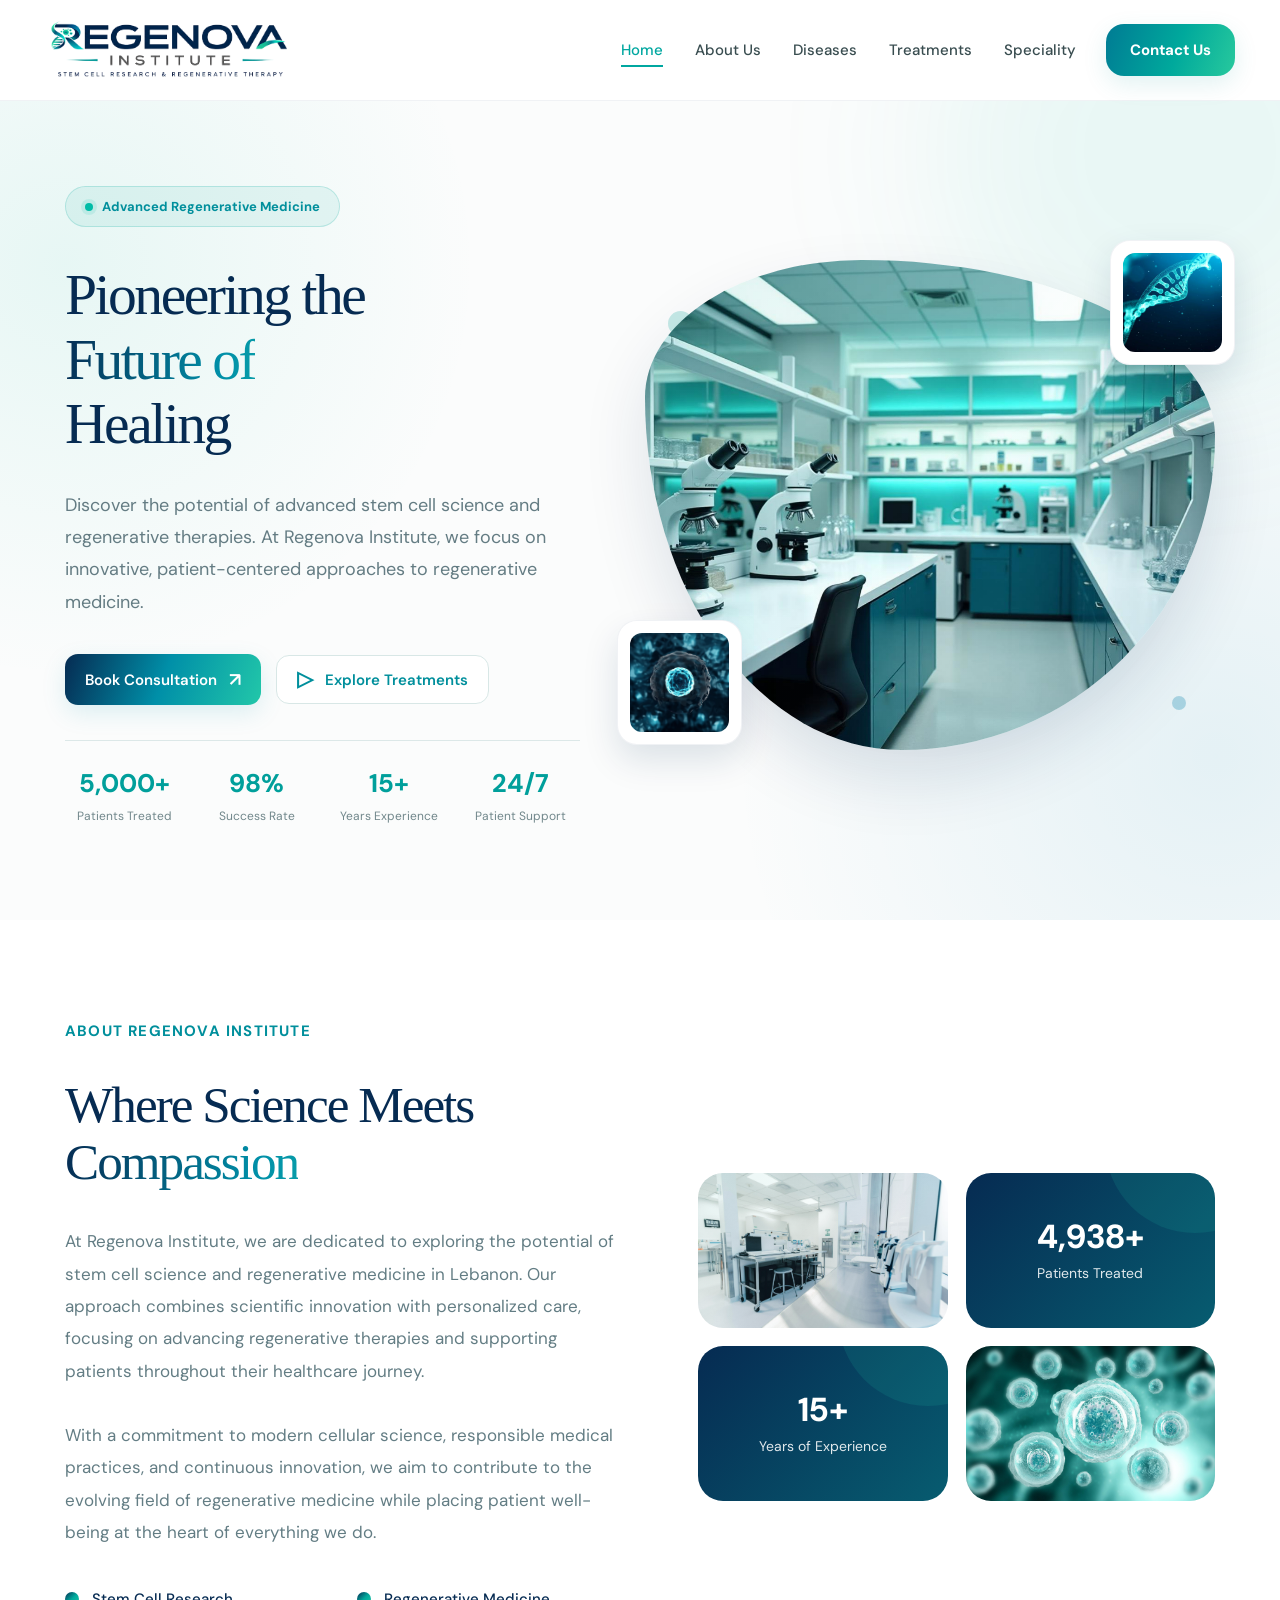
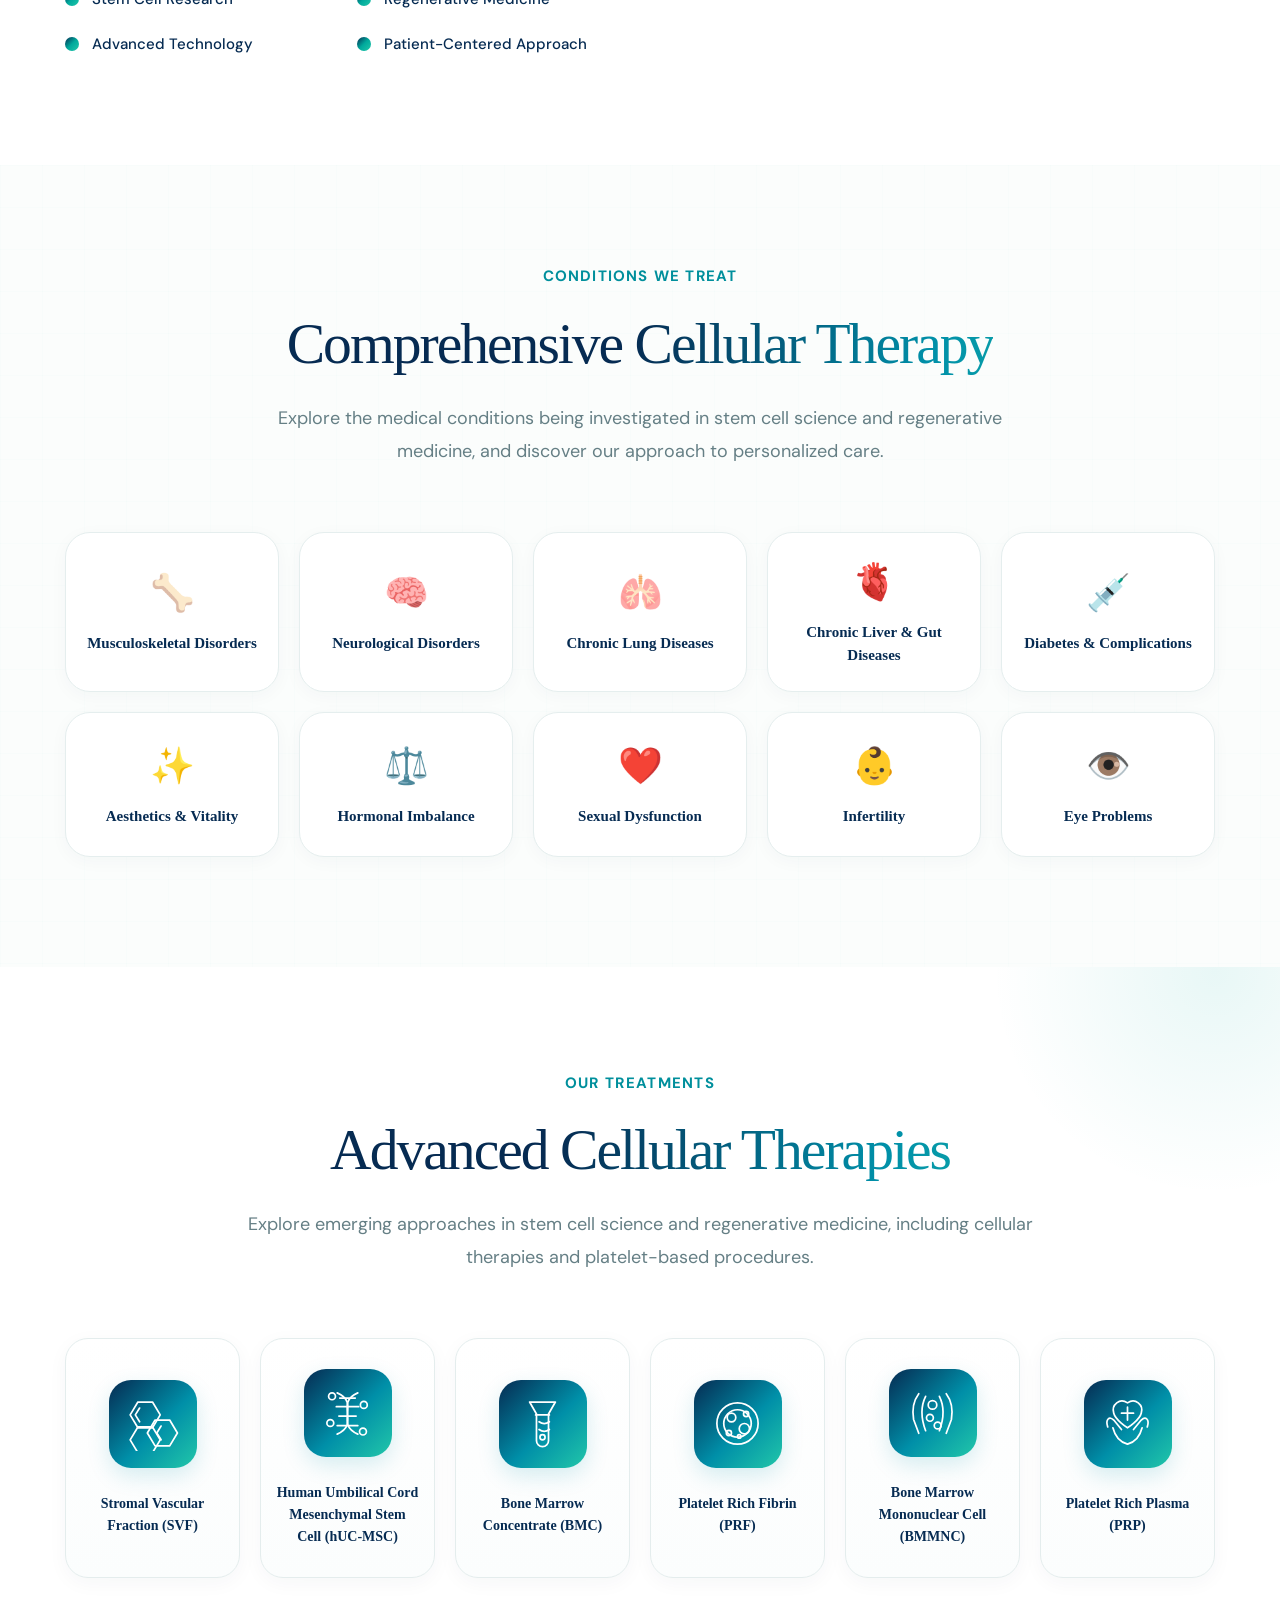
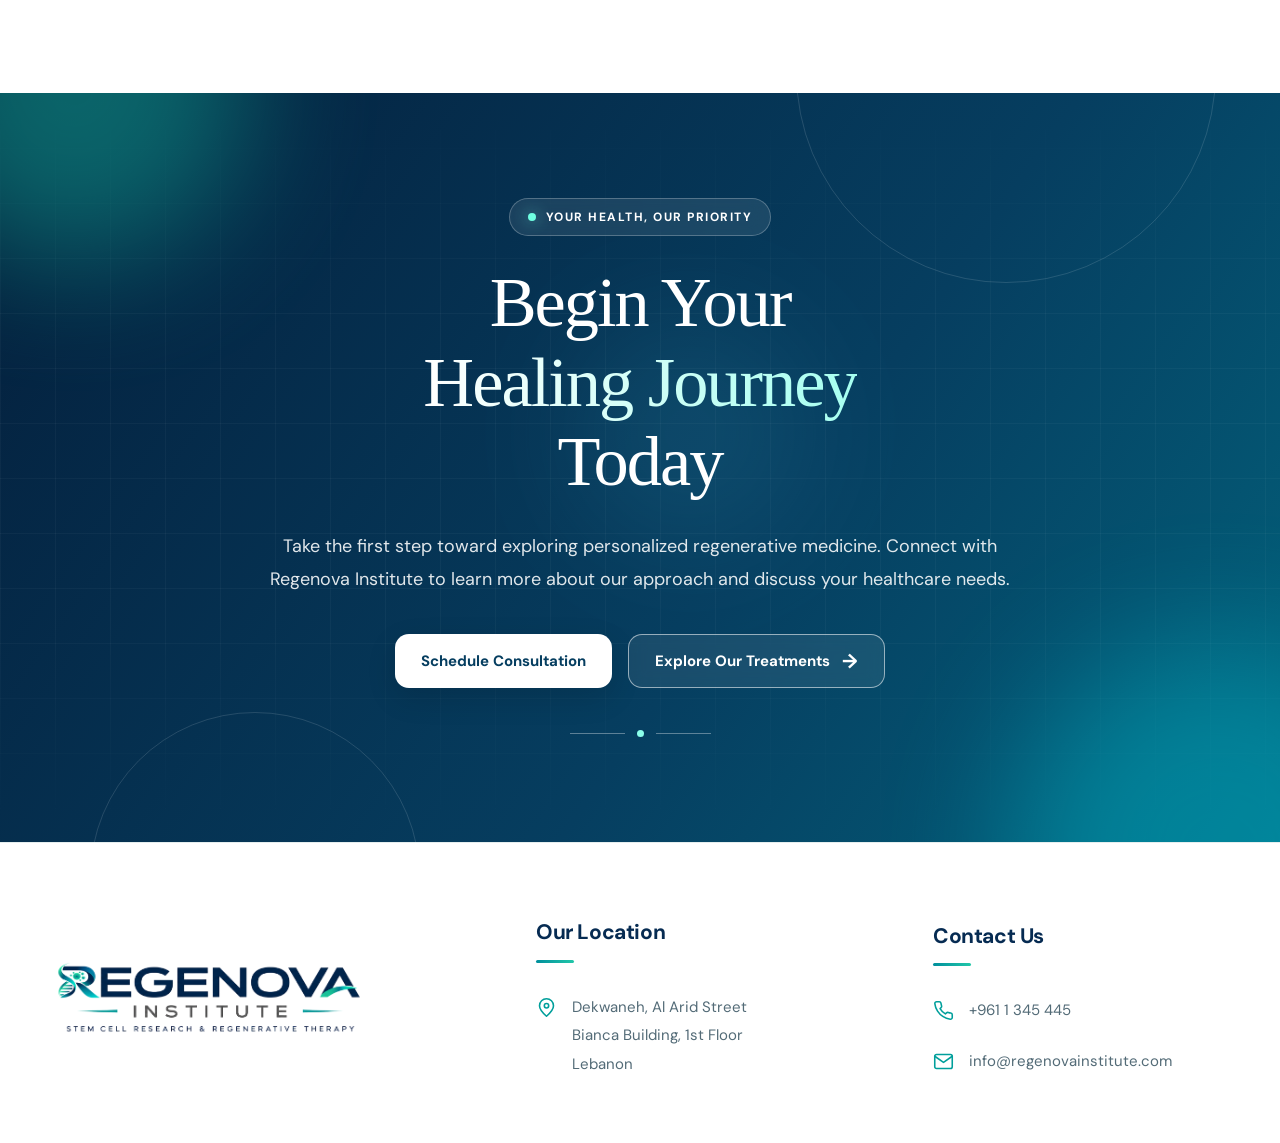
==== commit 1377b316: "Update index.html" ====
--- a/index.html
+++ b/index.html
@@ -38,7 +38,7 @@
             <!-- CONTACT BUTTON -->
             <a href="contact.html" class="header-contact">
                 <span>Contact Us</span>
-                <span class="contact-arrow" aria-hidden="true">↗</span>
+              
             </a>
 
             <!-- HAMBURGER -->
@@ -62,7 +62,7 @@
                 <a href="speciality.html" class="mobile-link">Speciality</a>
 
                 <a href="contact.html" class="mobile-contact">
-                    Contact Us <span aria-hidden="true">↗</span>
+                    Contact Us 
                 </a>
 
             </div>
@@ -594,7 +594,7 @@
 
                     <a href="contact.html" class="home-cta-primary">
                         Schedule Consultation
-                        <span aria-hidden="true">↗</span>
+                        
                     </a>
 
                     <a href="treatments.html" class="home-cta-secondary">
@@ -730,4 +730,4 @@
 
 </body>
 
-</html>+</html>
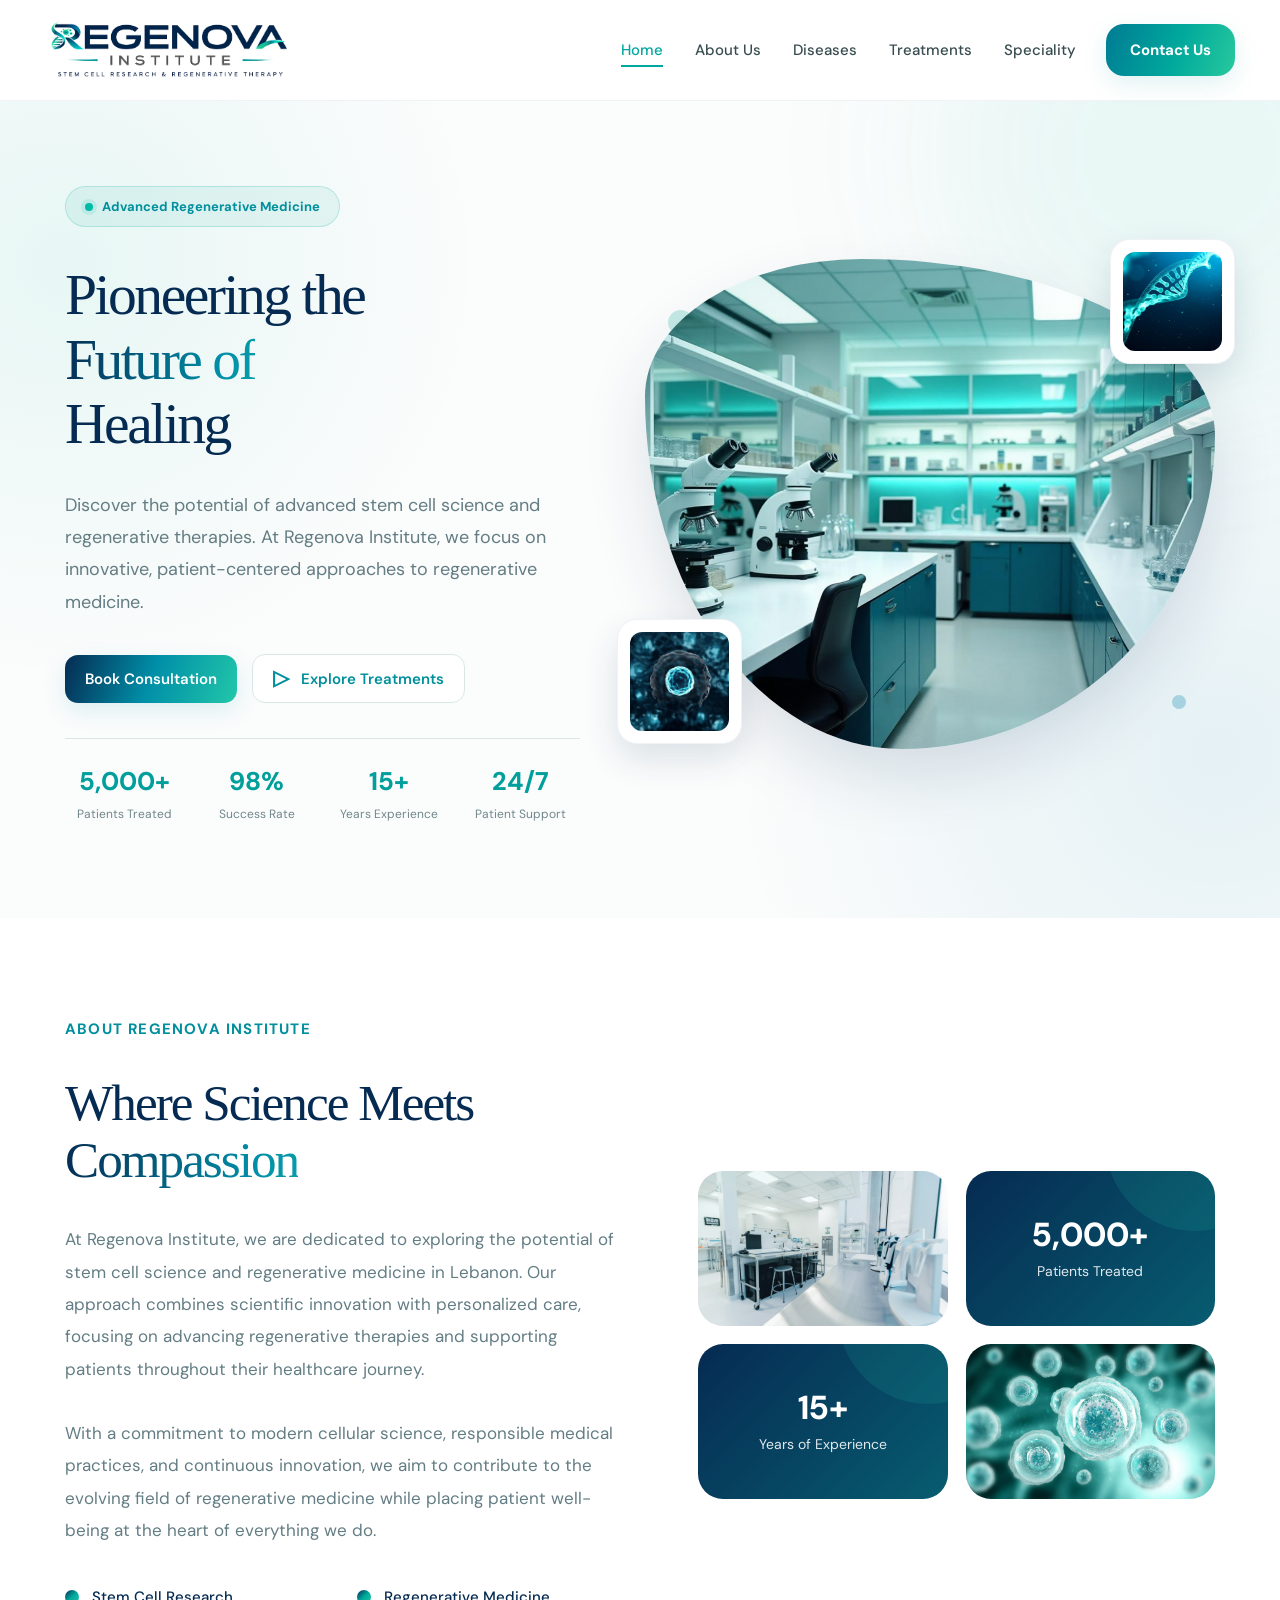
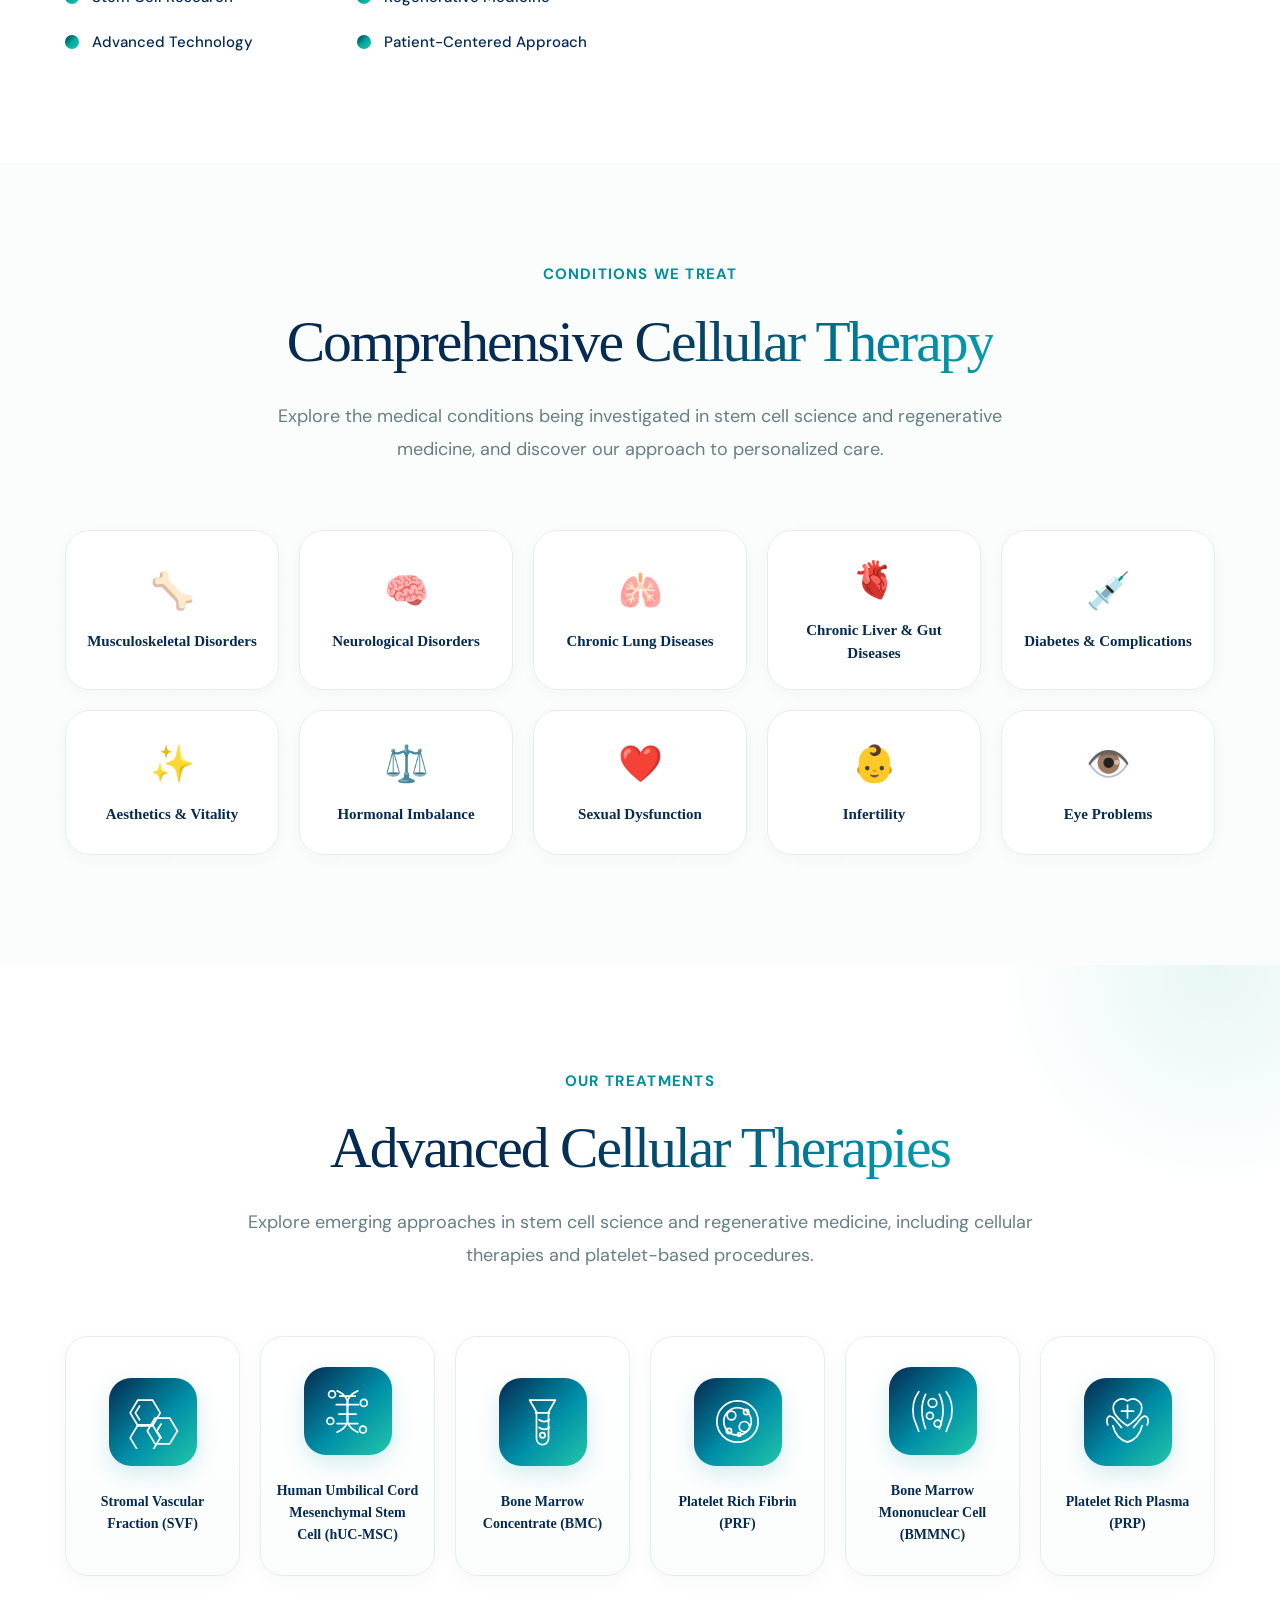
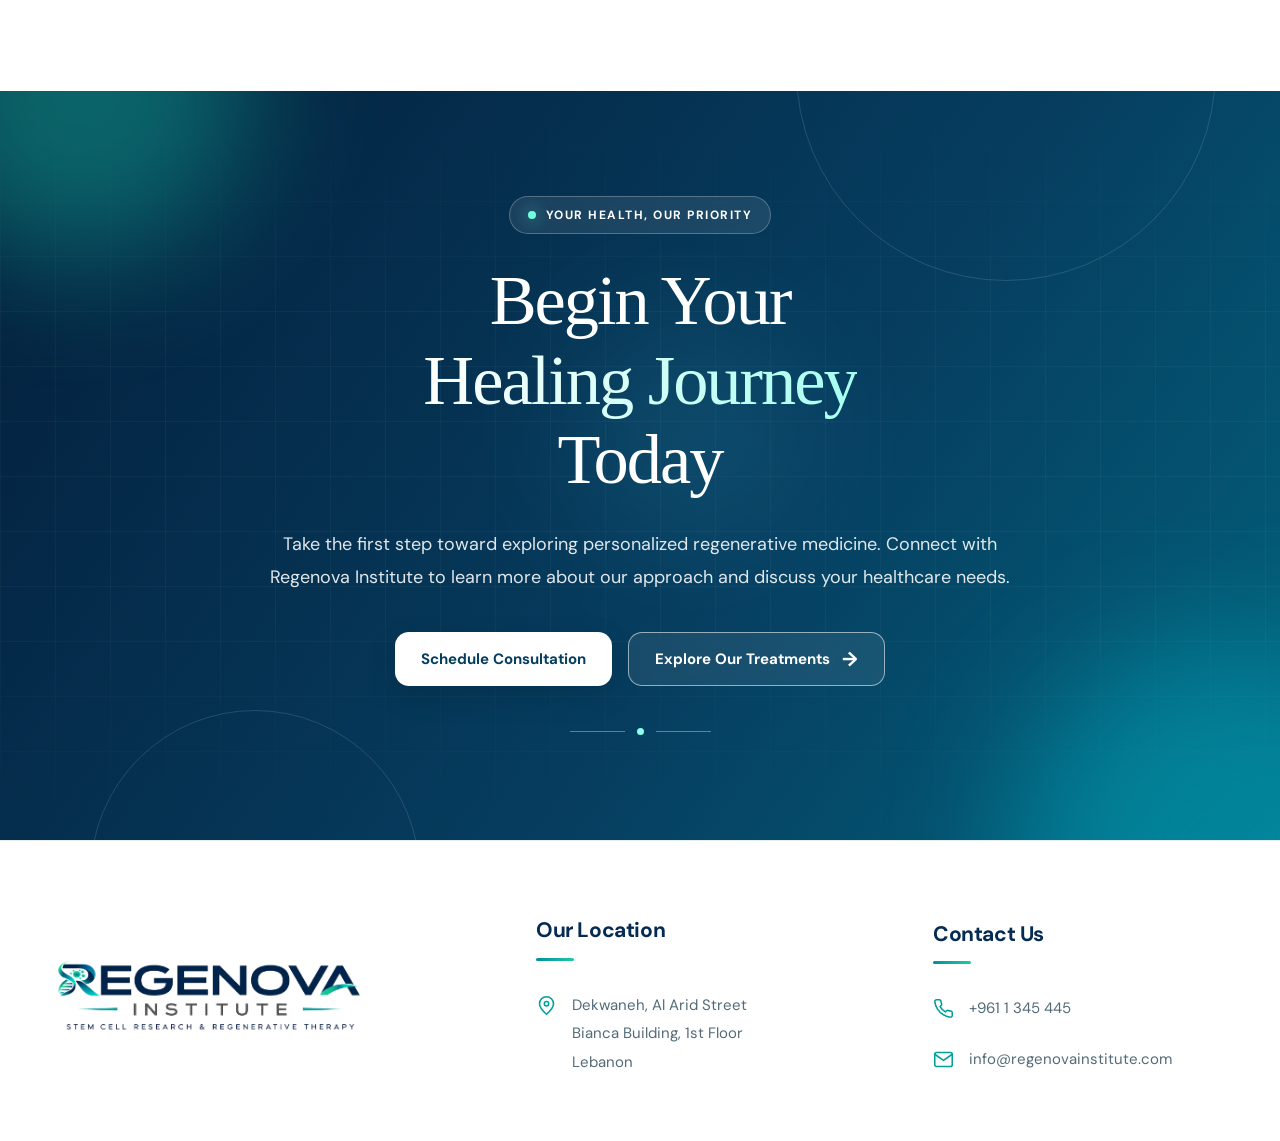
==== commit 6f198ad7: "Update print statement from 'Hello' to 'Goodbye'" ====
--- a/index.html
+++ b/index.html
@@ -110,7 +110,7 @@
 
                         <a href="contact.html" class="home-hero-primary-btn">
                             Book Consultation
-                            <span aria-hidden="true">↗</span>
+                       
                         </a>
 
                         <a href="treatments.html" class="home-hero-secondary-btn">
